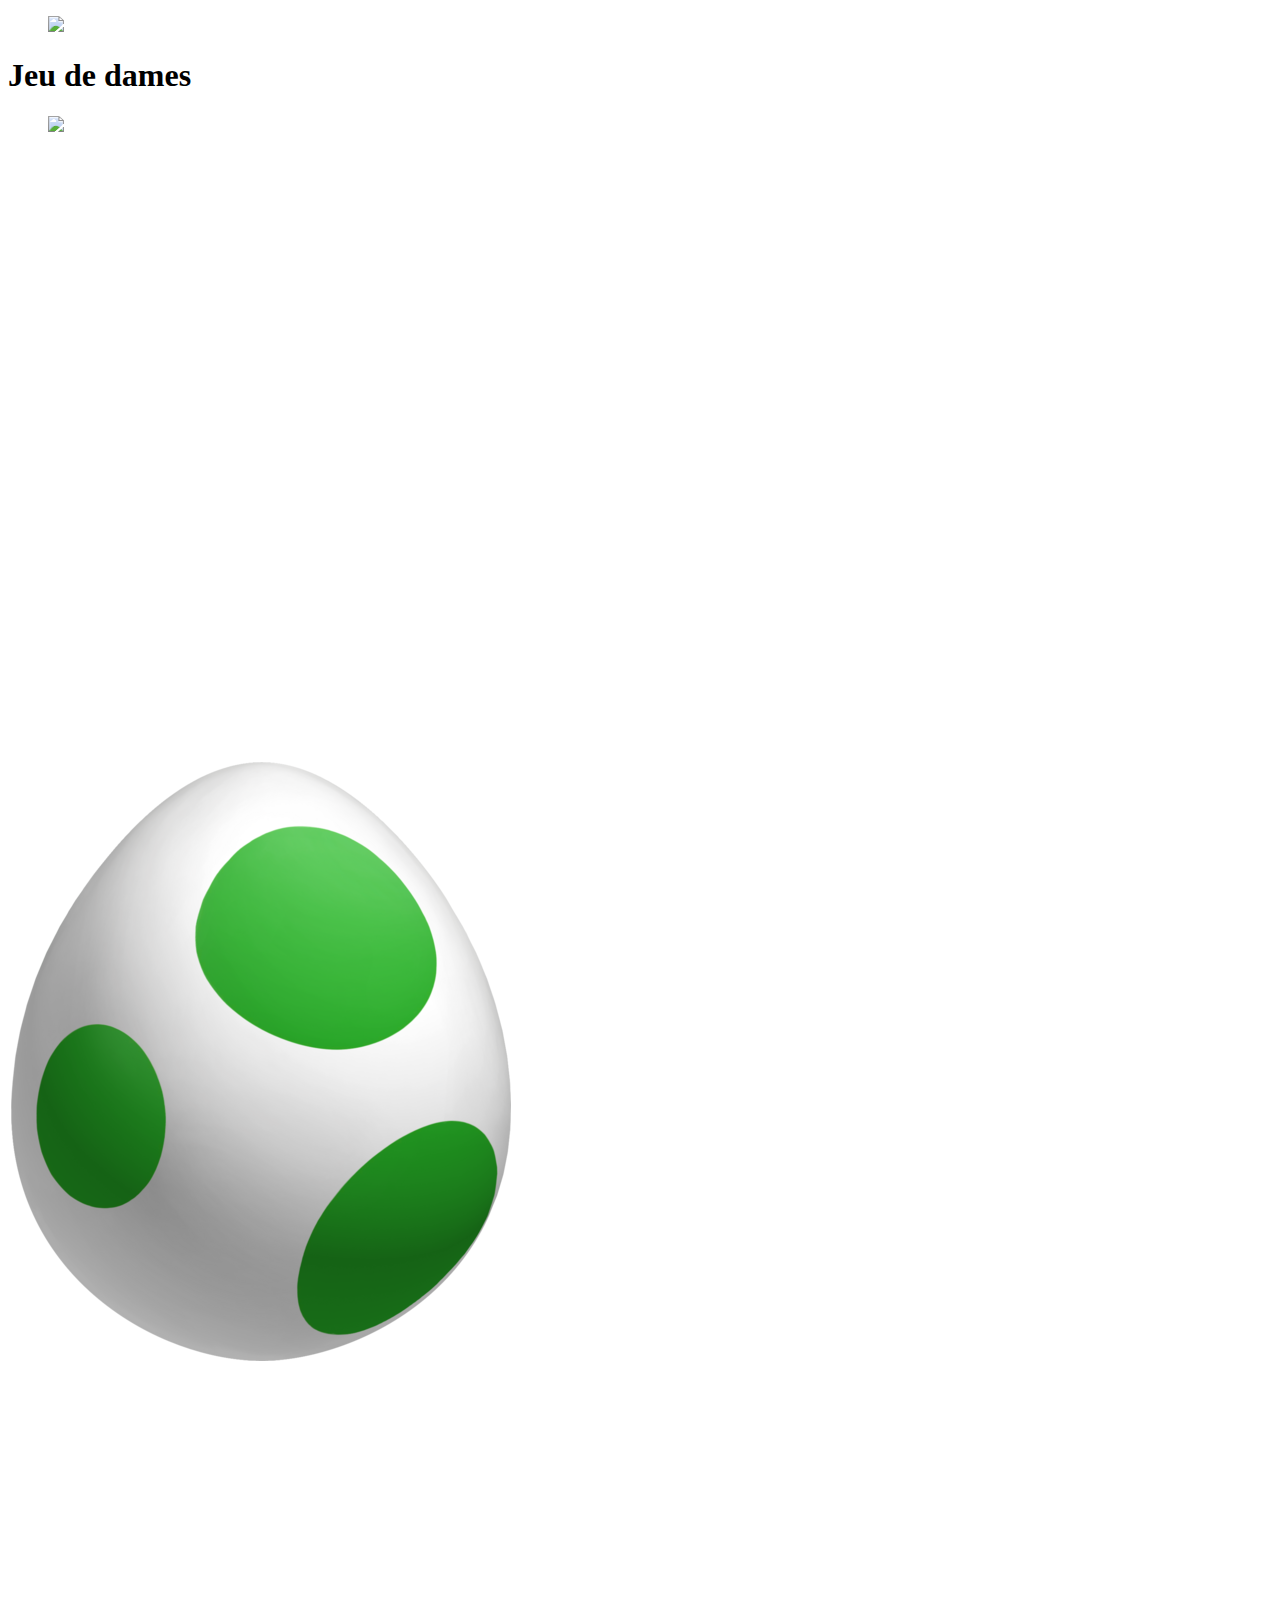
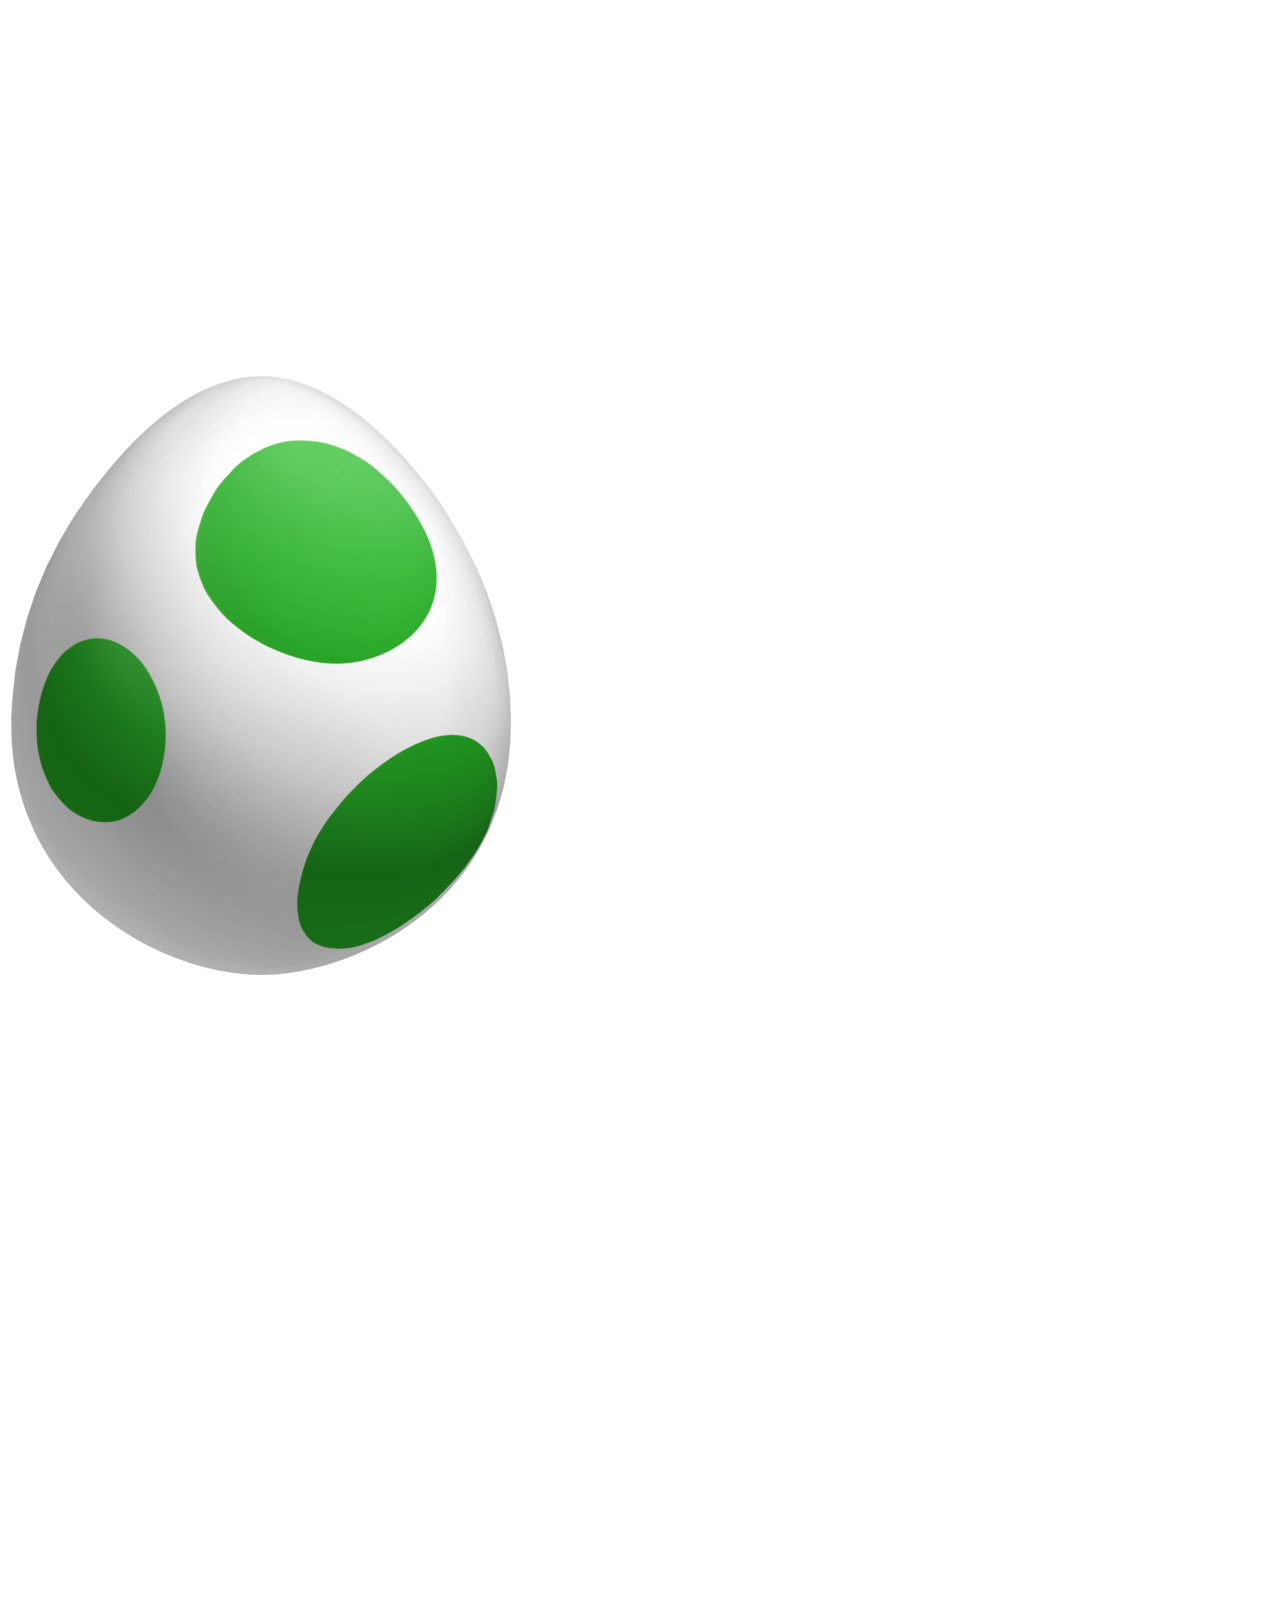
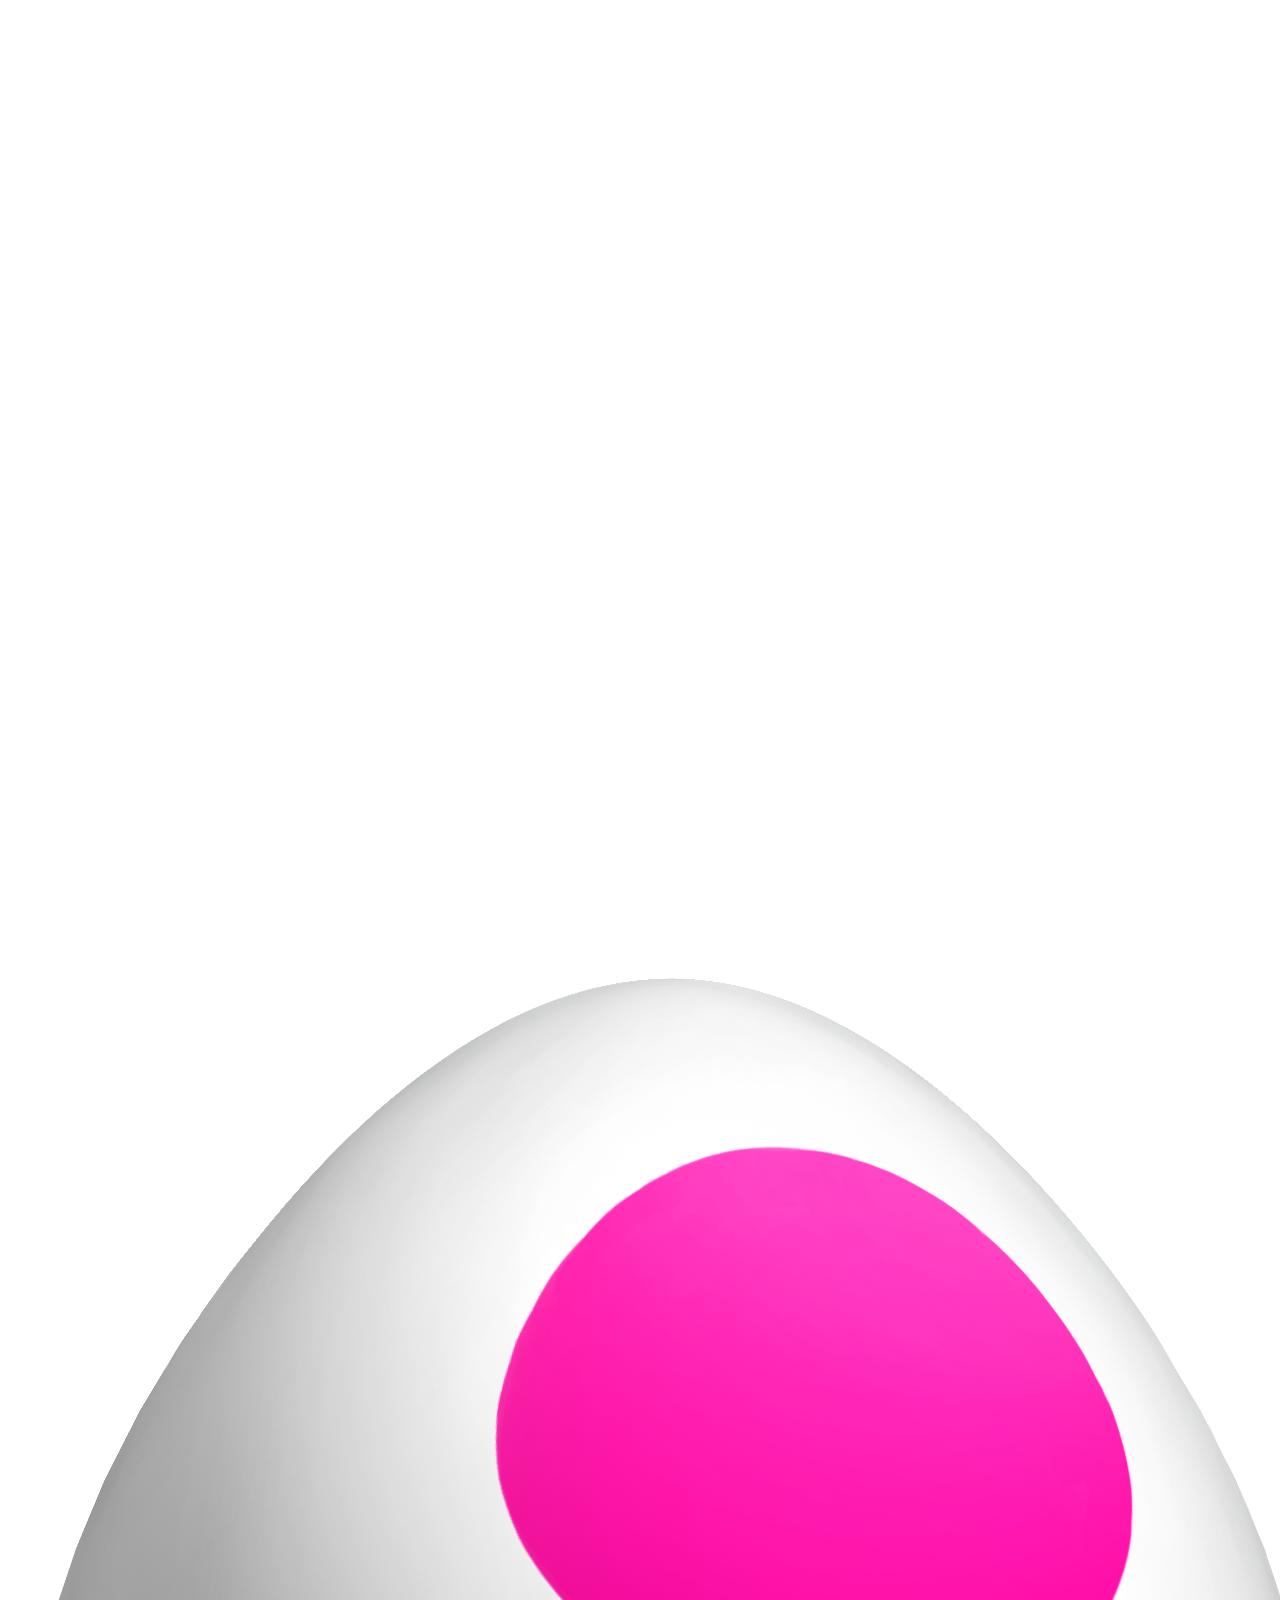
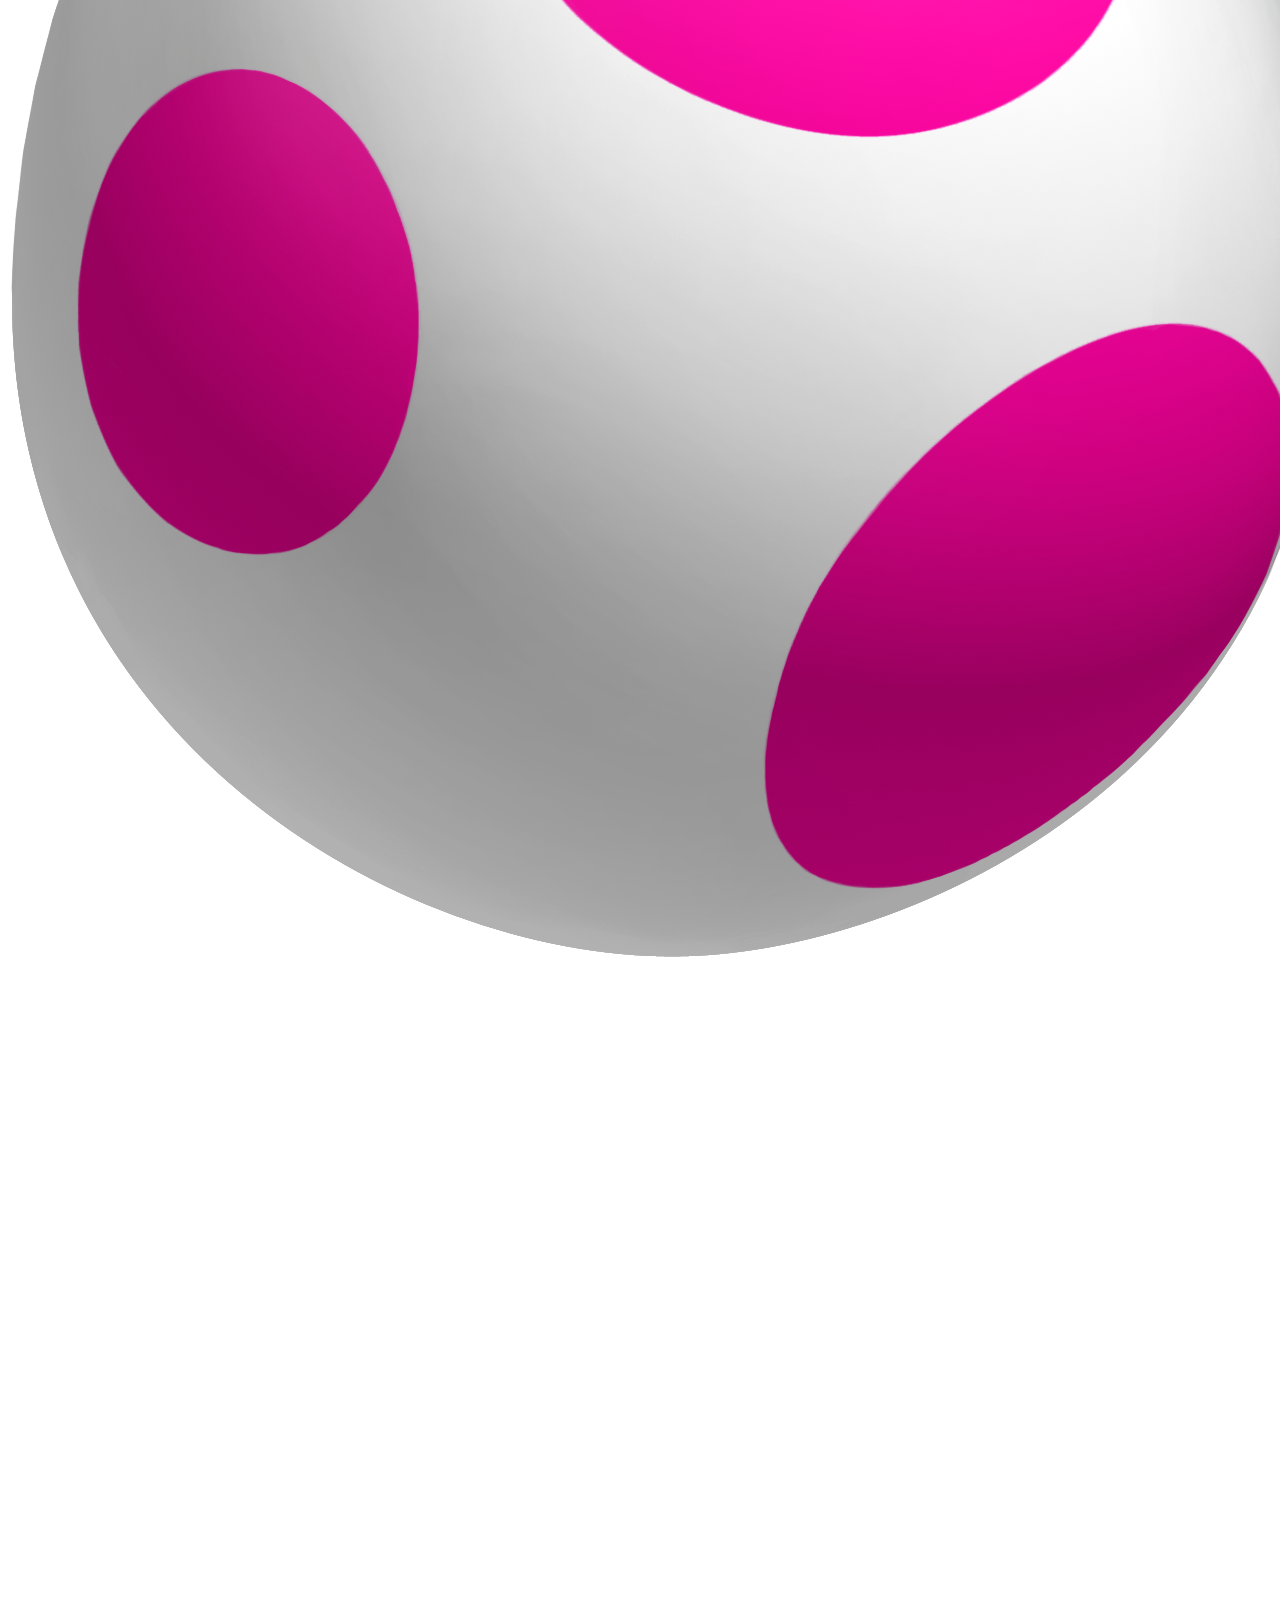
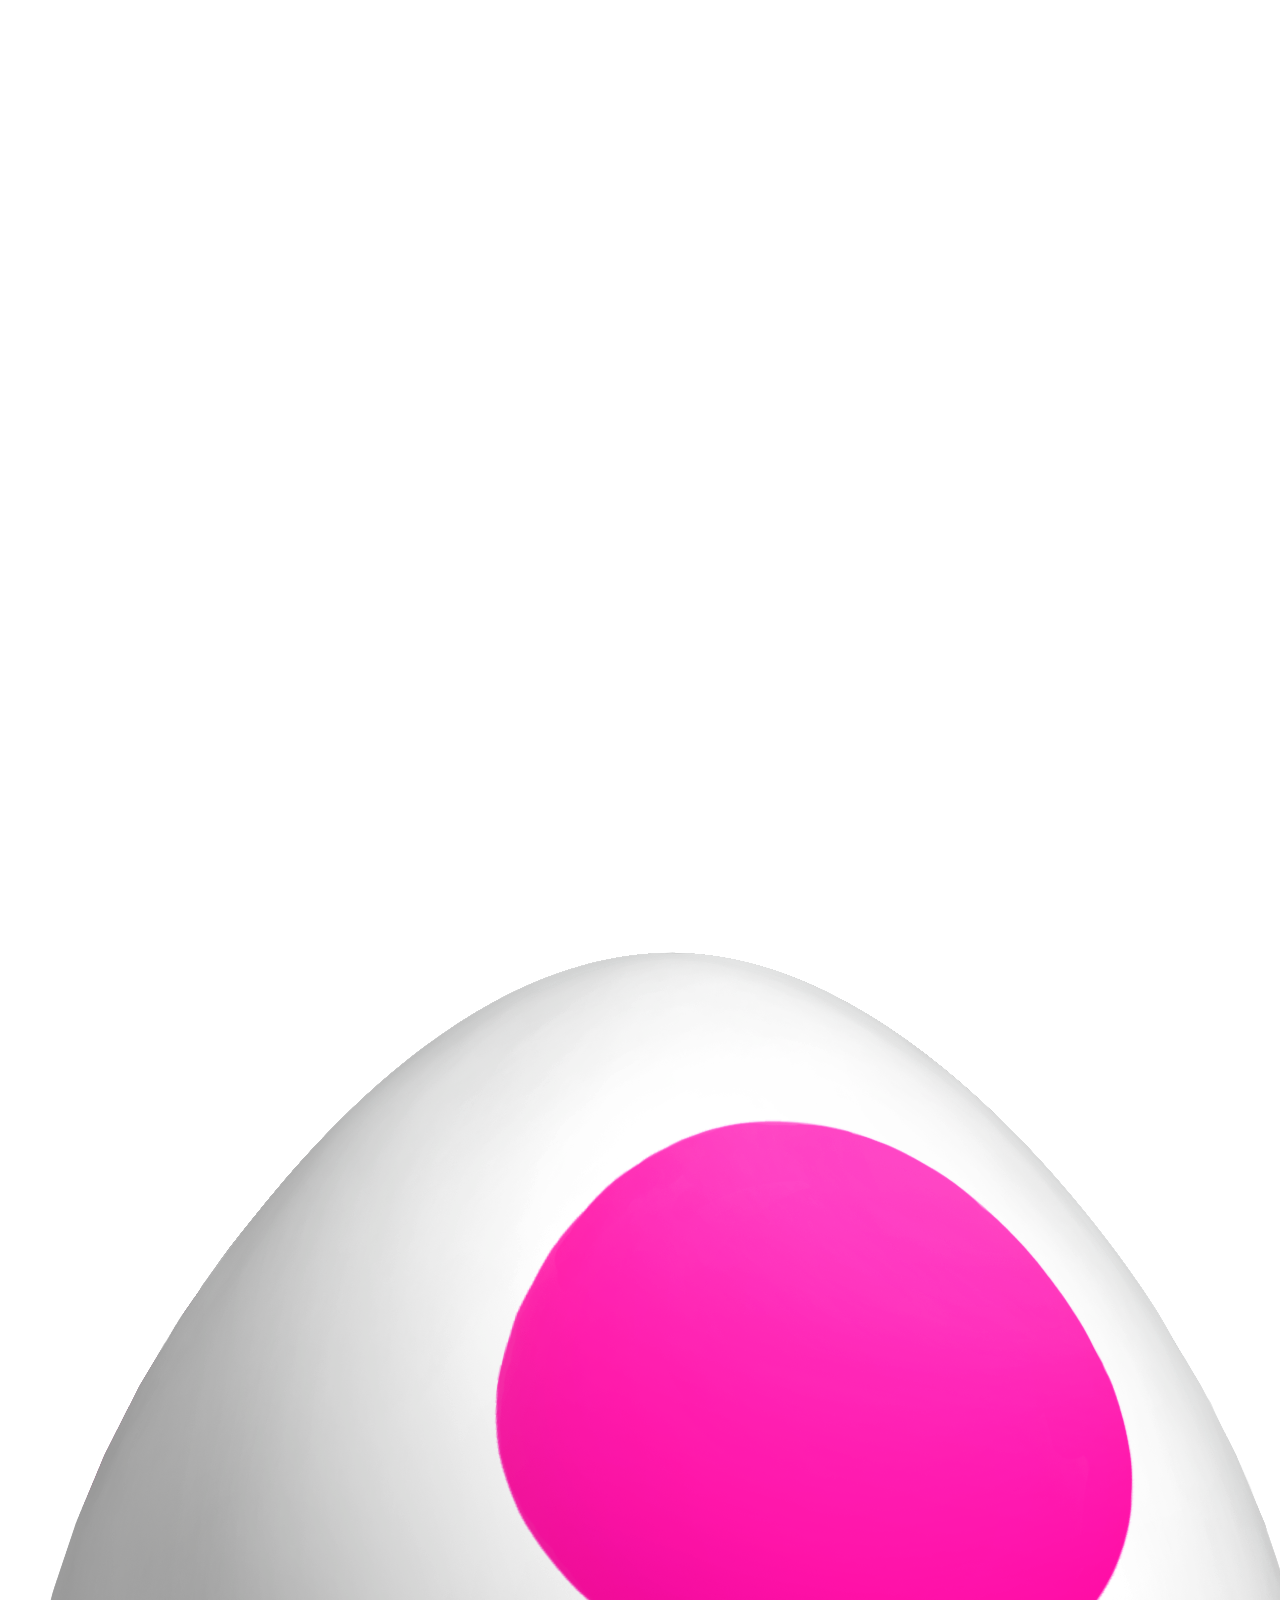
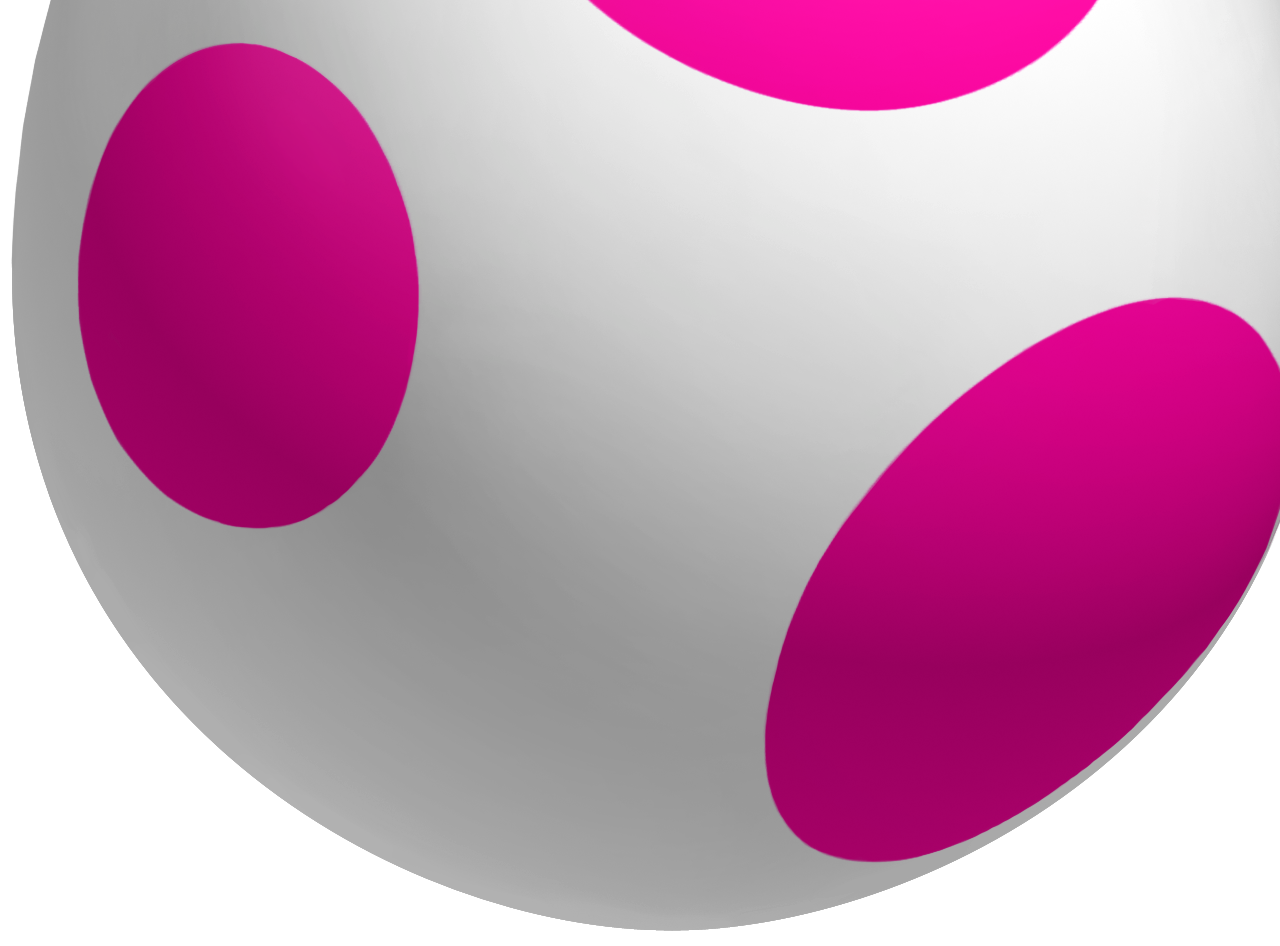
==== index.html @ 91c7160c "Survol case tableau" ====
<!DOCTYPE html>

<html>
	<head>
		<meta charset="UTF-8">
		<title>Jeu de dame</title>
		<link href="images/oeufBleu.png" rel="shortcut icon">
		<link rel="stylesheet/less" type="text/css" href="css/style.less">
	   <script src="less.min.js" type="text/javascript"></script>
	</head>

<body>
<header>
	<figure>
		<img class="logo" src="images/Yoshi1.png">
	</figure>
	<h1>Jeu de dames</h1>
</header>

<figure>
	<img class="logo" src="images/yoshi.gif">
</figure>

<script type="text/javascript" src="http://code.jquery.com/jquery-1.11.0.min.js"></script>
<script type="text/javascript" src="js/jquery.js"></script>
</body>

</html>
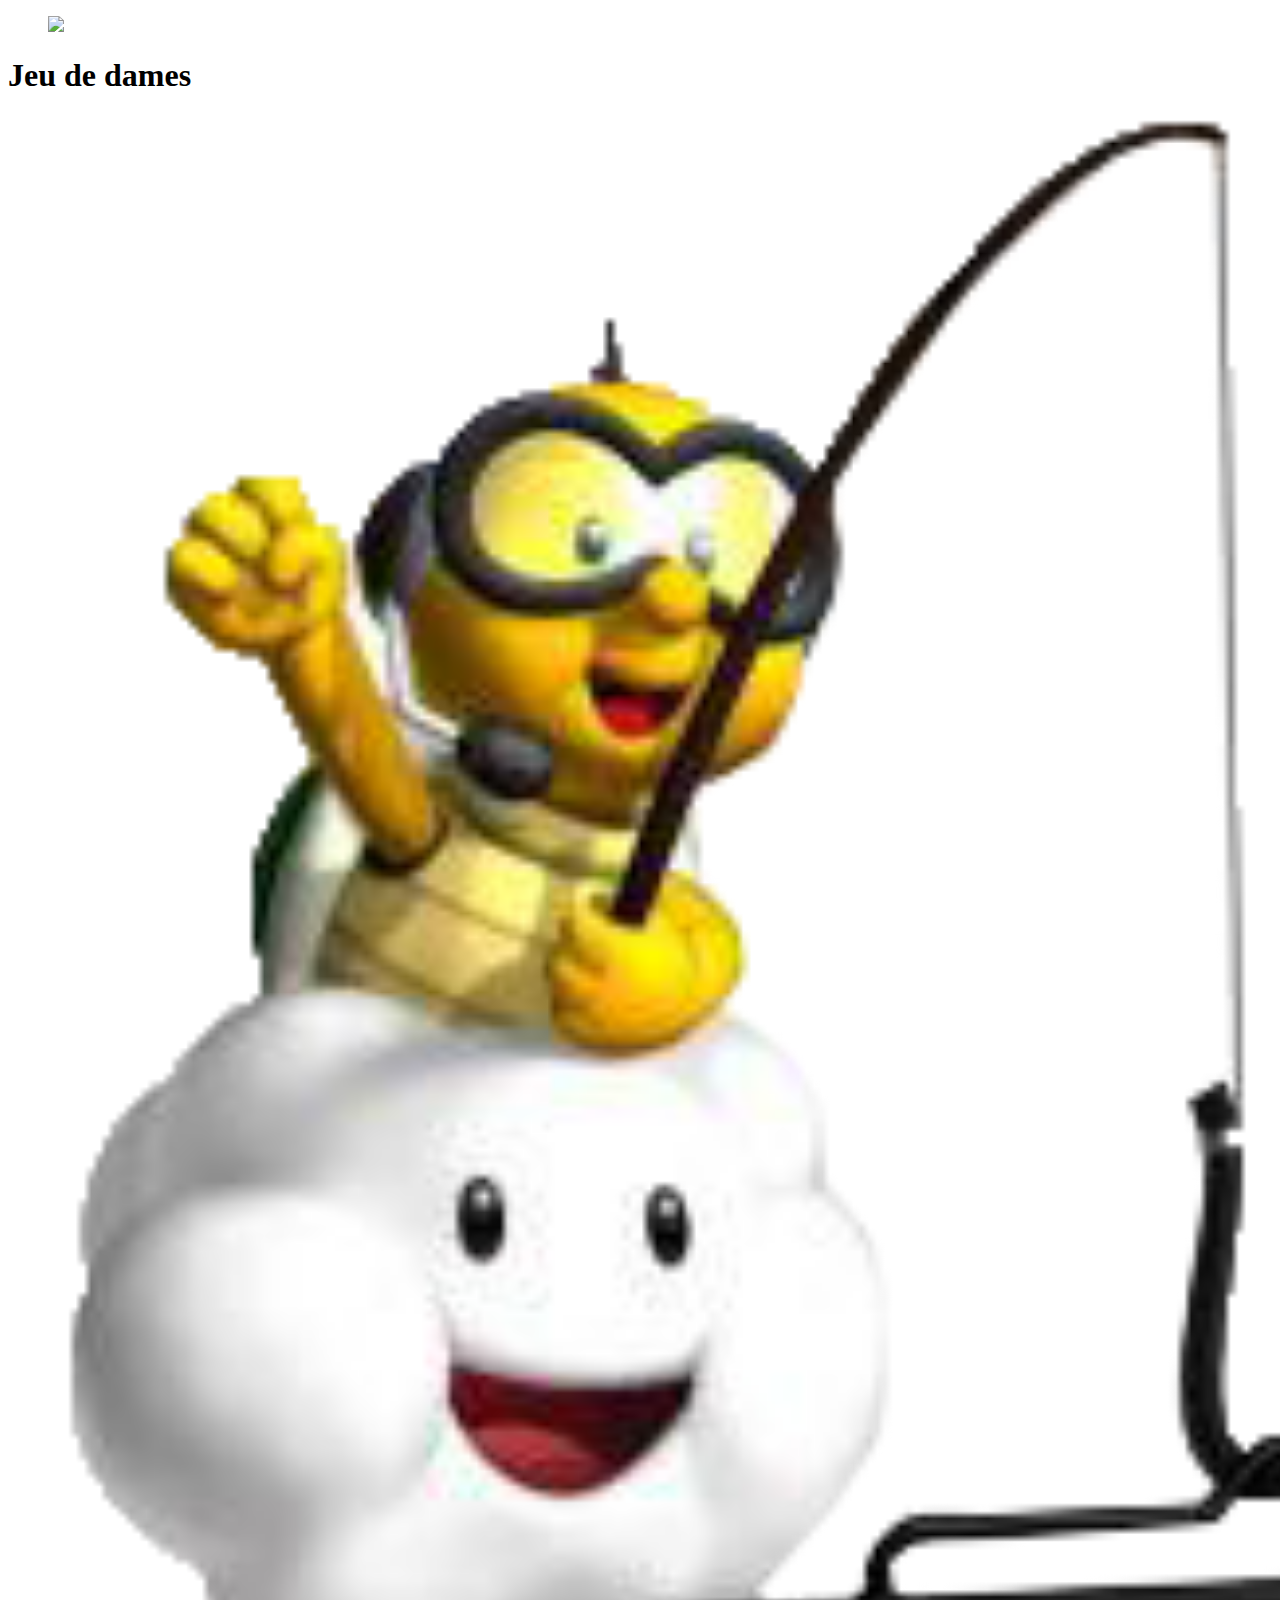
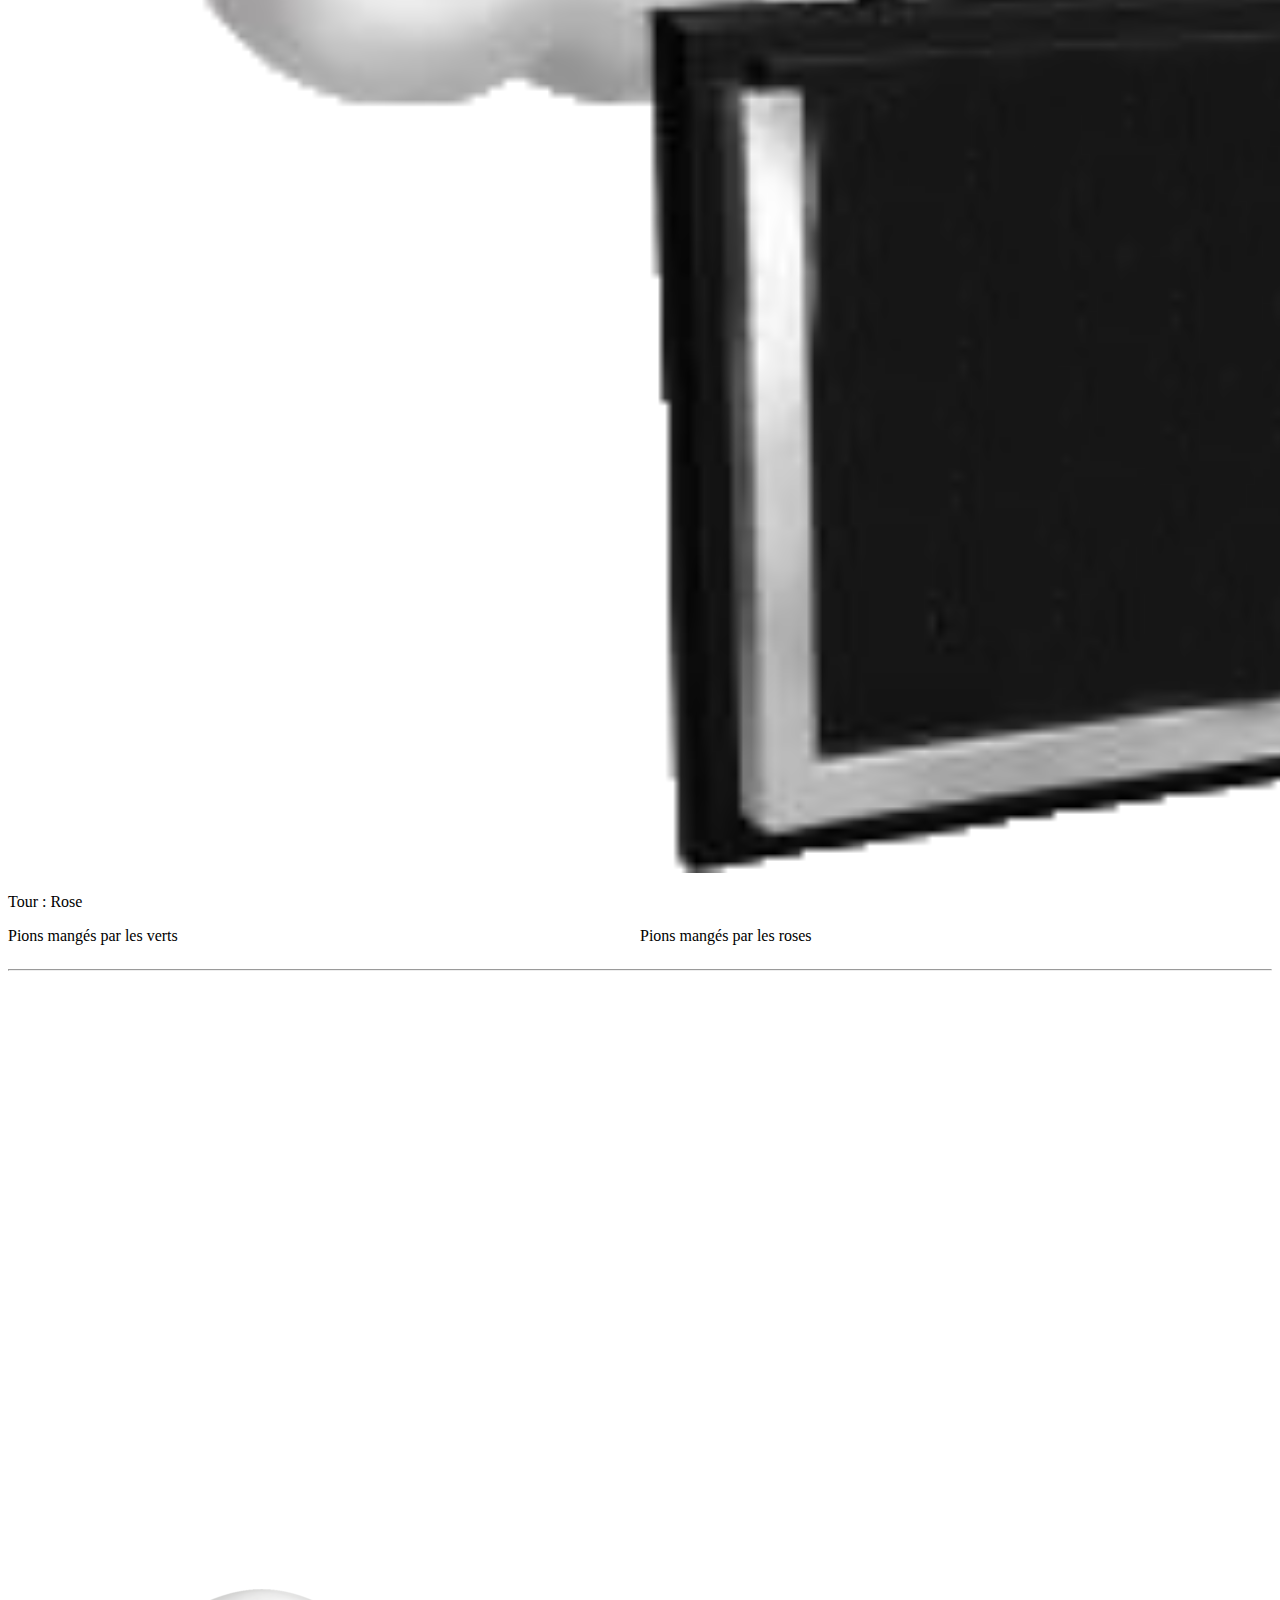
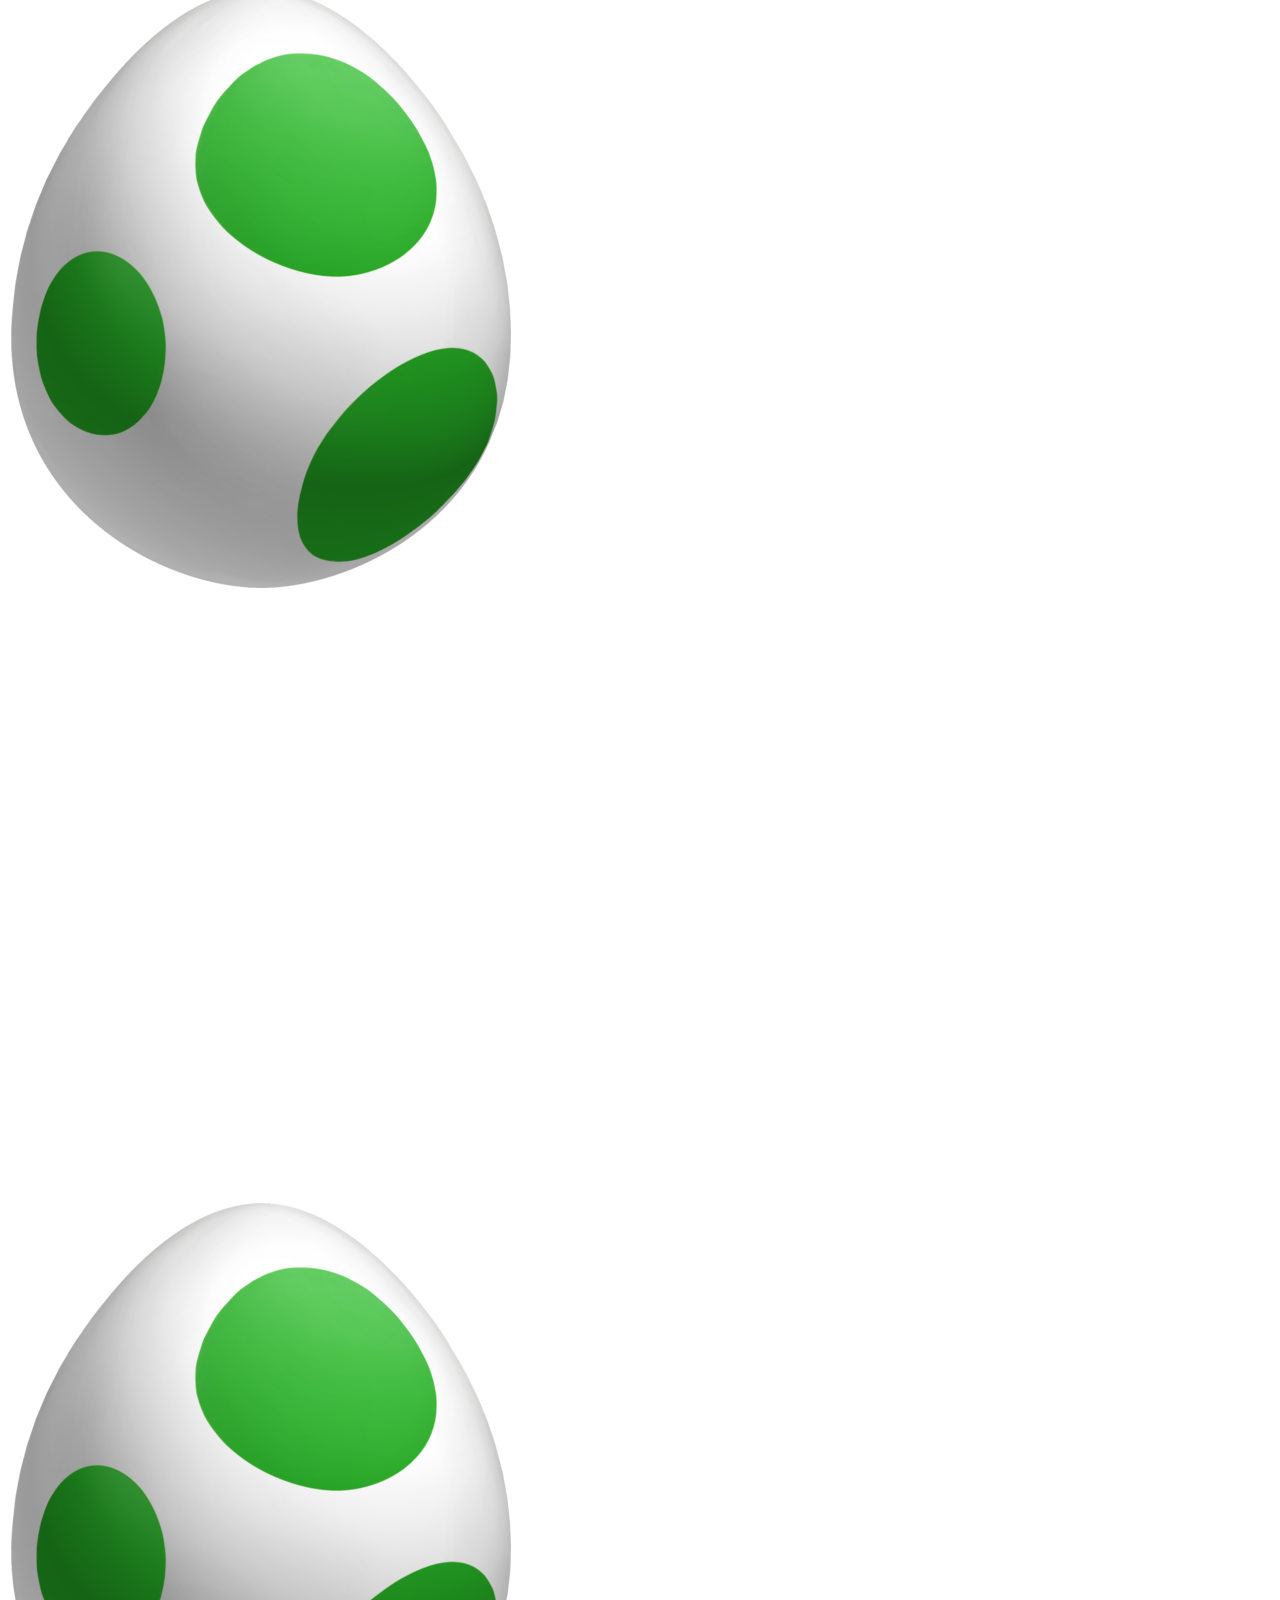
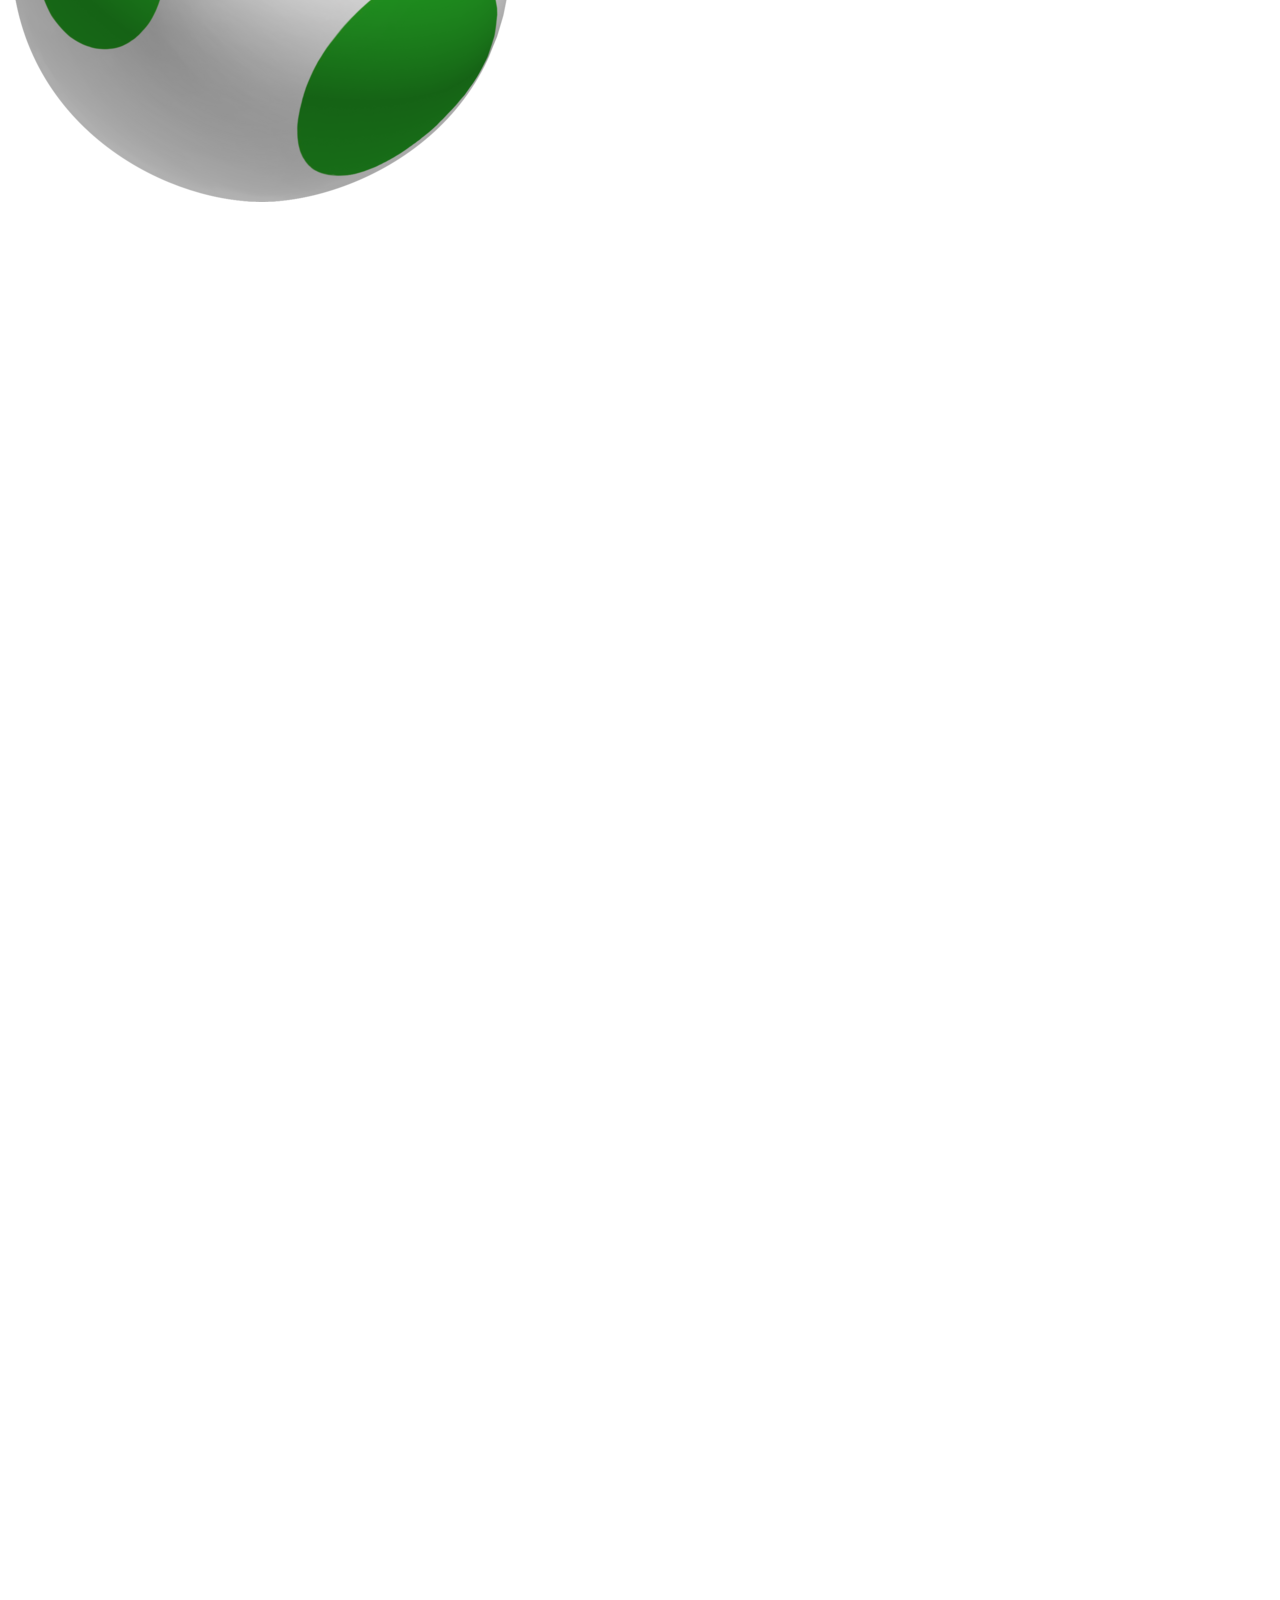
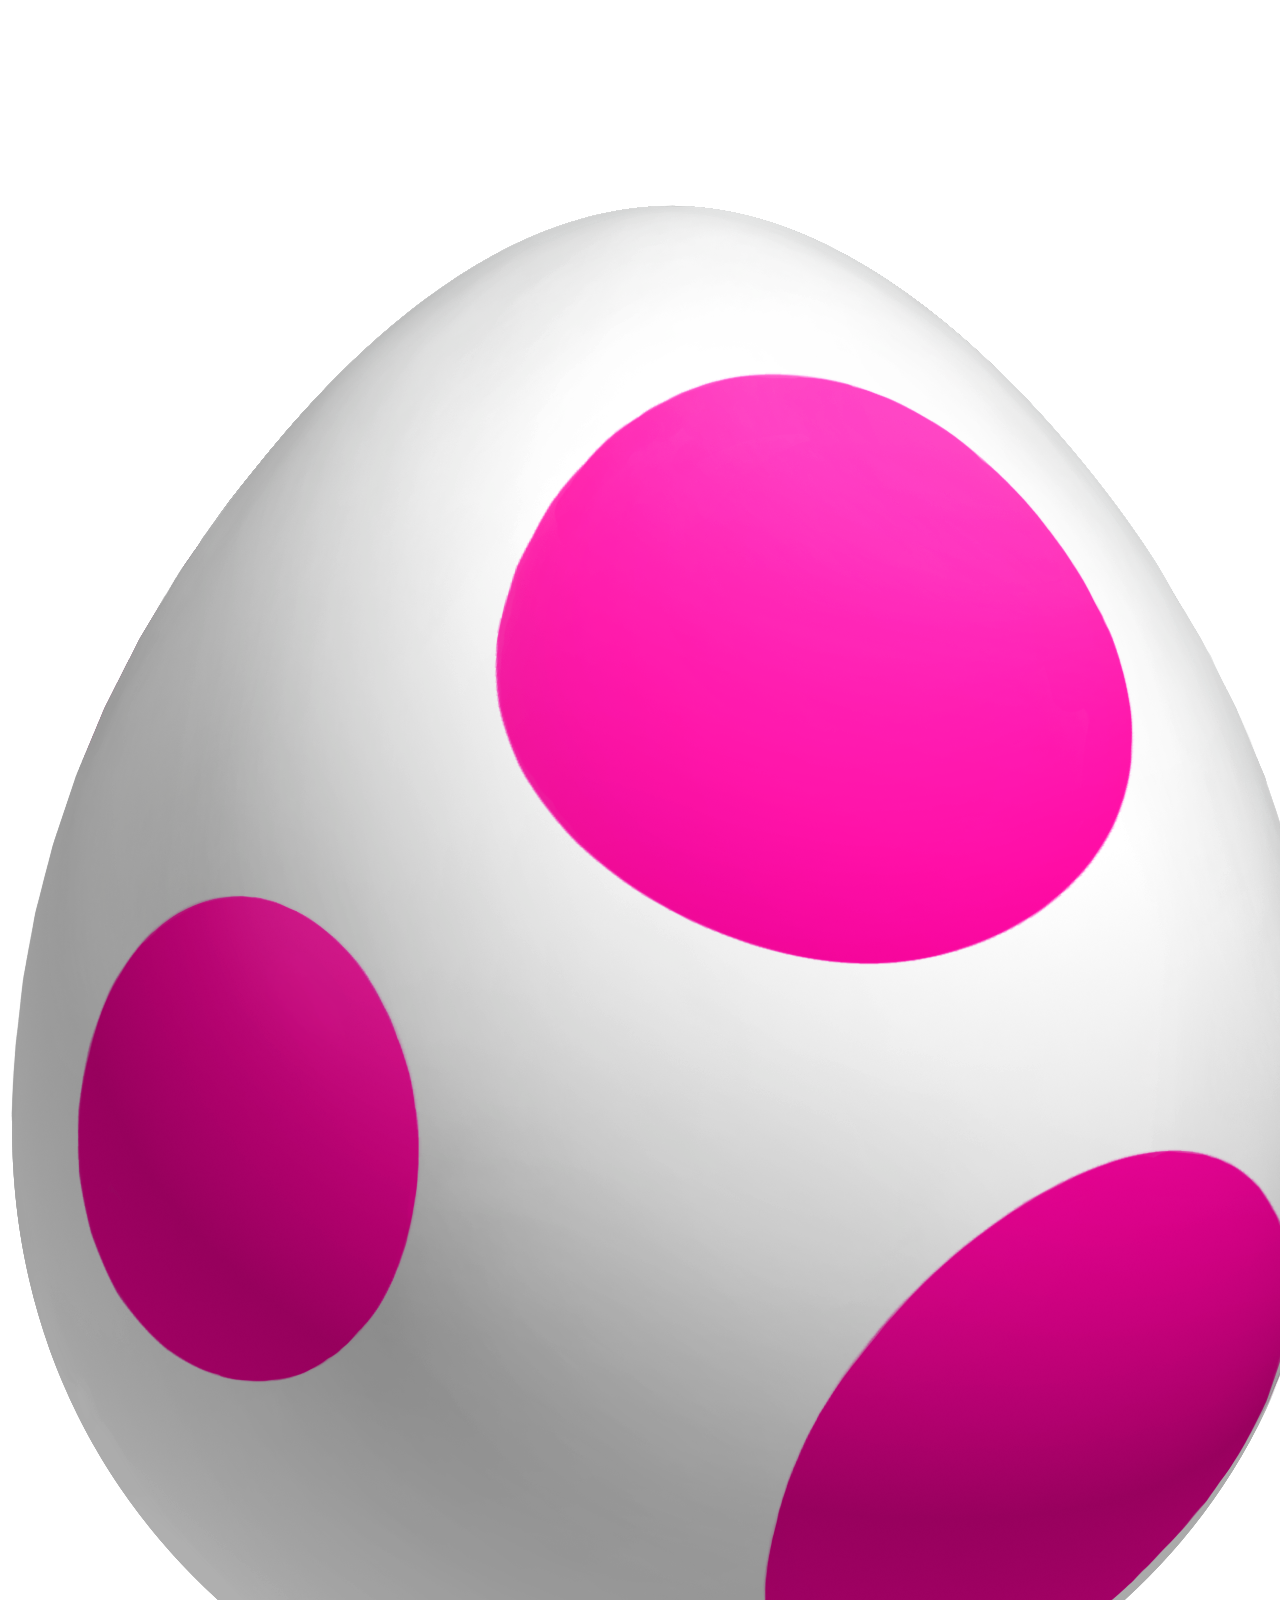
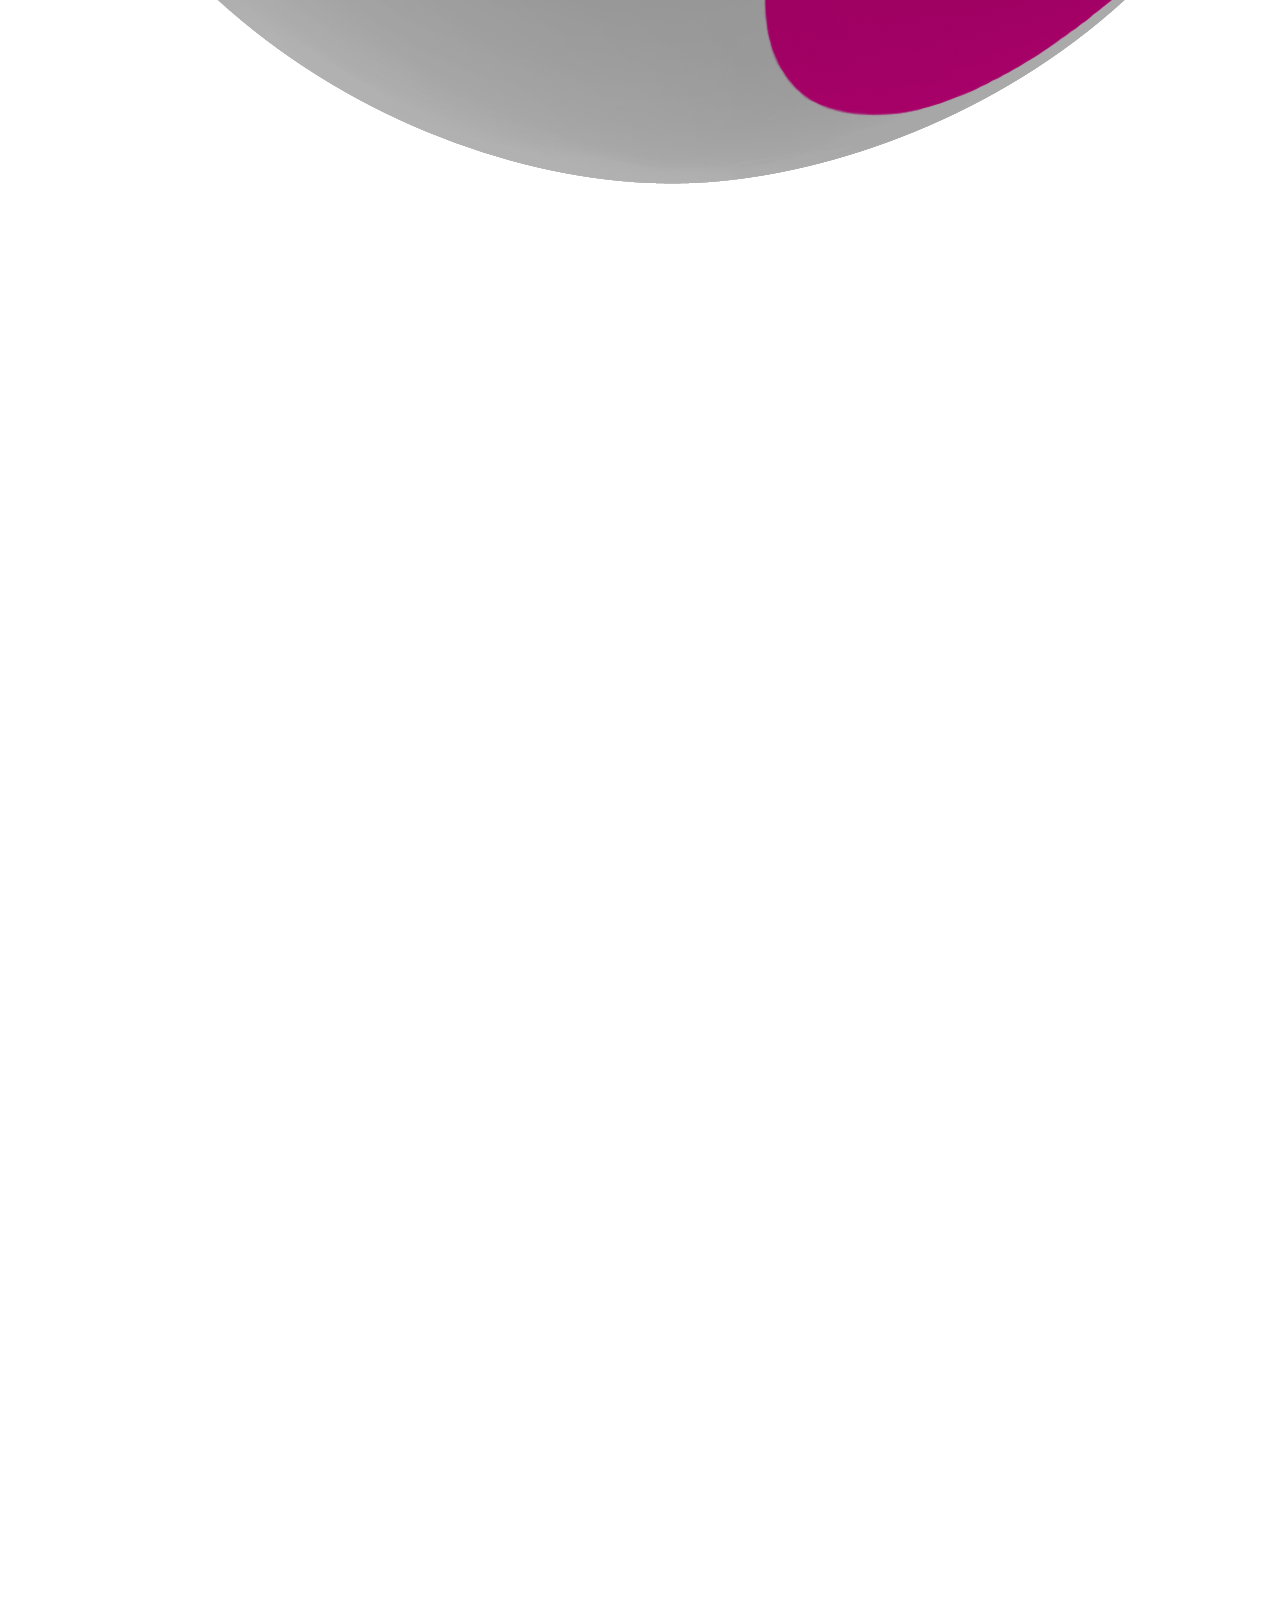
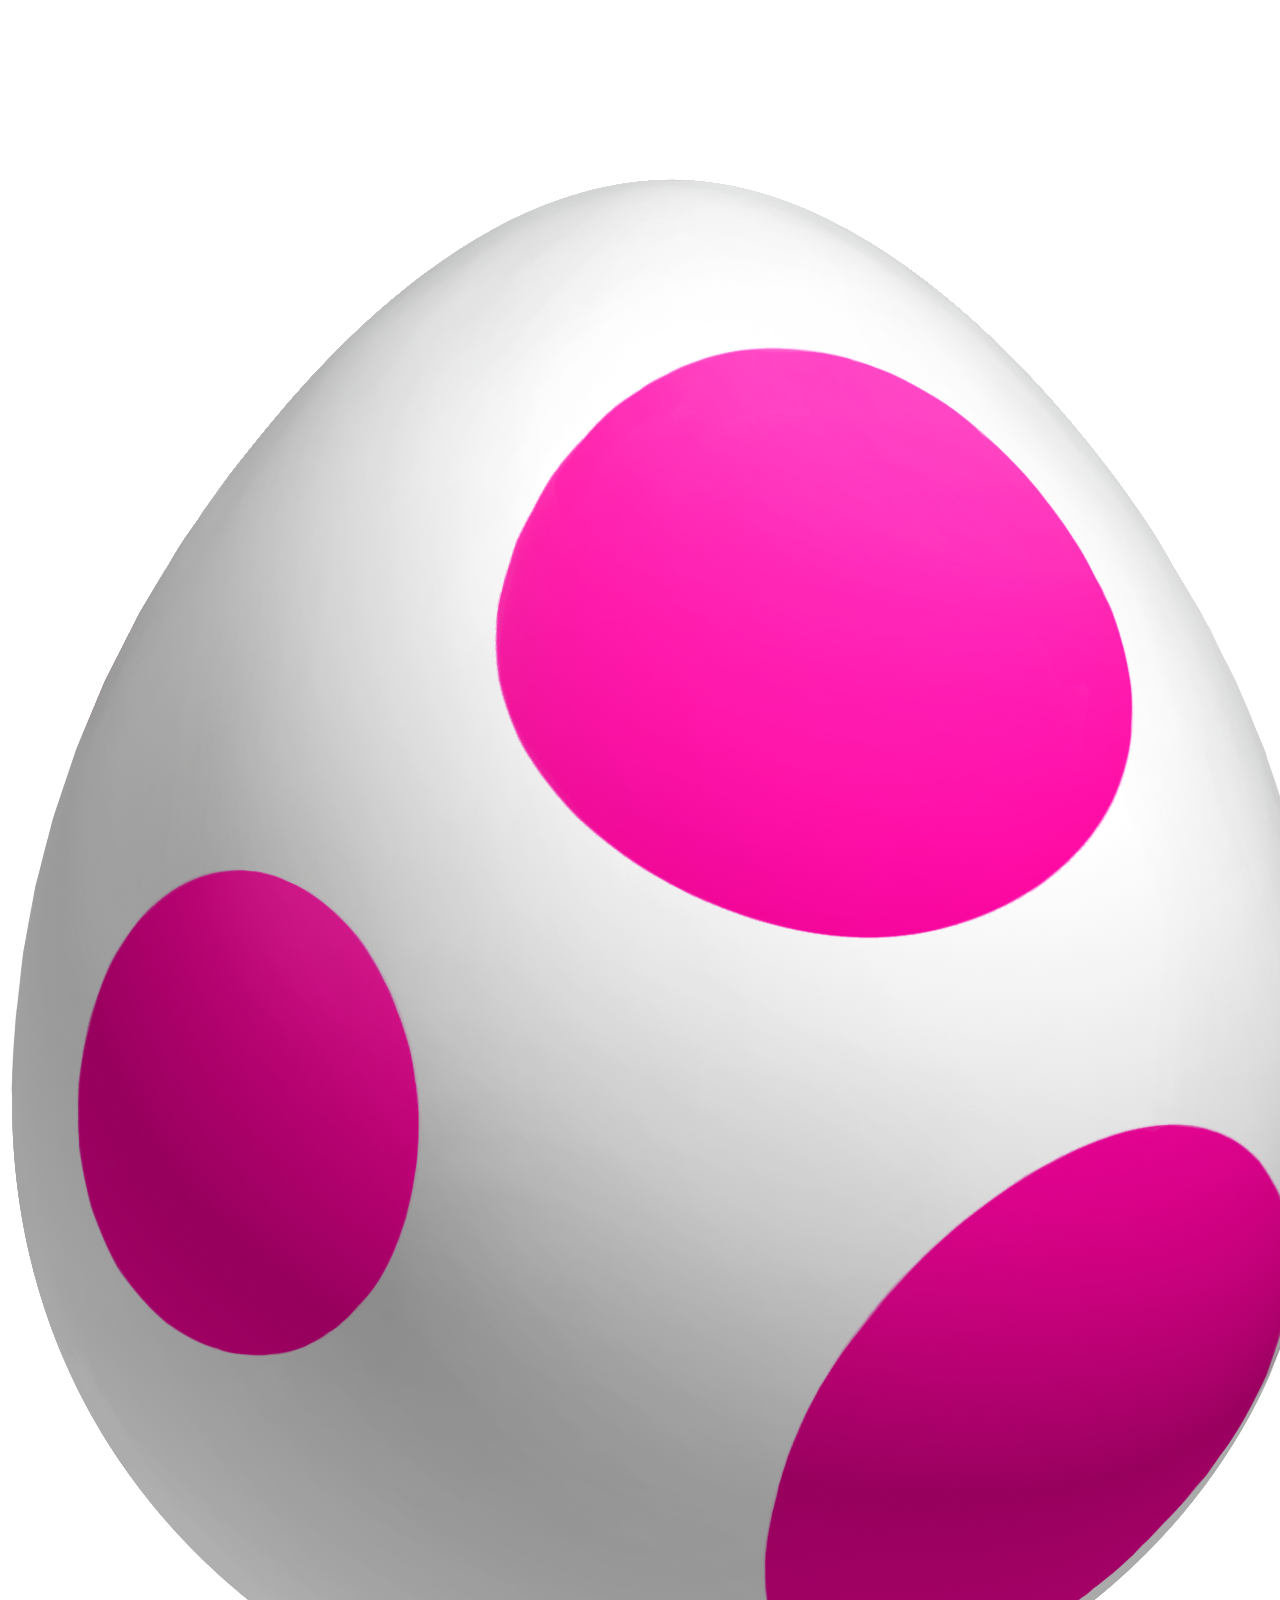
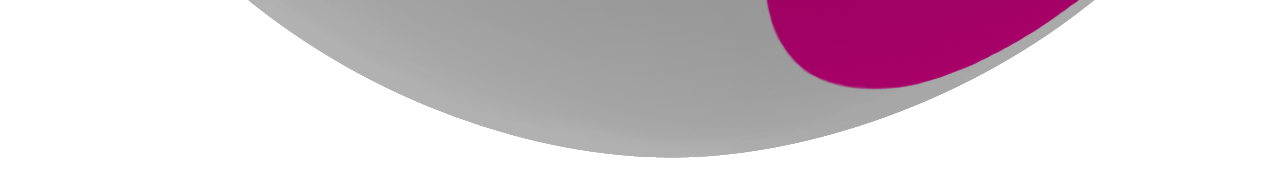
==== commit 9b2a1881: "Tour joueur" ====
--- a/index.html
+++ b/index.html
@@ -5,8 +5,12 @@
 		<meta charset="UTF-8">
 		<title>Jeu de dame</title>
 		<link href="images/oeufBleu.png" rel="shortcut icon">
+		<script type="text/javascript" src="http://code.jquery.com/jquery-1.11.0.min.js"></script>
+		<script type="text/javascript" src="js/jquery.js"></script>
 		<link rel="stylesheet/less" type="text/css" href="css/style.less">
-	   <script src="less.min.js" type="text/javascript"></script>
+	  <script src="less.min.js" type="text/javascript"></script>
+		<link rel="stylesheet" href="jquery-ui-1.12.1/jquery-ui.min.css">
+	  <script src="jquery-ui-1.12.1/jquery-ui.min.js"></script>
 	</head>
 
 <body>
@@ -18,11 +22,23 @@
 </header>
 
 <figure>
-	<img class="logo" src="images/yoshi.gif">
+	<img src="images/lakitu.png" style="width: 150%;">
 </figure>
 
-<script type="text/javascript" src="http://code.jquery.com/jquery-1.11.0.min.js"></script>
-<script type="text/javascript" src="js/jquery.js"></script>
+<div id="tour"></div>
+
+<div id="scores" style="display: flex;">
+	<div id="score-verts" style="flex: 1" >
+		<p>Pions mangés par les verts</p>
+	</div>
+
+	<div id="score-roses" style="flex: 1" >
+		<p>Pions mangés par les roses</p>
+	</div>
+</div>
+<hr>
+
+
 </body>
 
 </html>
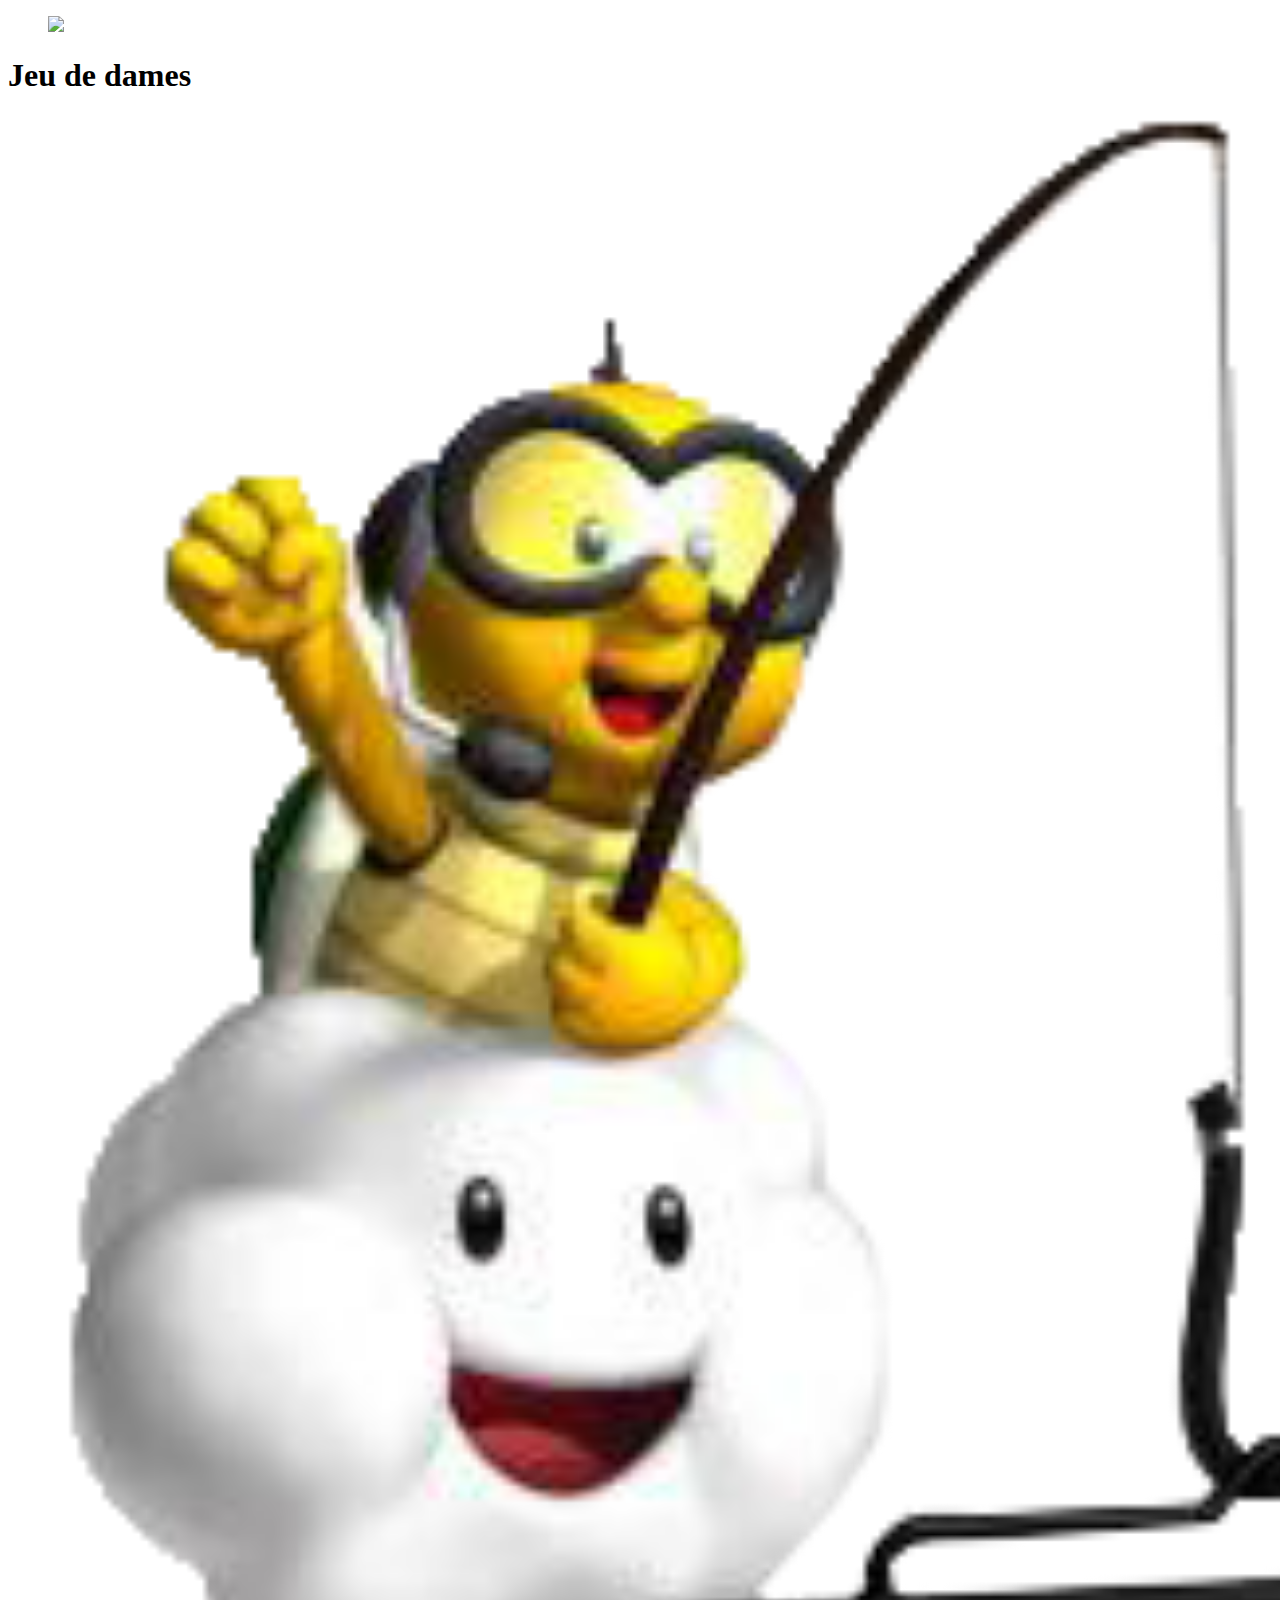
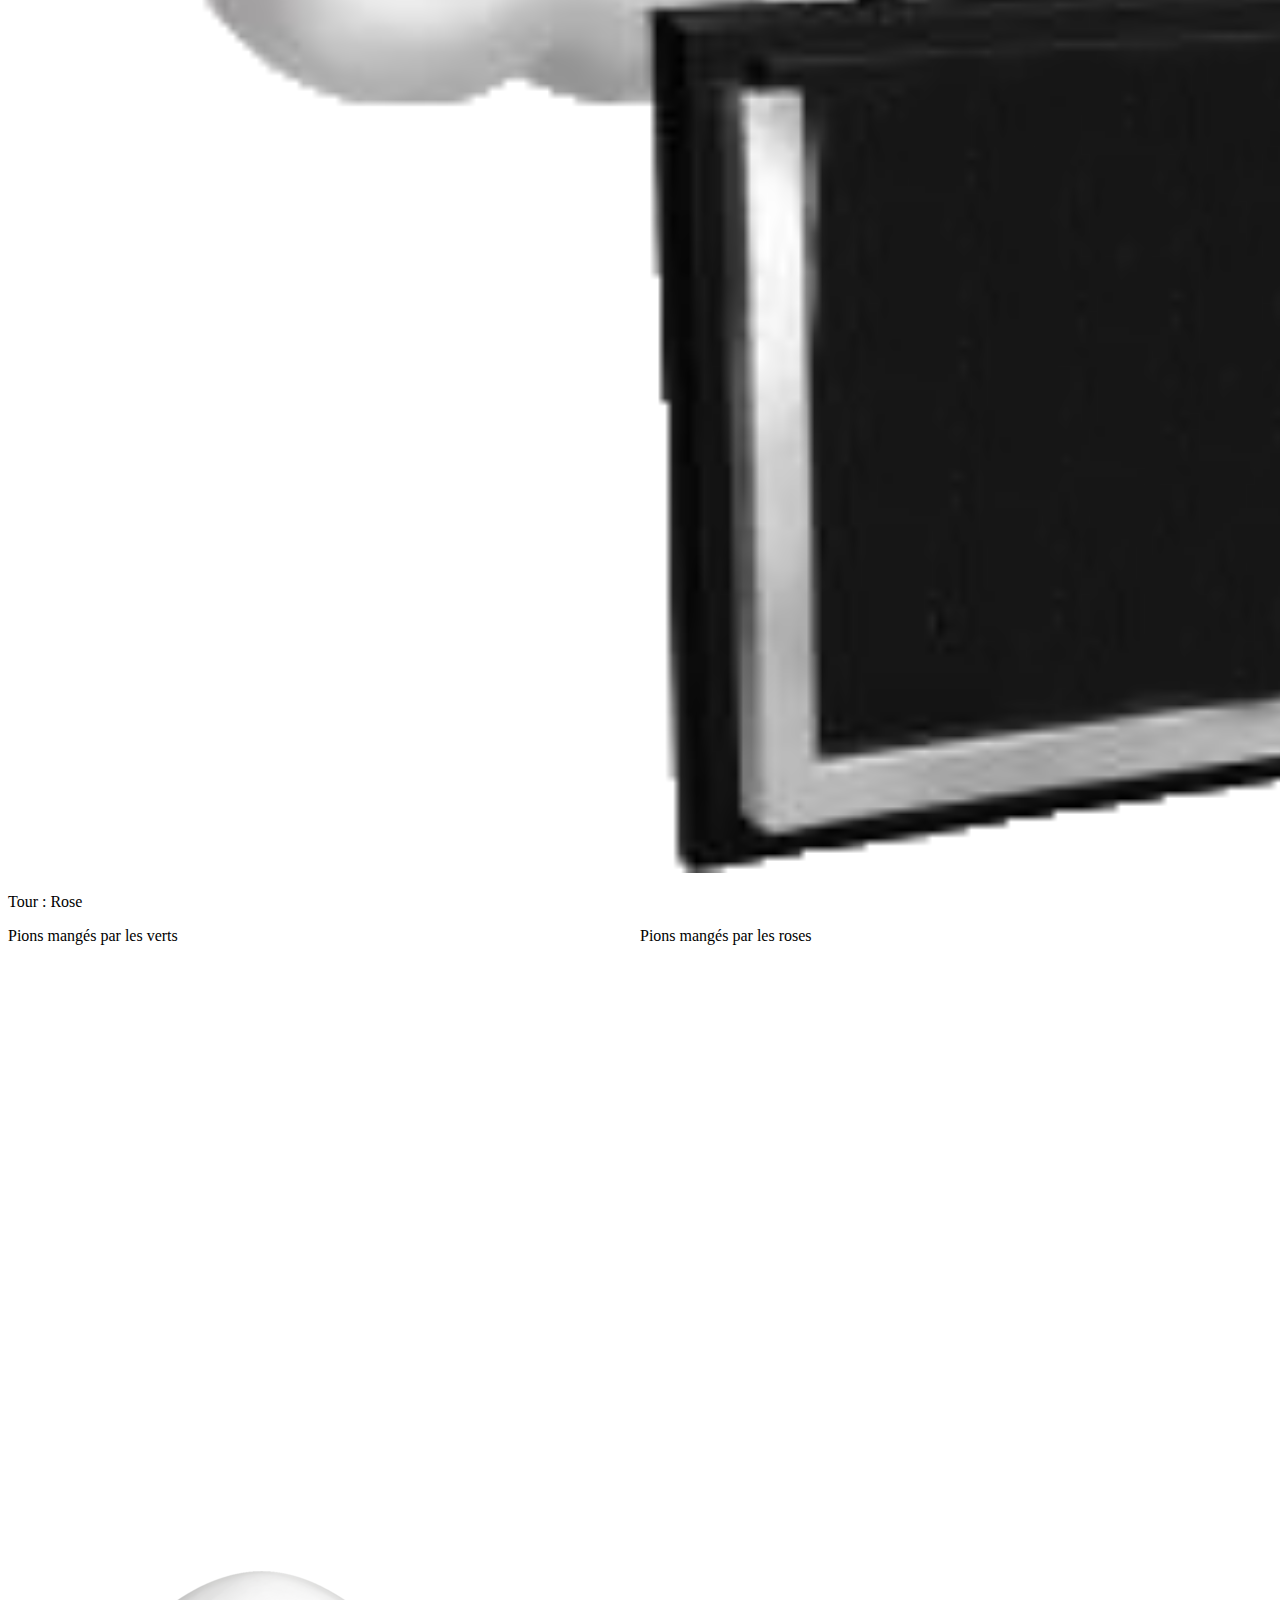
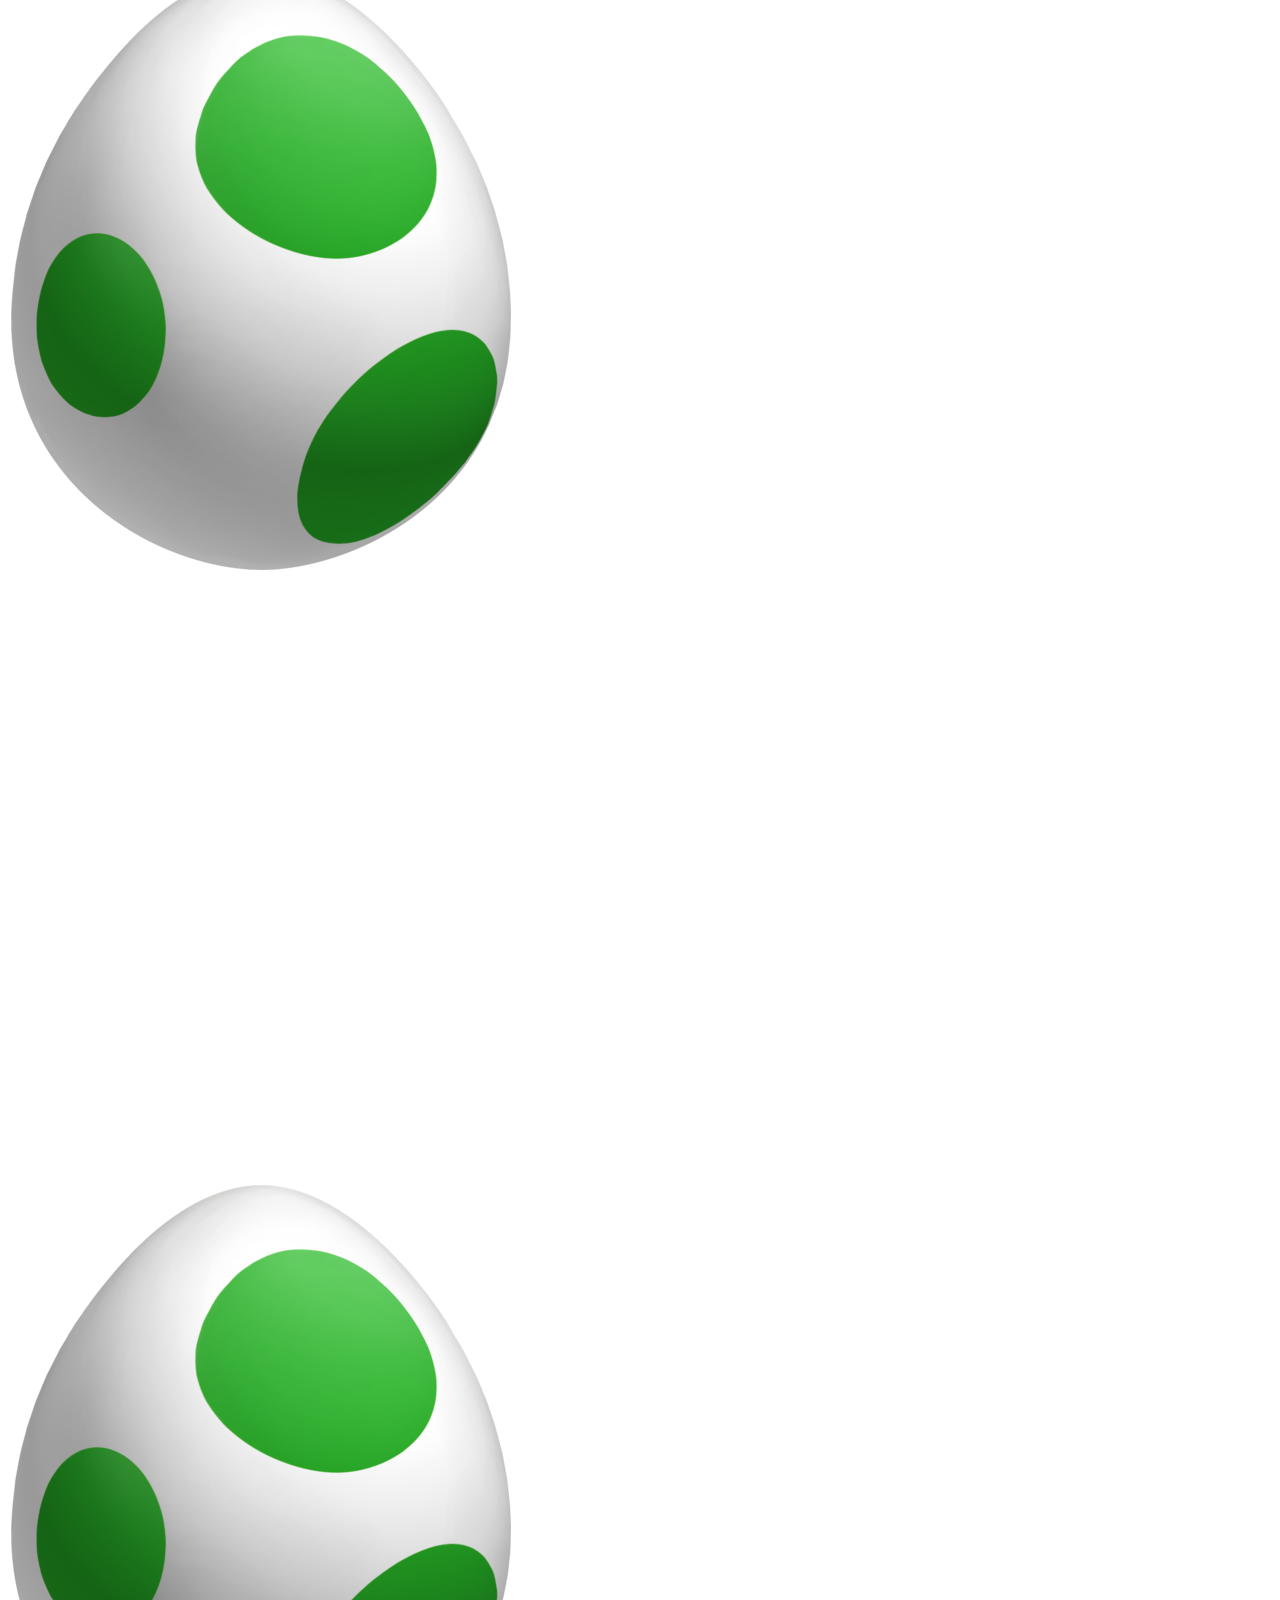
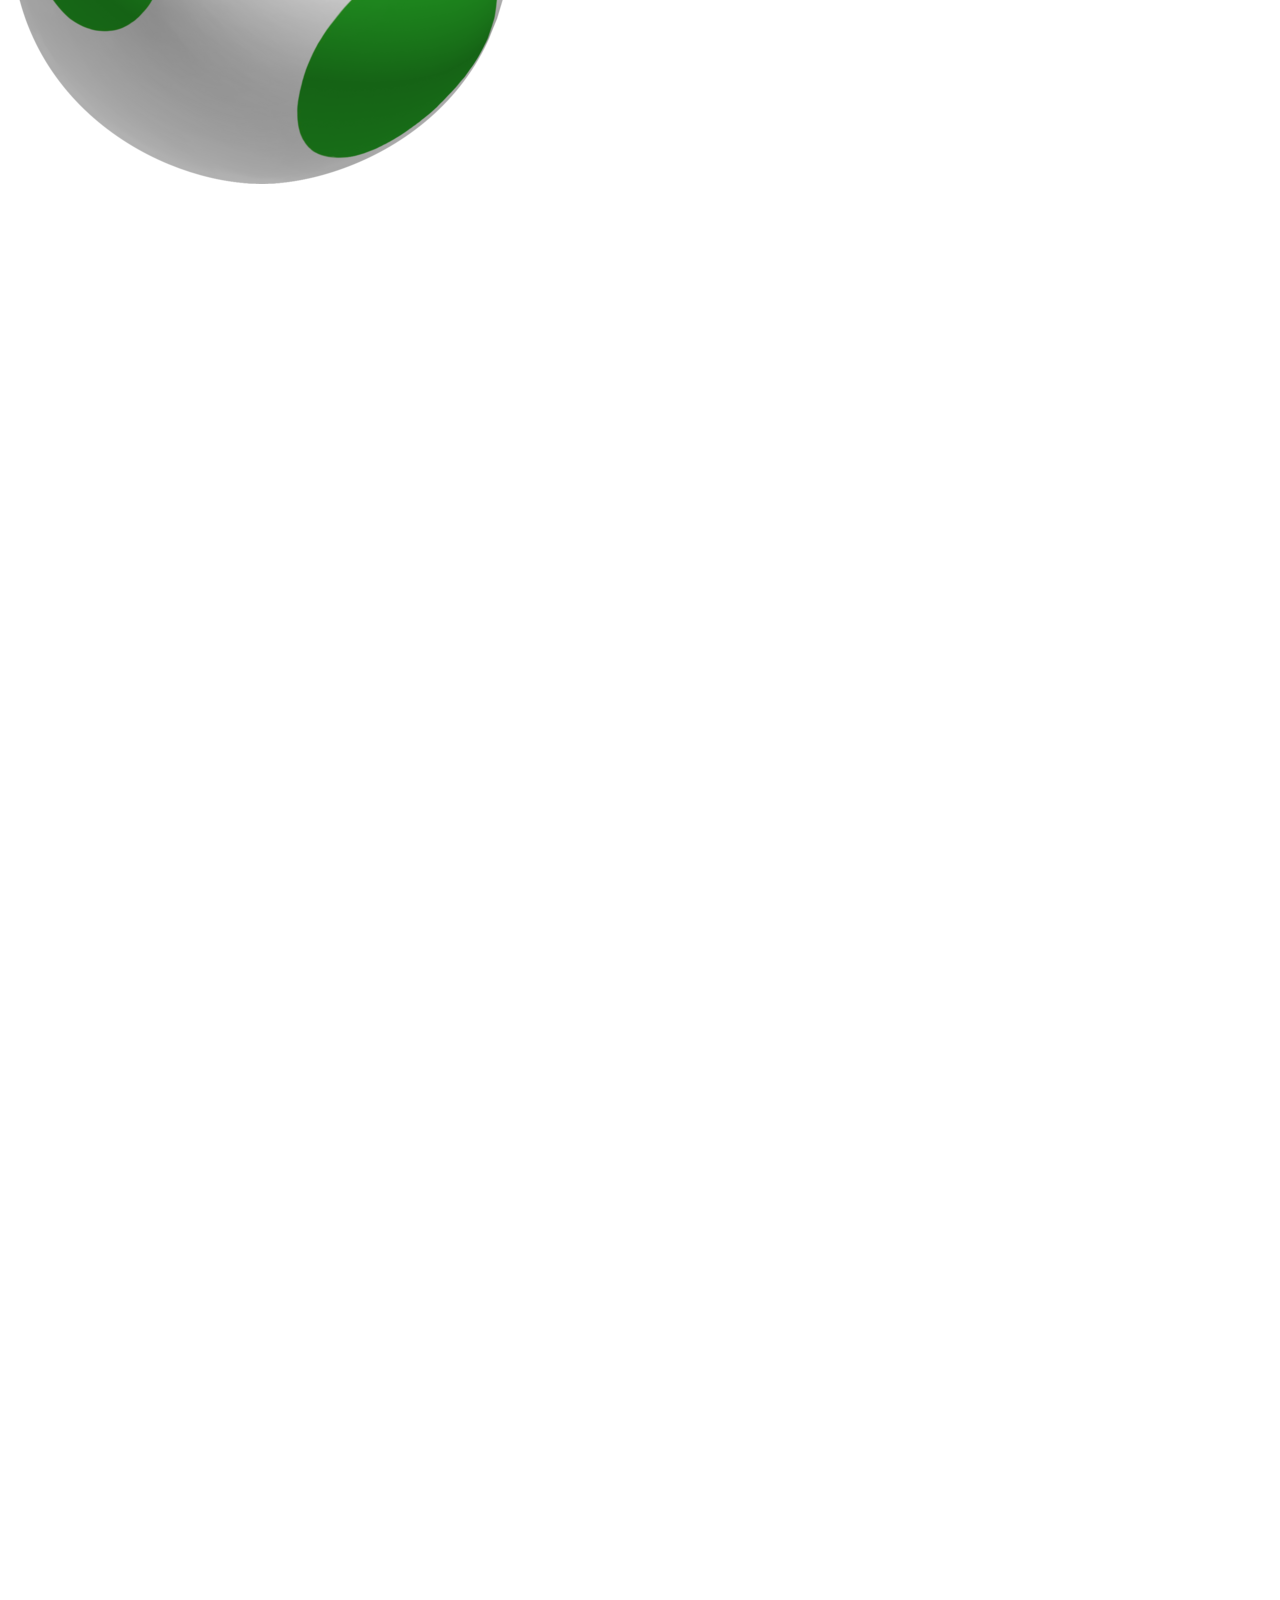
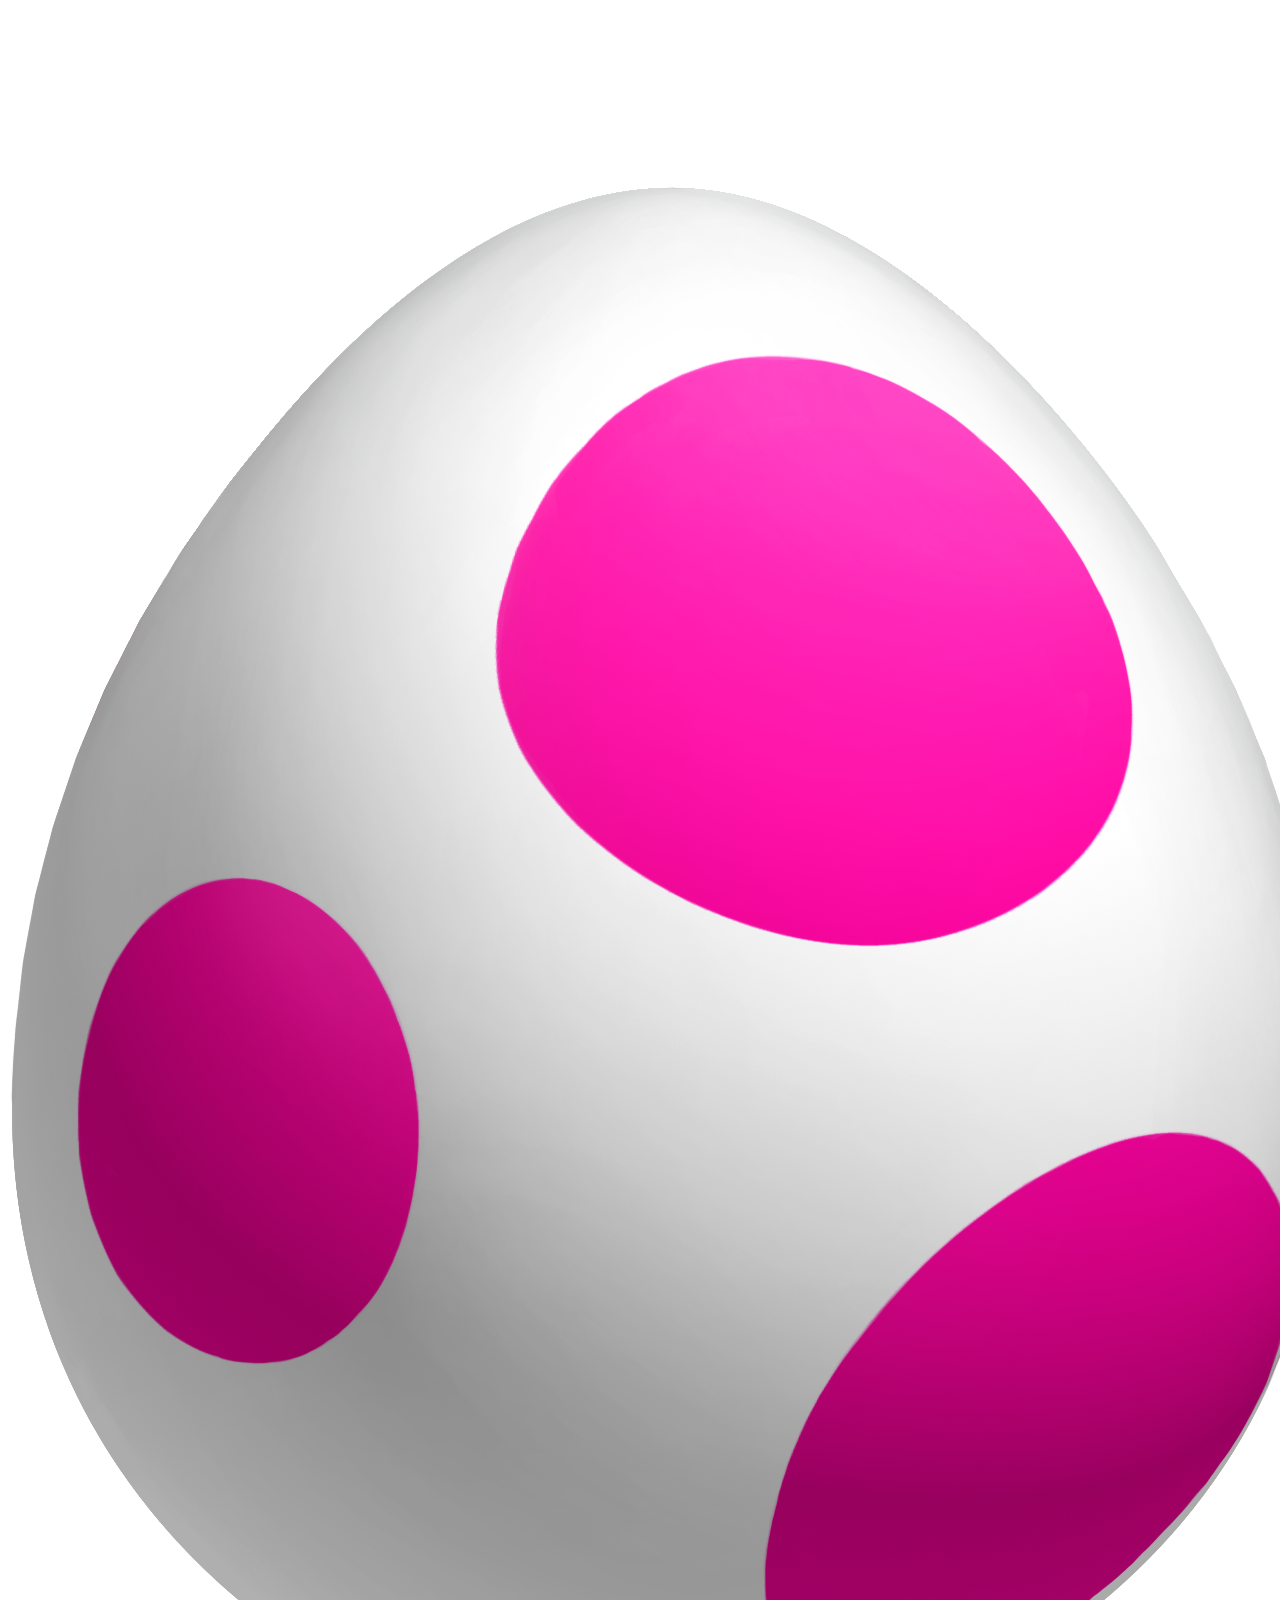
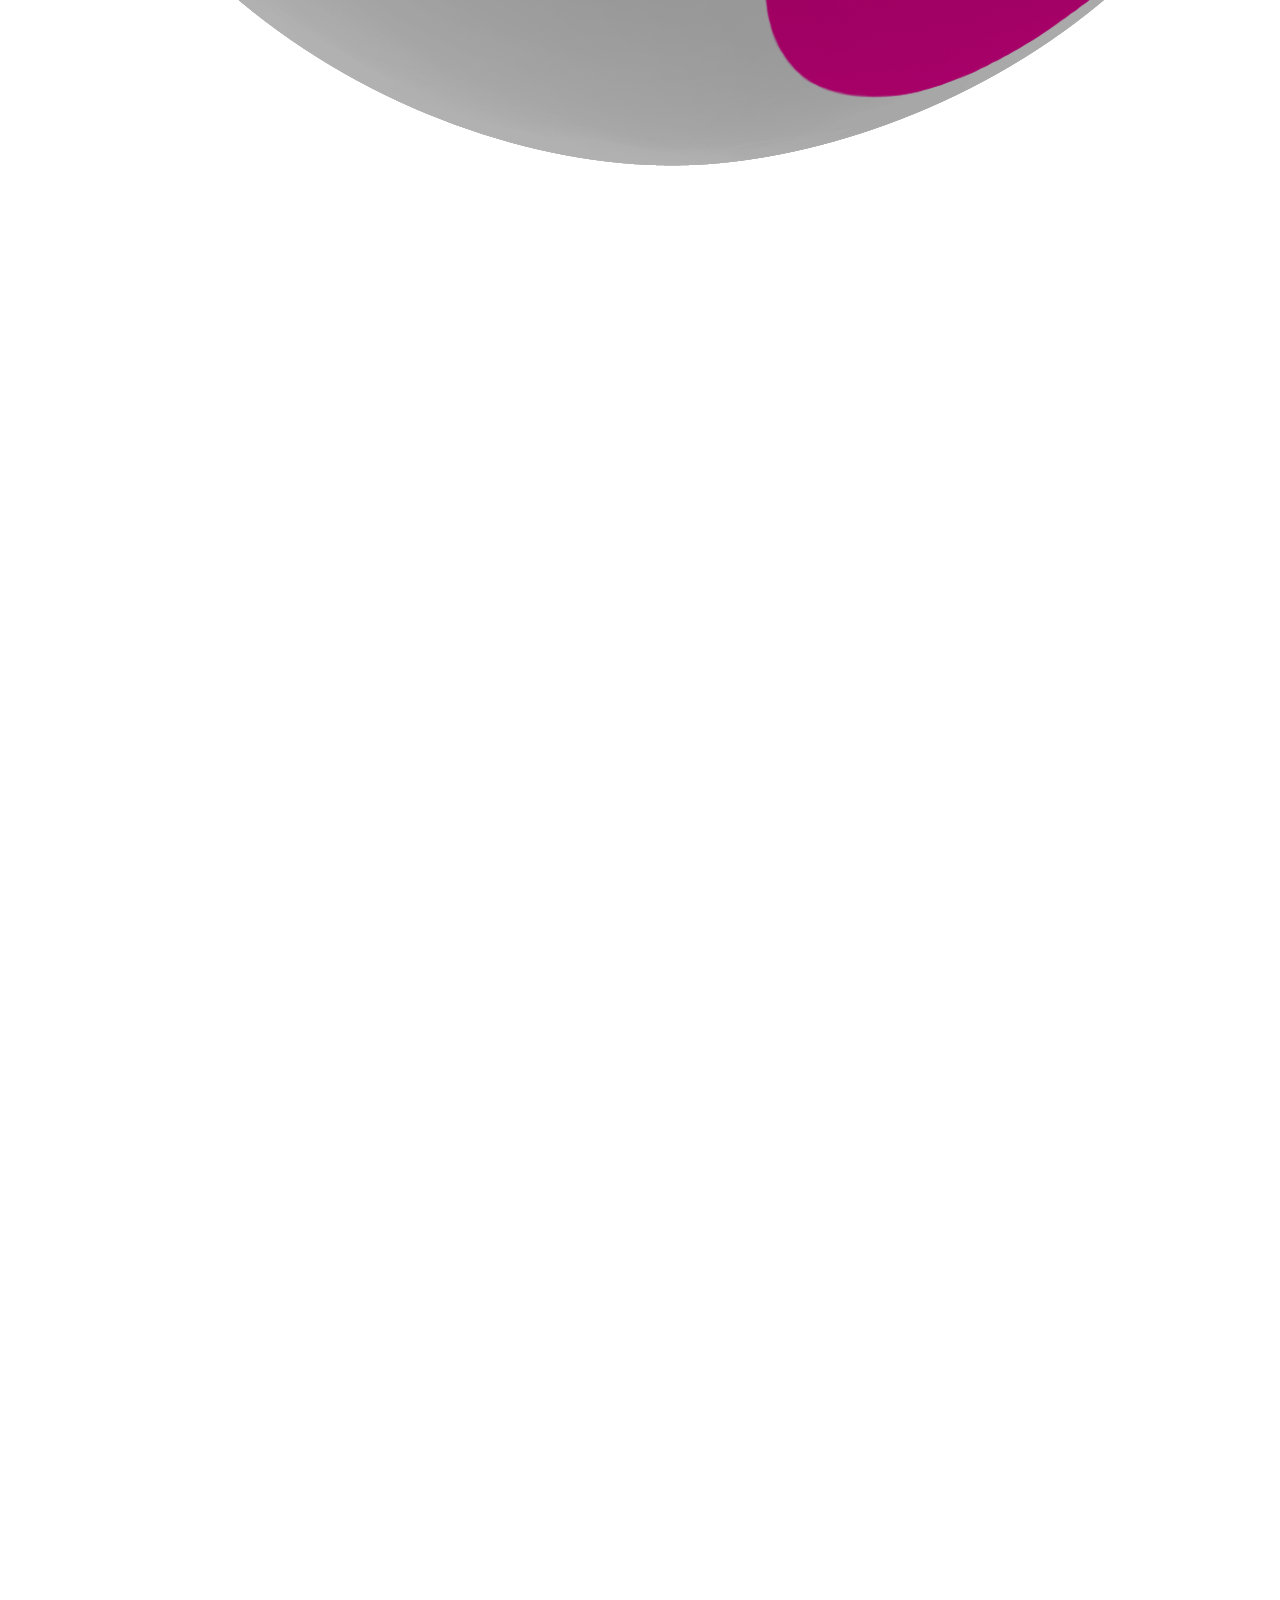
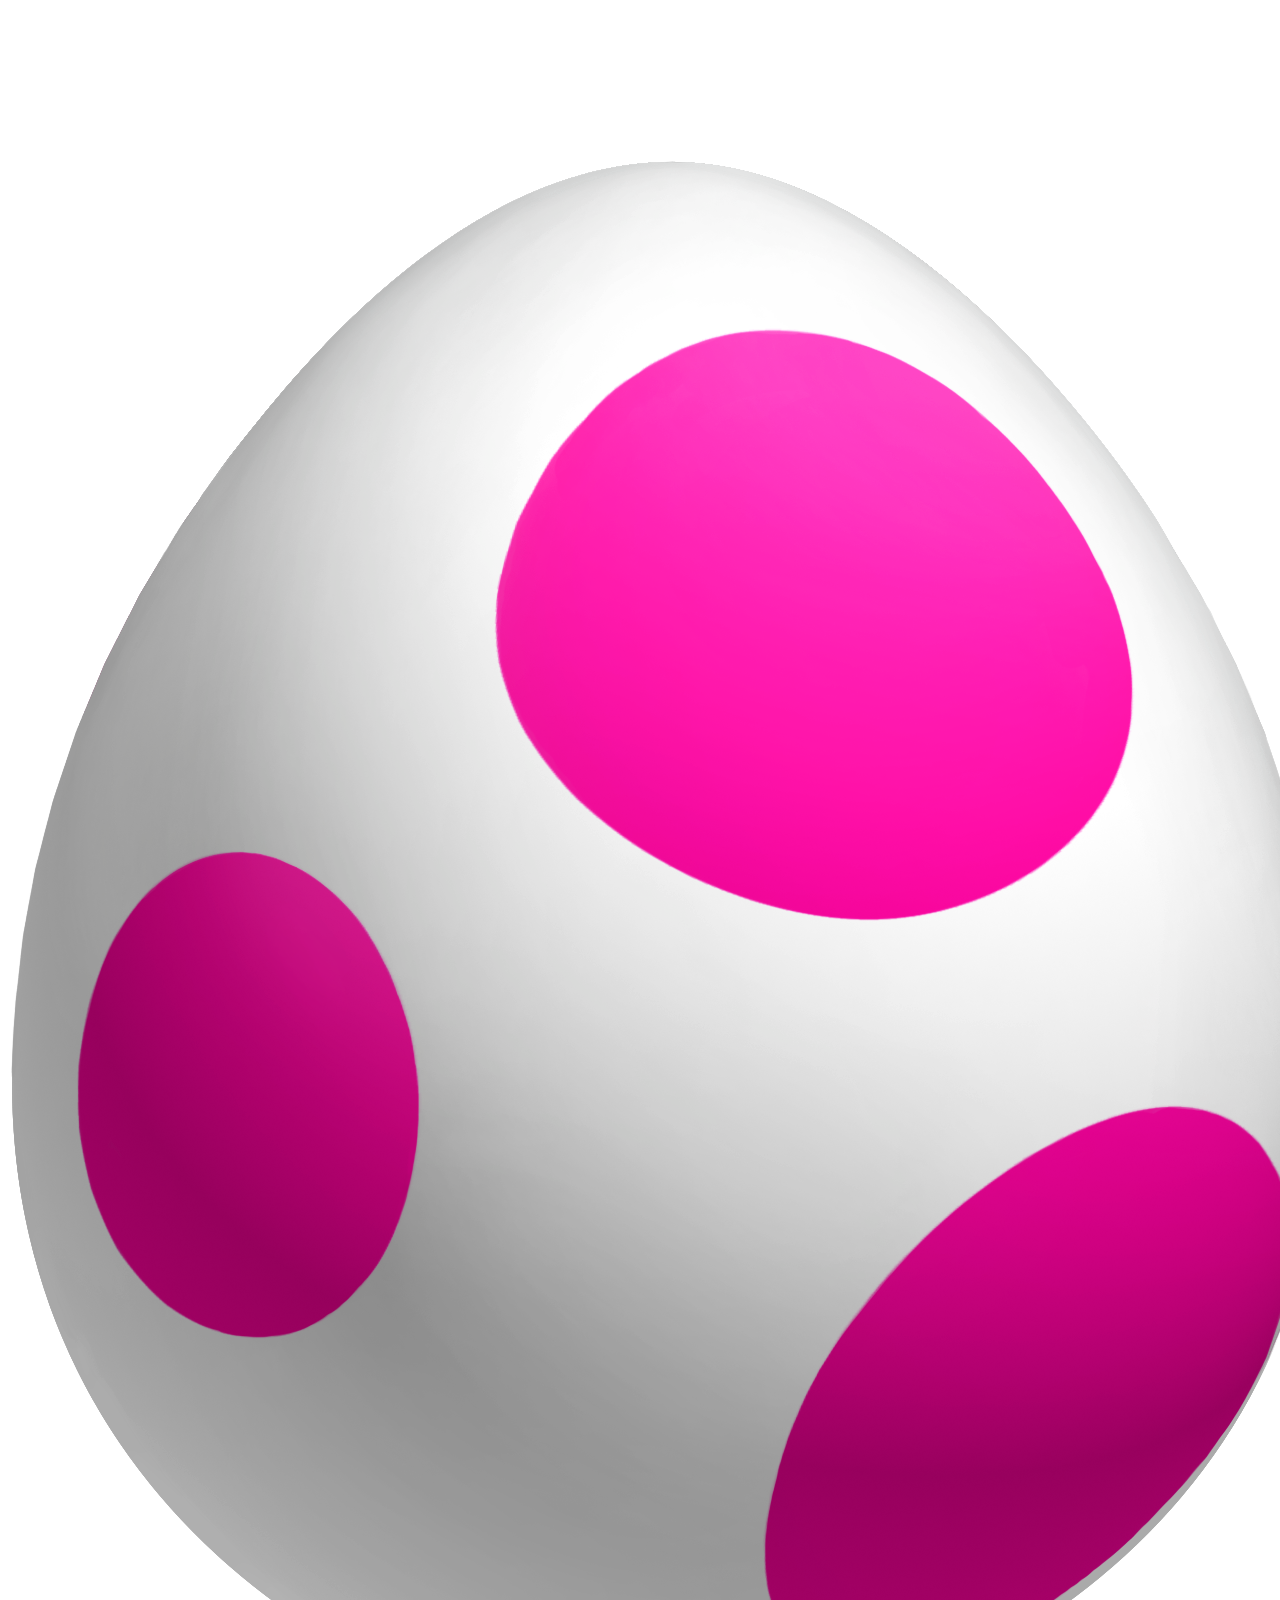
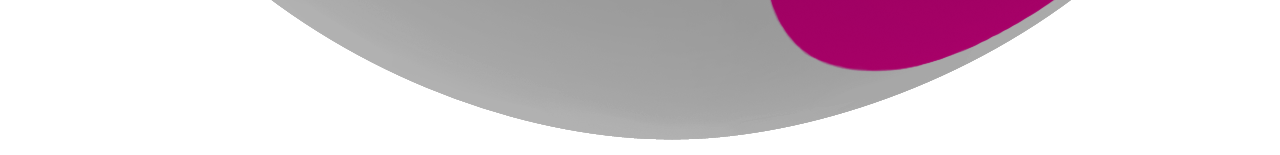
==== commit ec899ade: "Renvoi 2" ====
--- a/index.html
+++ b/index.html
@@ -36,7 +36,6 @@
 		<p>Pions mangés par les roses</p>
 	</div>
 </div>
-<hr>
 
 
 </body>
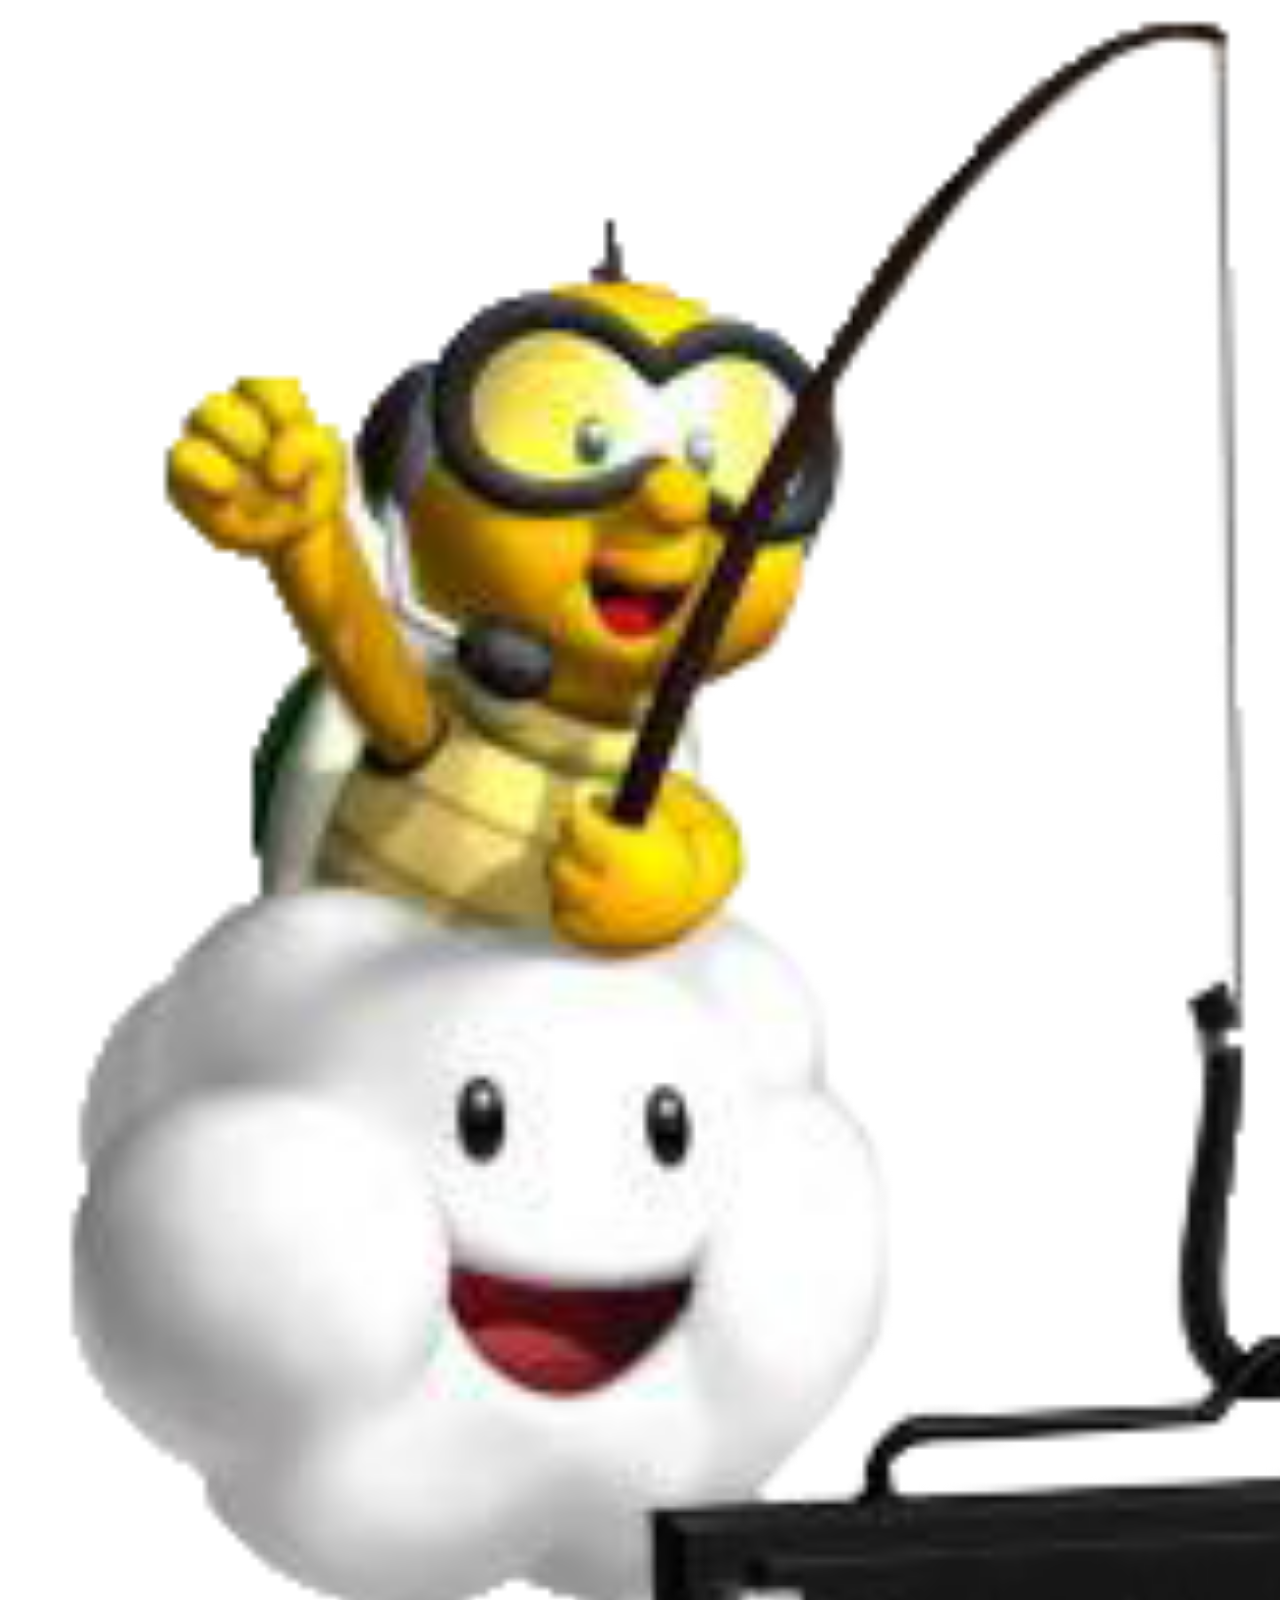
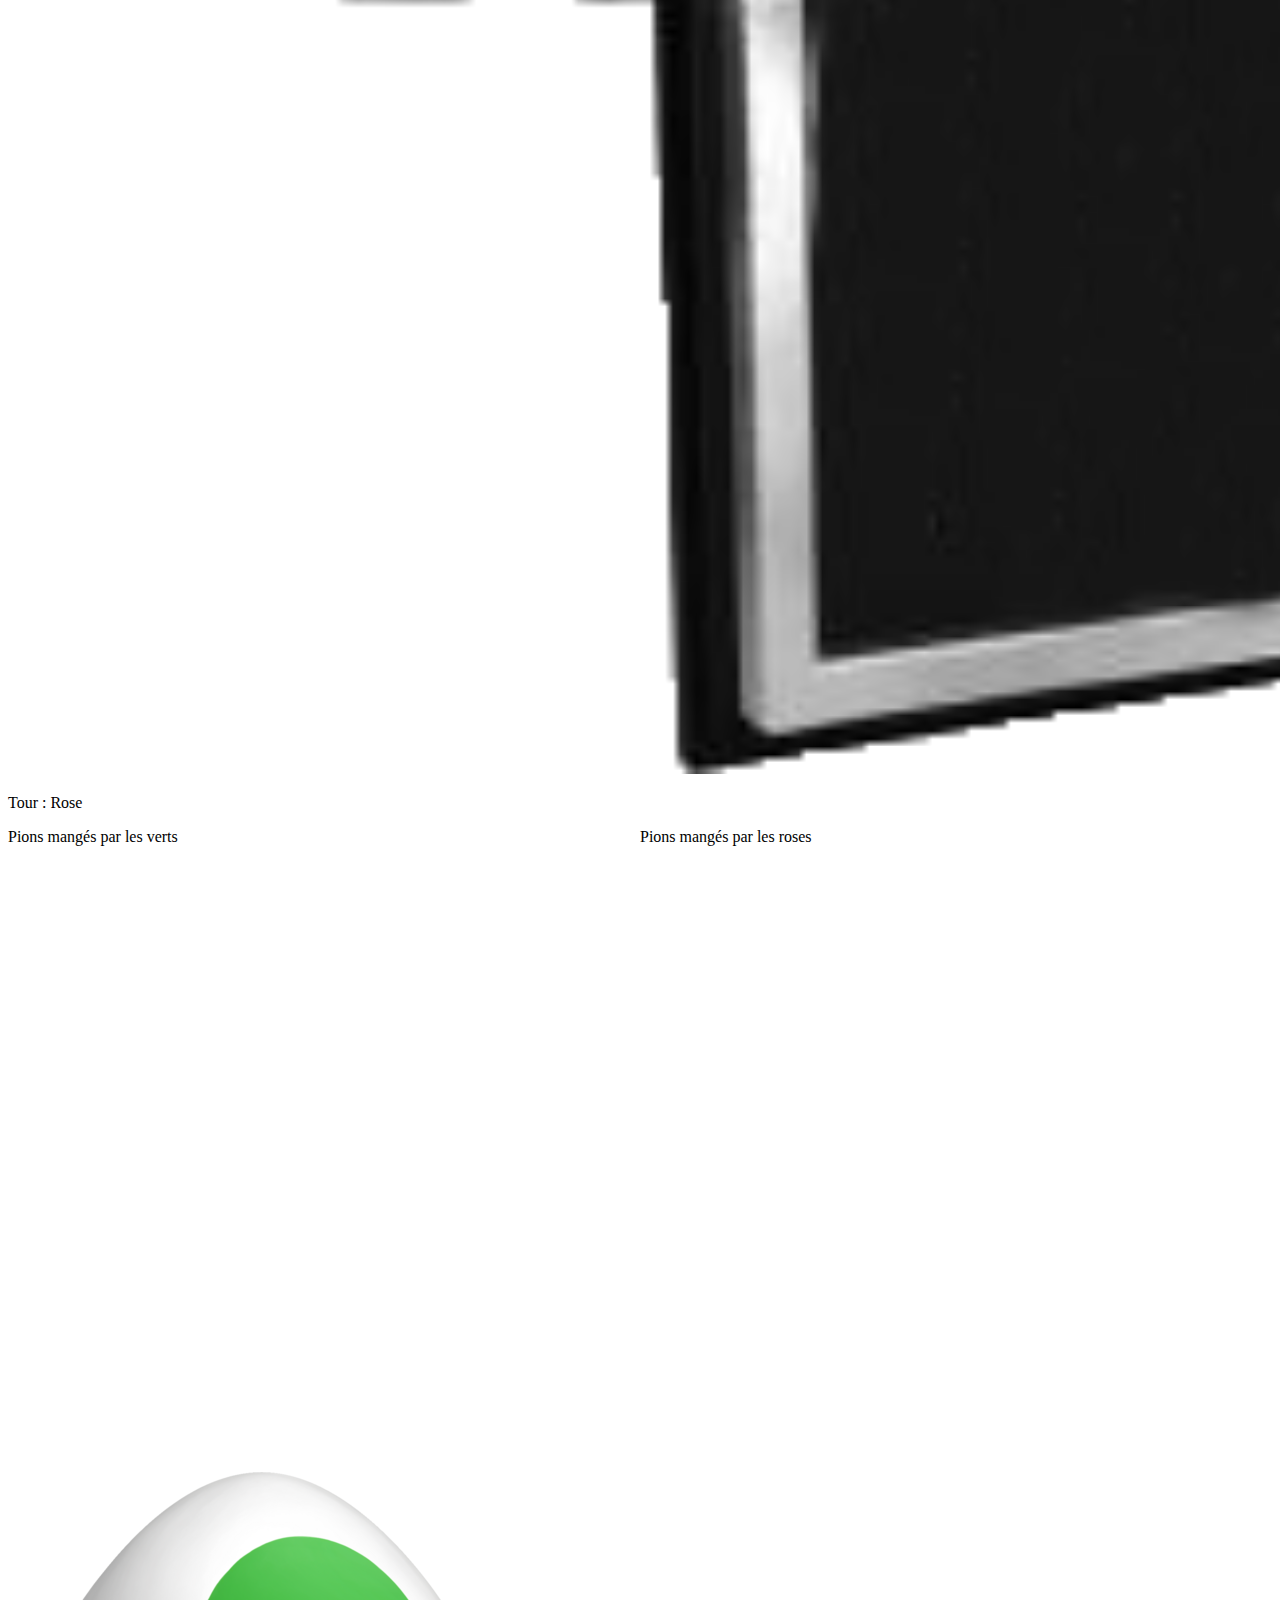
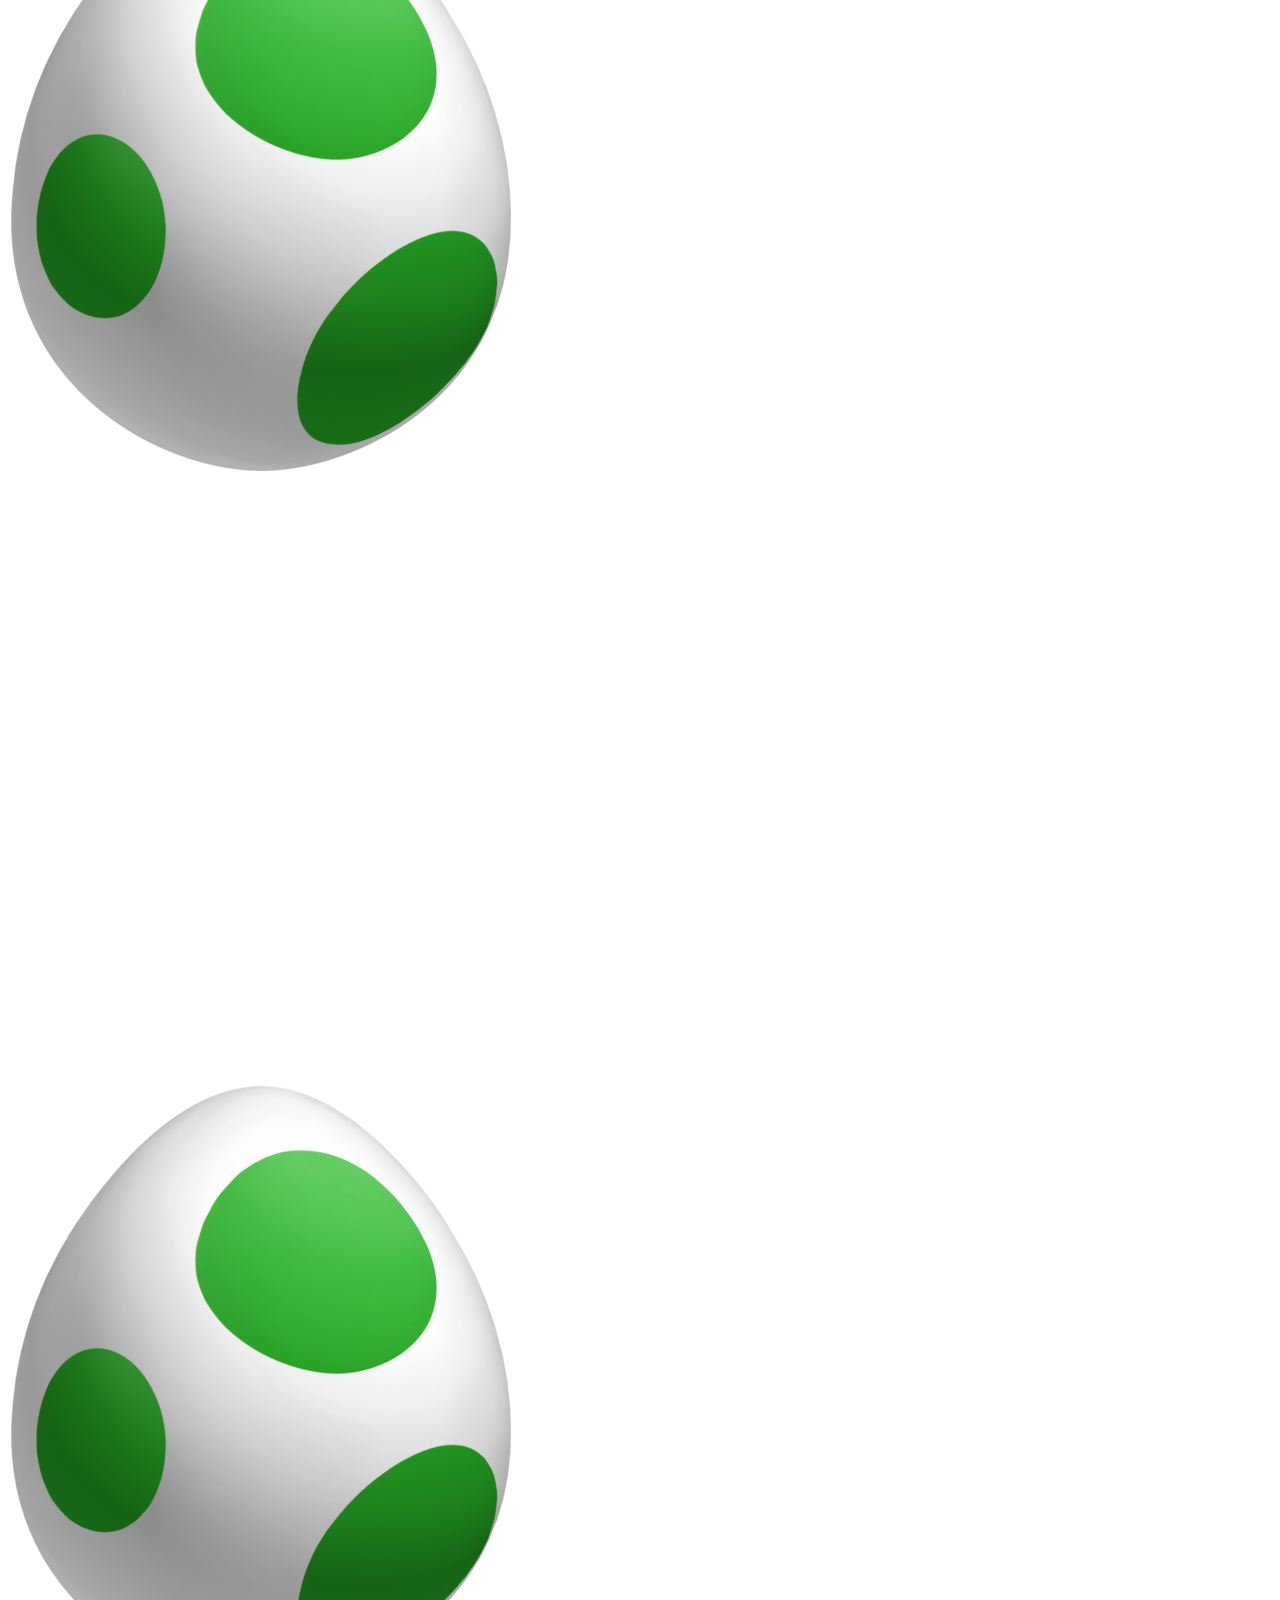
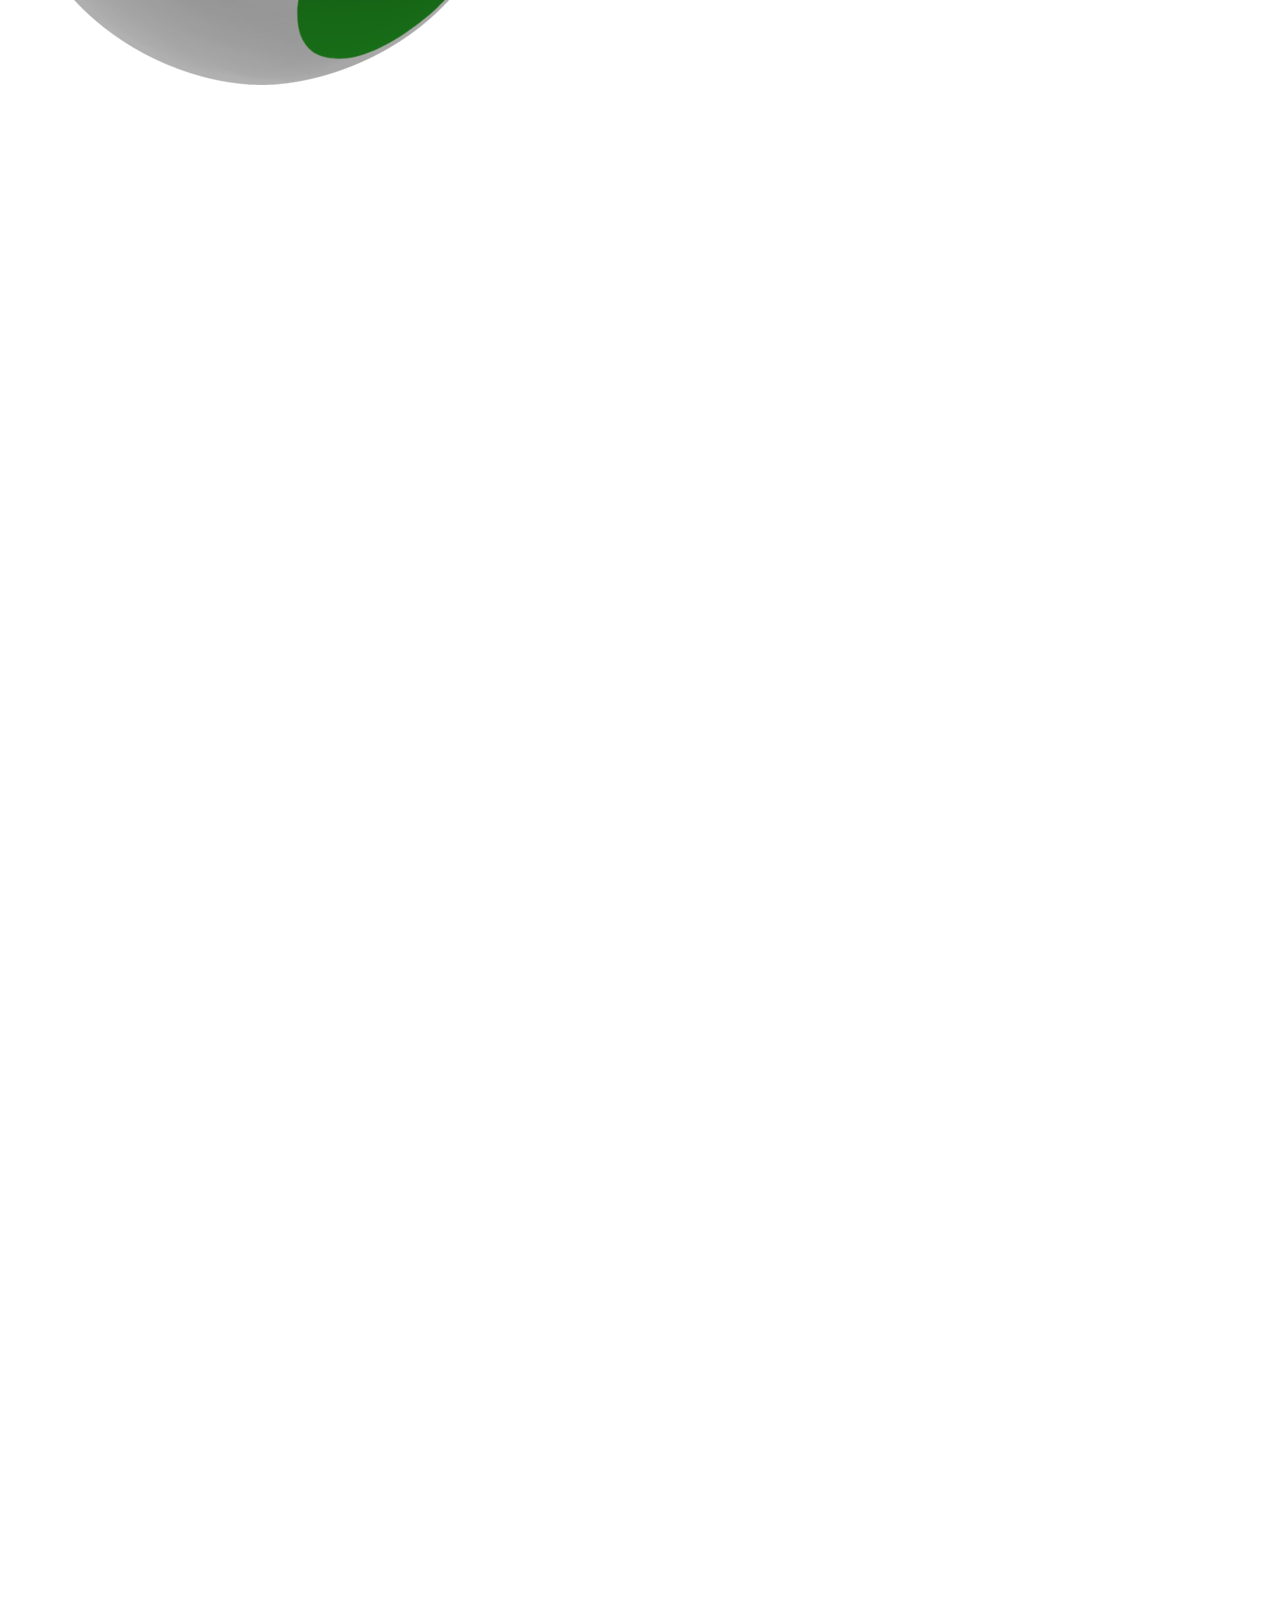
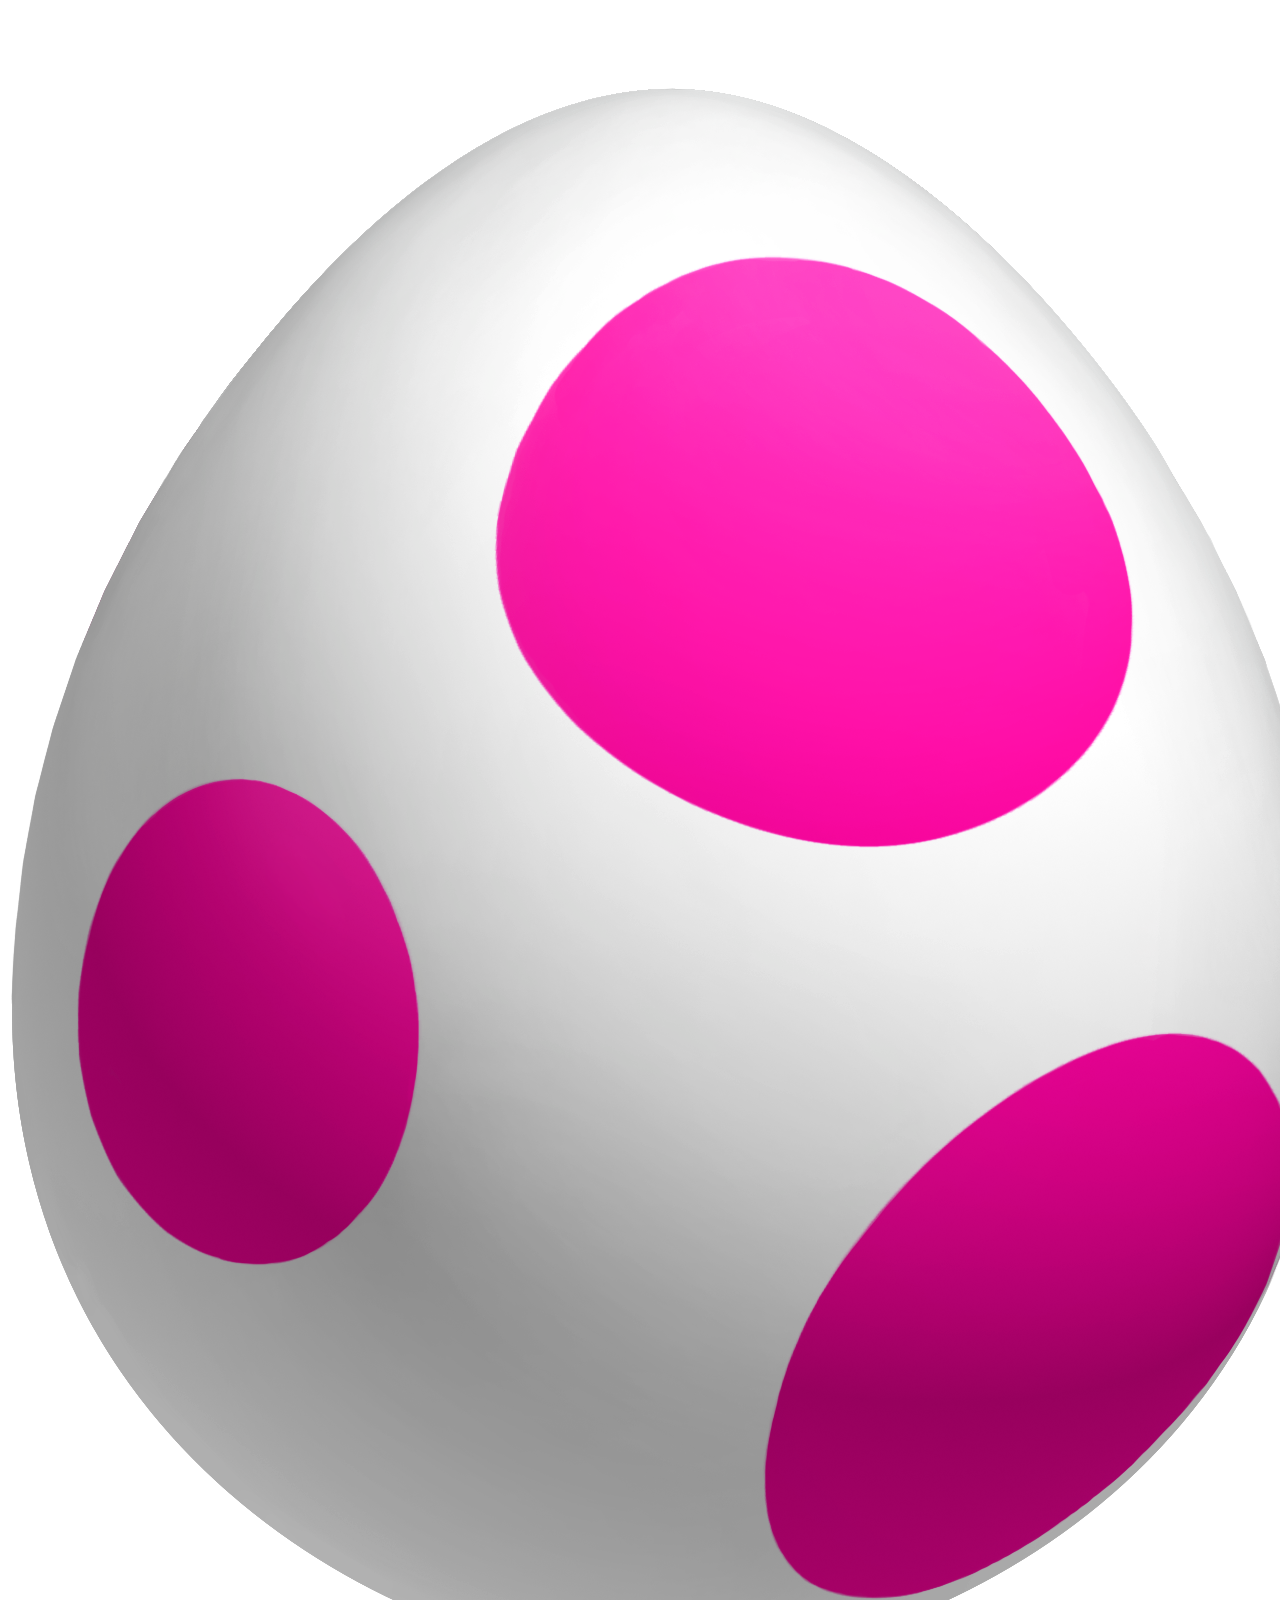
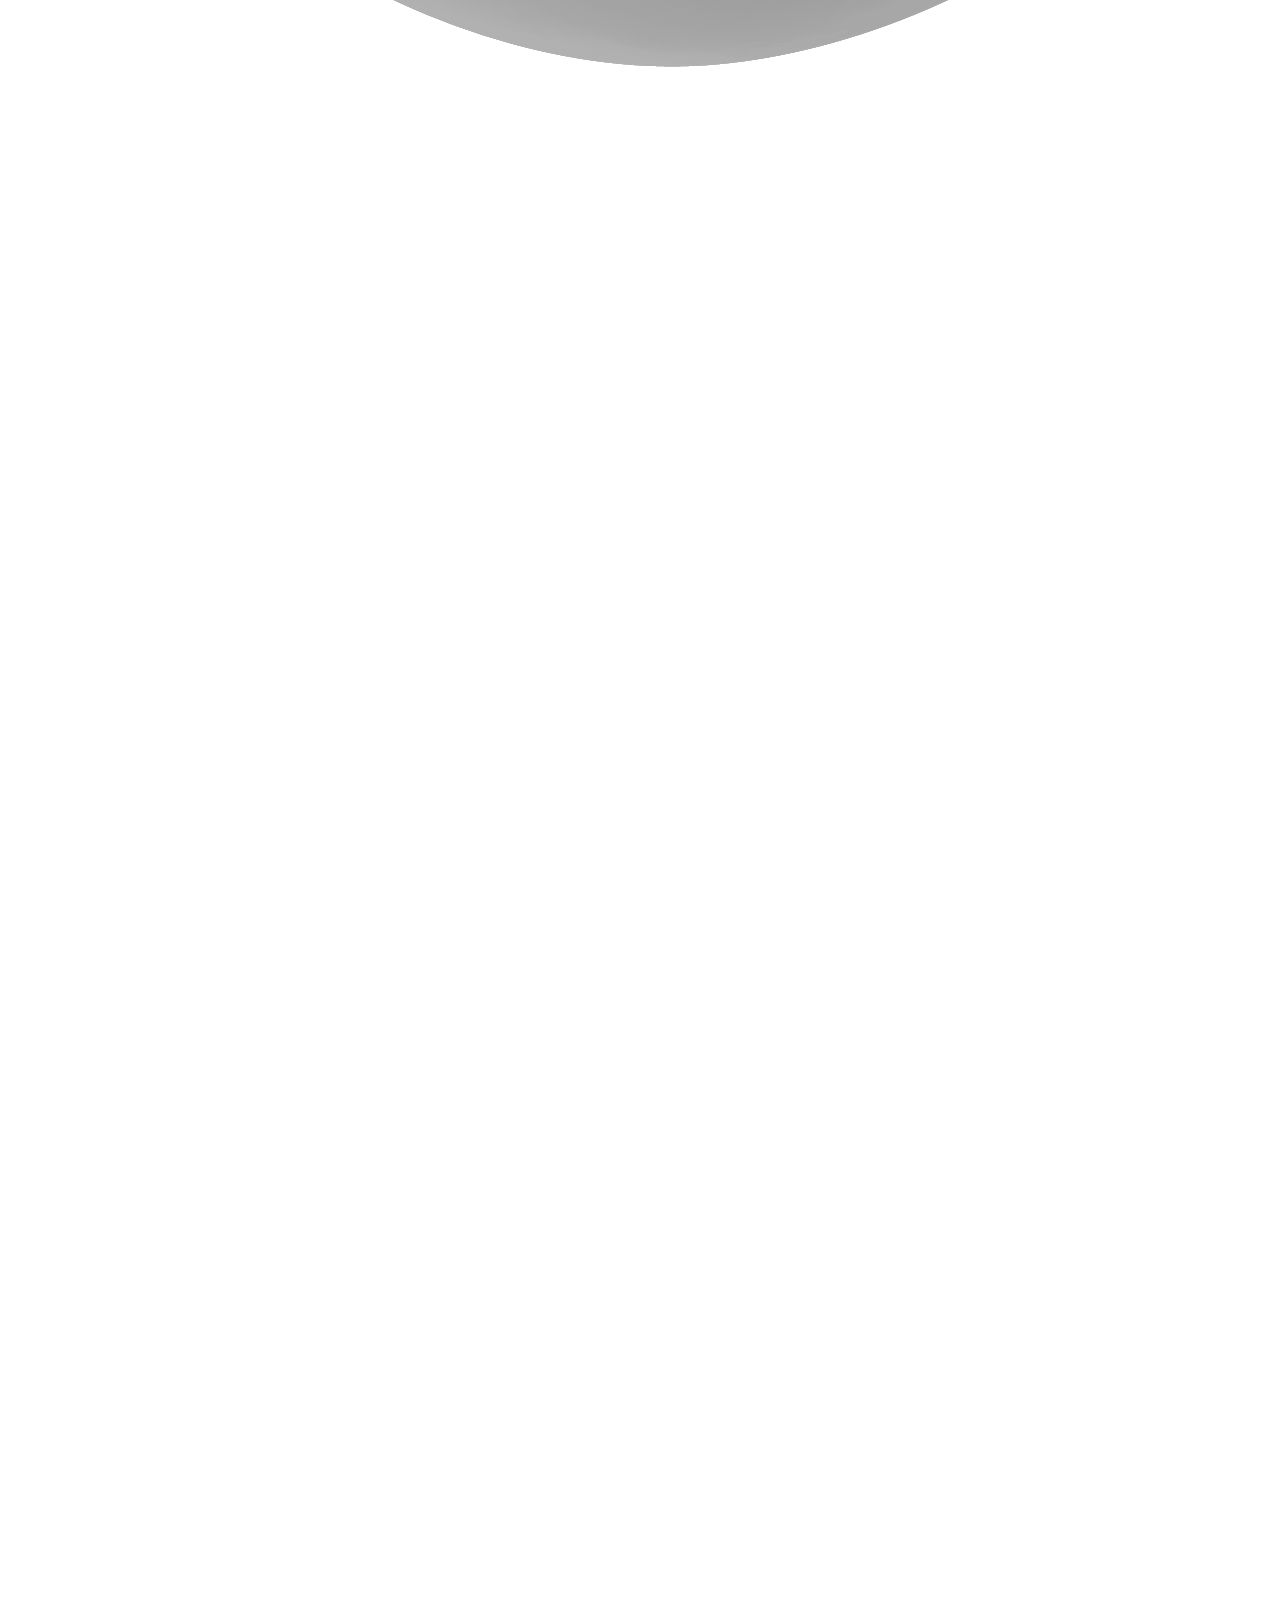
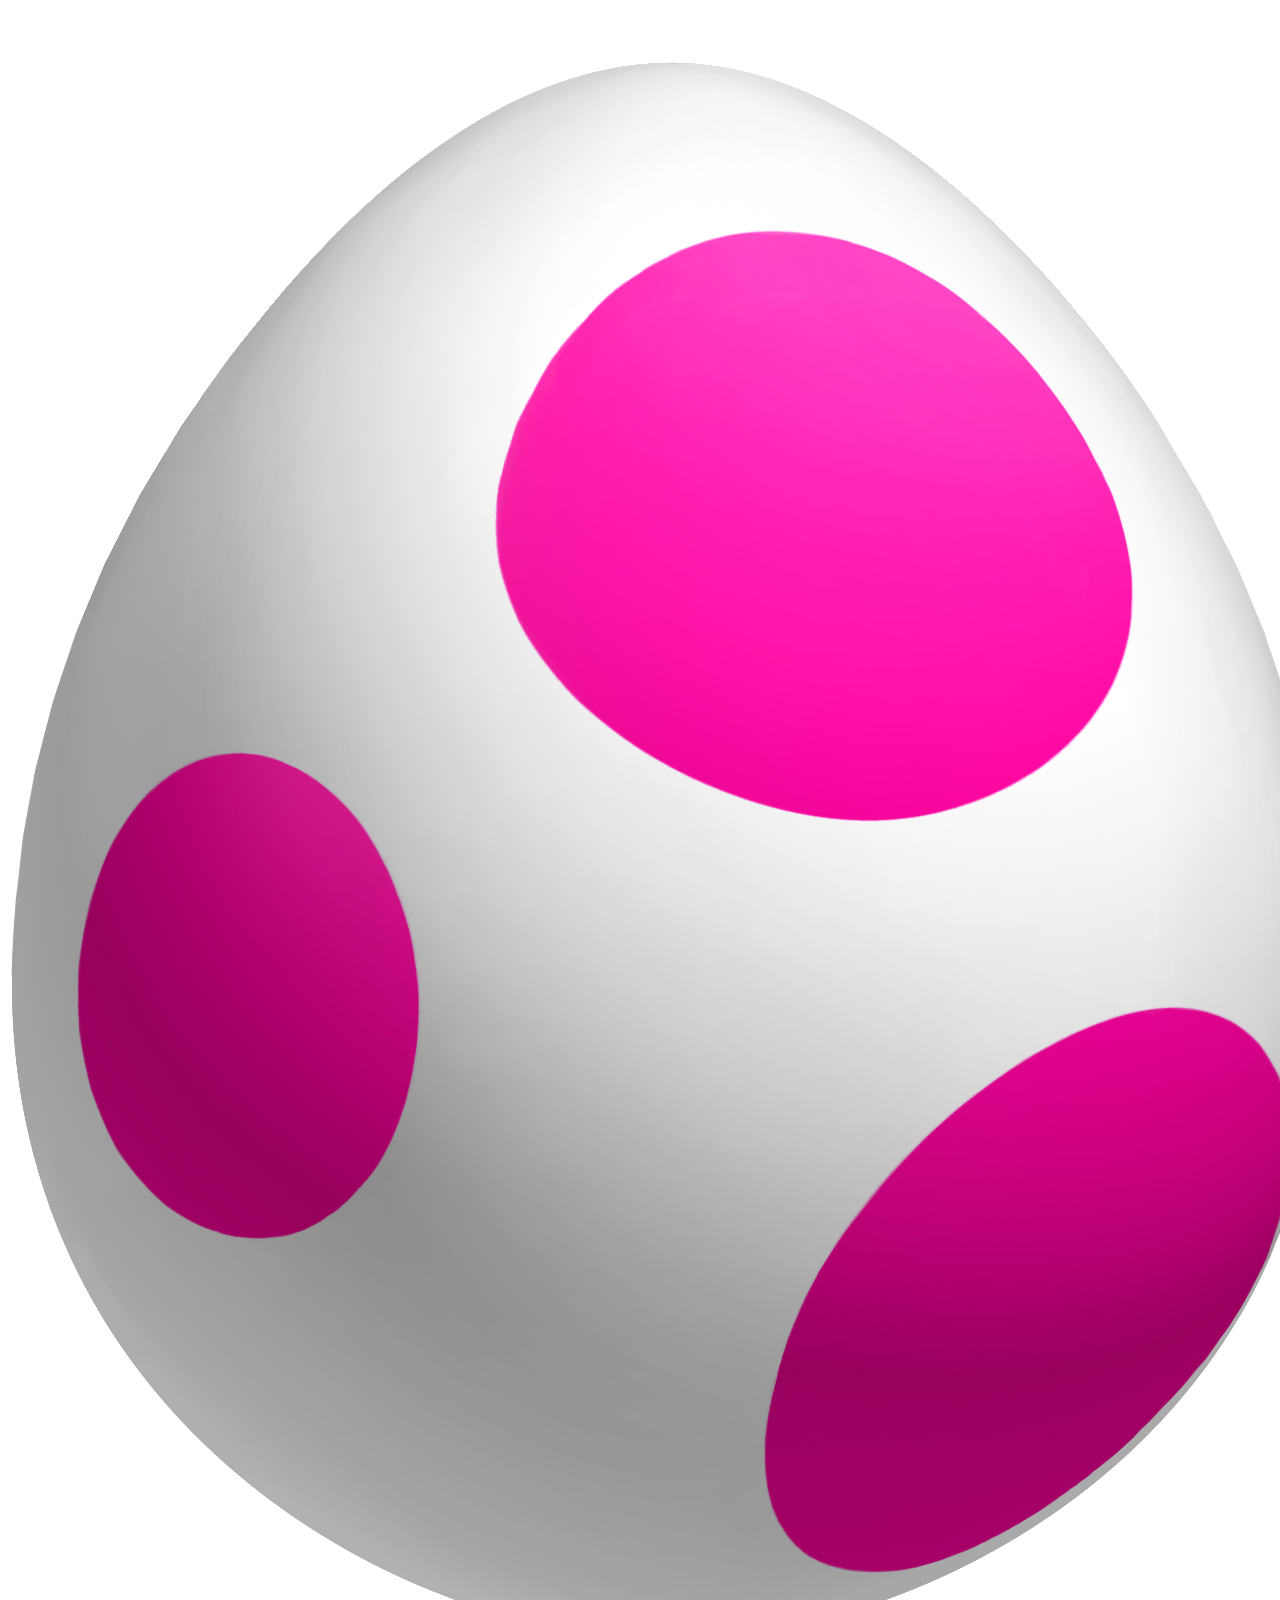
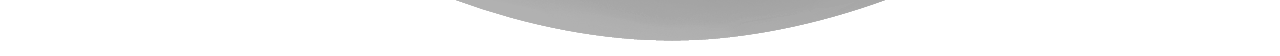
==== commit 2b02398e: "CSS + html" ====
--- a/index.html
+++ b/index.html
@@ -13,31 +13,24 @@
 	  <script src="jquery-ui-1.12.1/jquery-ui.min.js"></script>
 	</head>
 
-<body>
-<header>
-	<figure>
-		<img class="logo" src="images/Yoshi1.png">
-	</figure>
-	<h1>Jeu de dames</h1>
-</header>
-
-<figure>
-	<img src="images/lakitu.png" style="width: 150%;">
-</figure>
-
-<div id="tour"></div>
-
-<div id="scores" style="display: flex;">
-	<div id="score-verts" style="flex: 1" >
-		<p>Pions mangés par les verts</p>
-	</div>
-
-	<div id="score-roses" style="flex: 1" >
-		<p>Pions mangés par les roses</p>
-	</div>
-</div>
-
-
-</body>
-
+	<body>
+		<div class="master">
+			<header>
+				<figure>
+					<img src="images/lakitu.png" style="width: 150%;">
+				</figure>
+				<div id="tour"></div>
+				<div id="scores" style="display: flex;">
+					<div id="score-verts" style="flex: 1" >
+						<p>Pions mangés par les verts</p>
+					</div>
+					<div id="score-roses" style="flex: 1" >
+						<p>Pions mangés par les roses</p>
+					</div>
+				</div>
+			</header>
+			<div id="plateau"></div>
+			<footer></footer>
+		</div>
+	</body>
 </html>
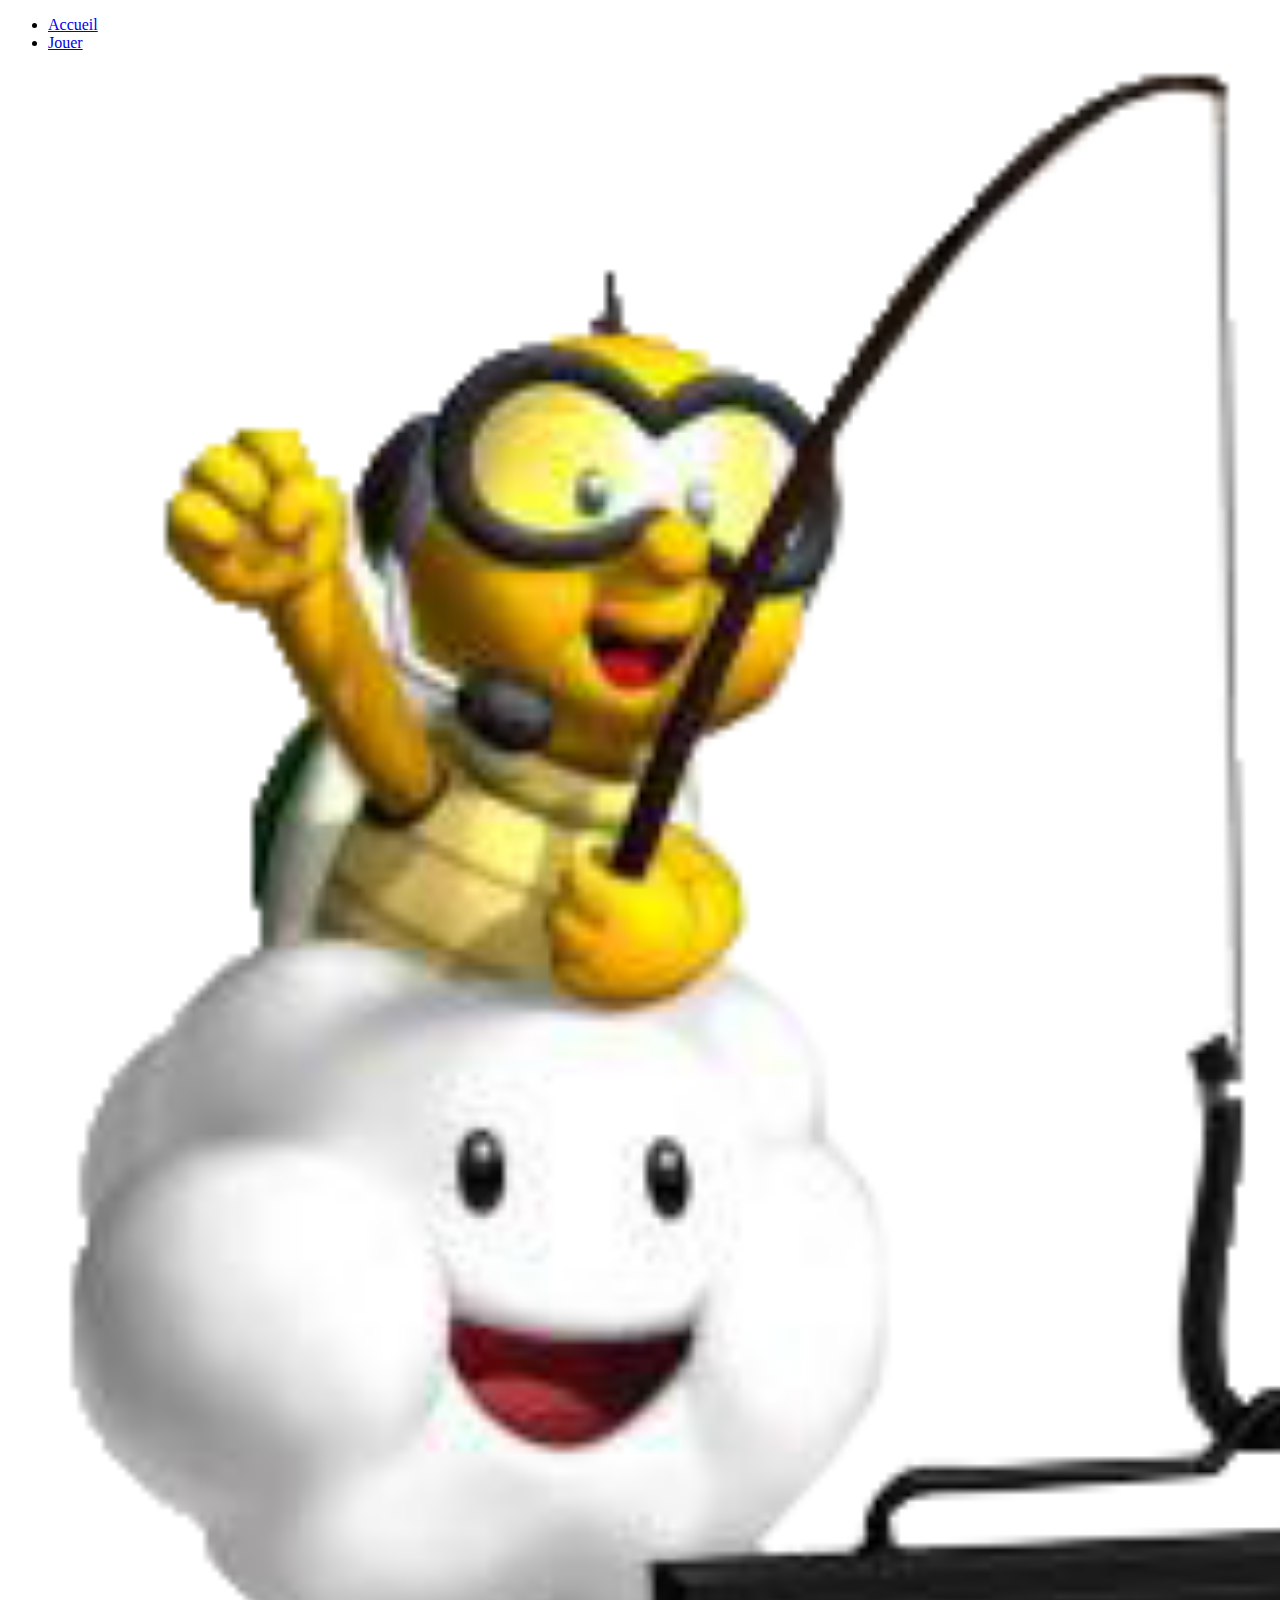
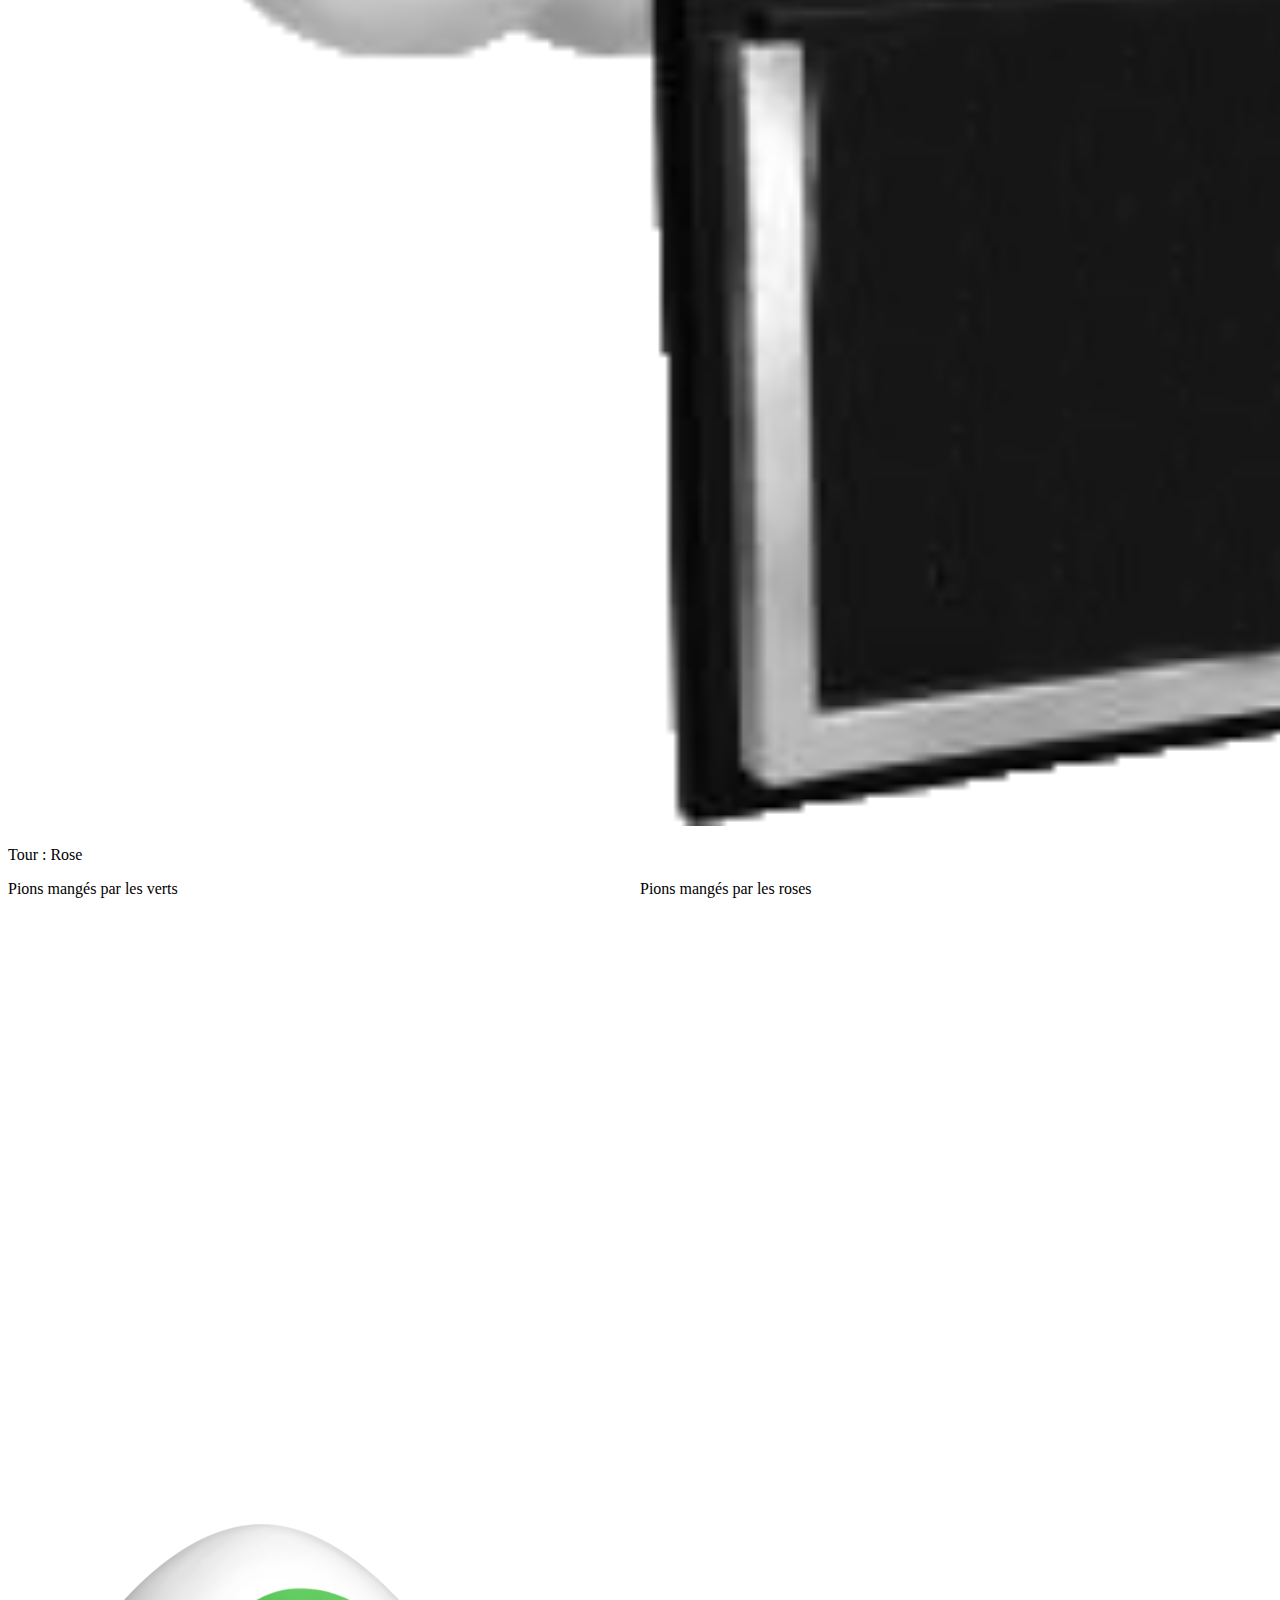
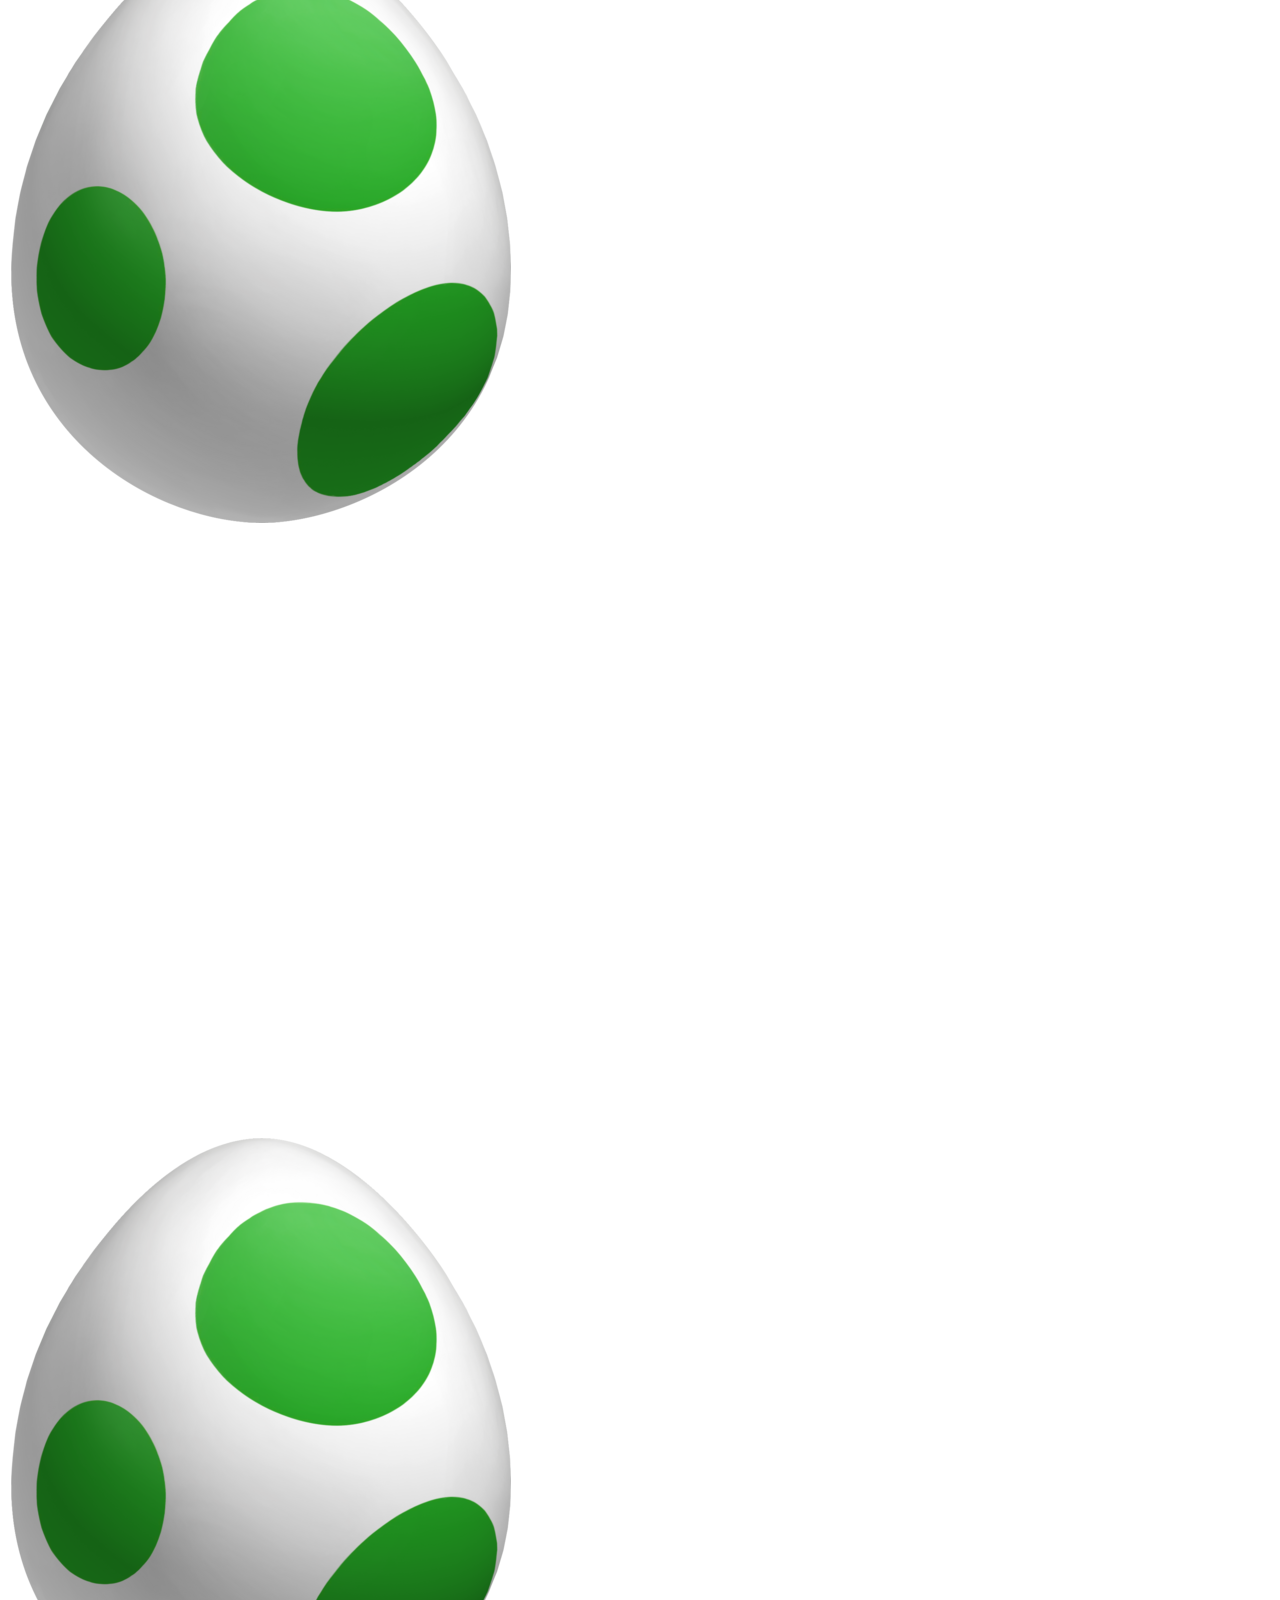
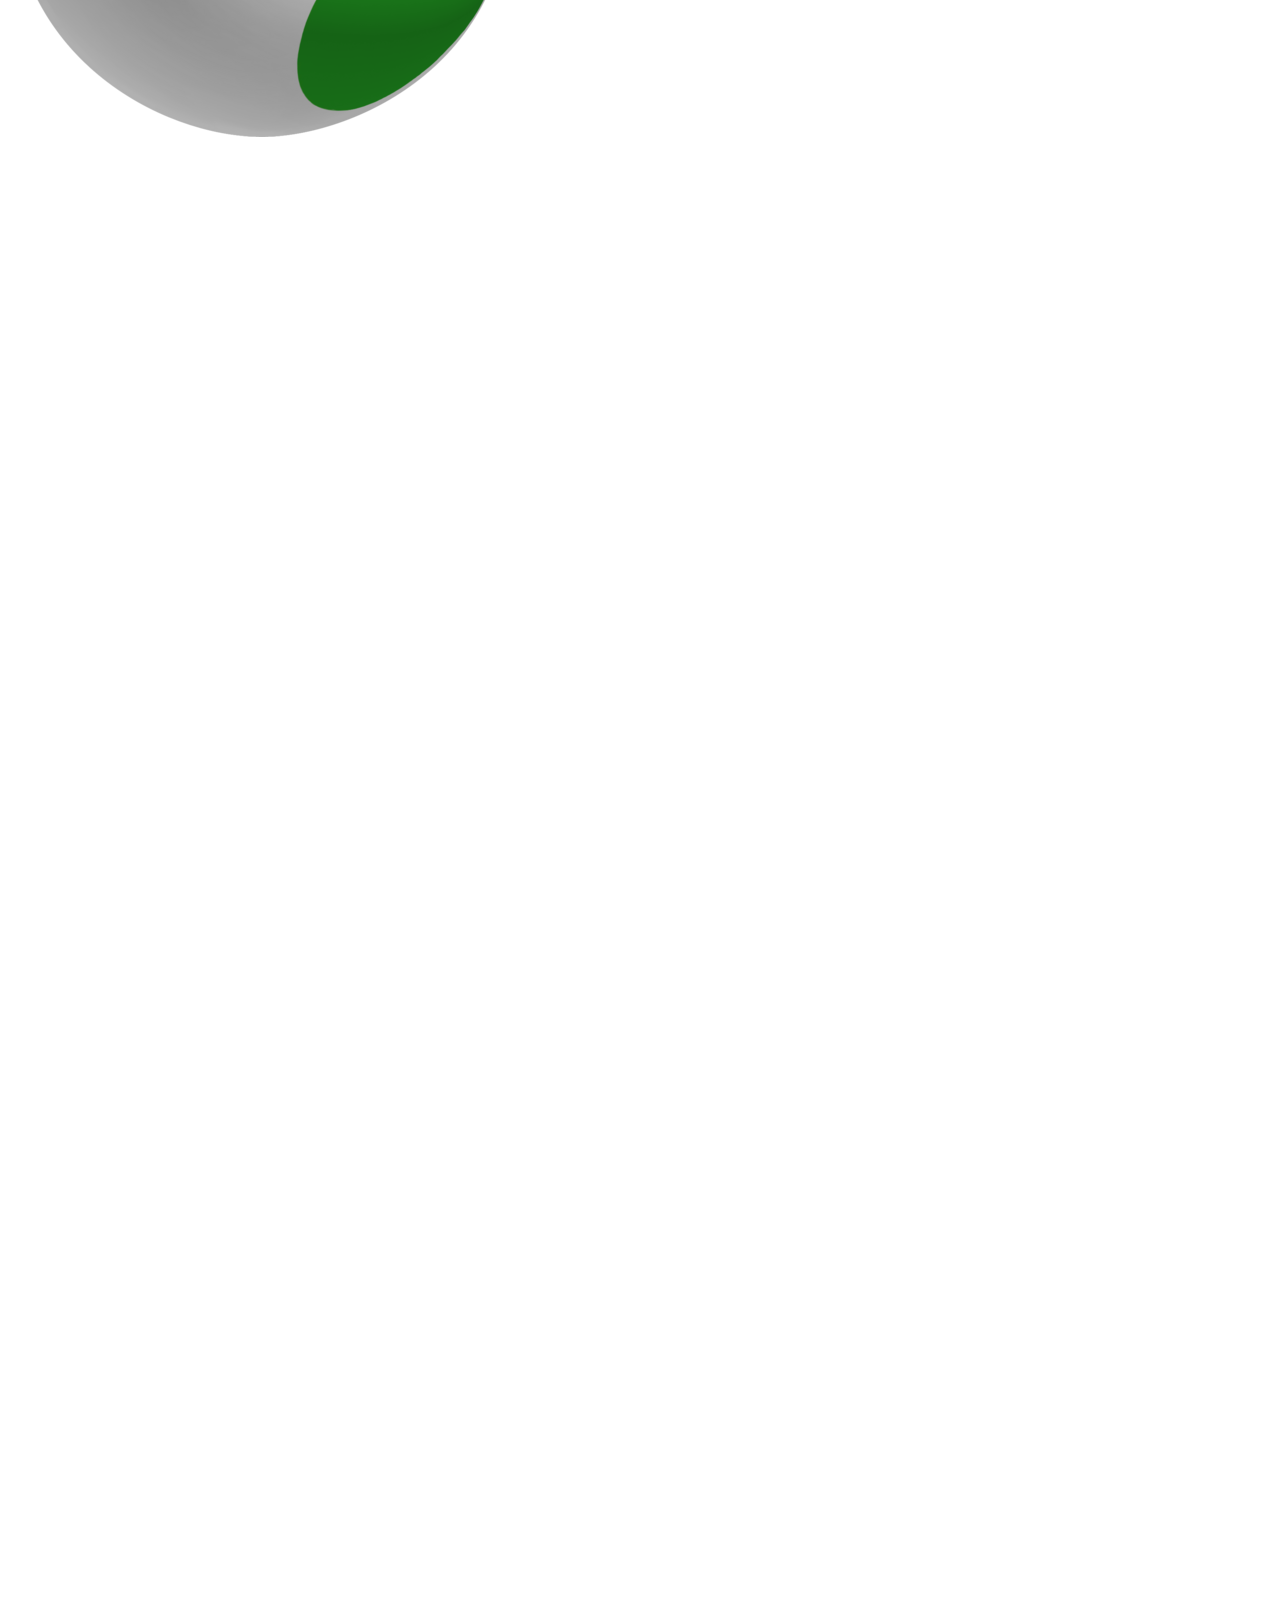
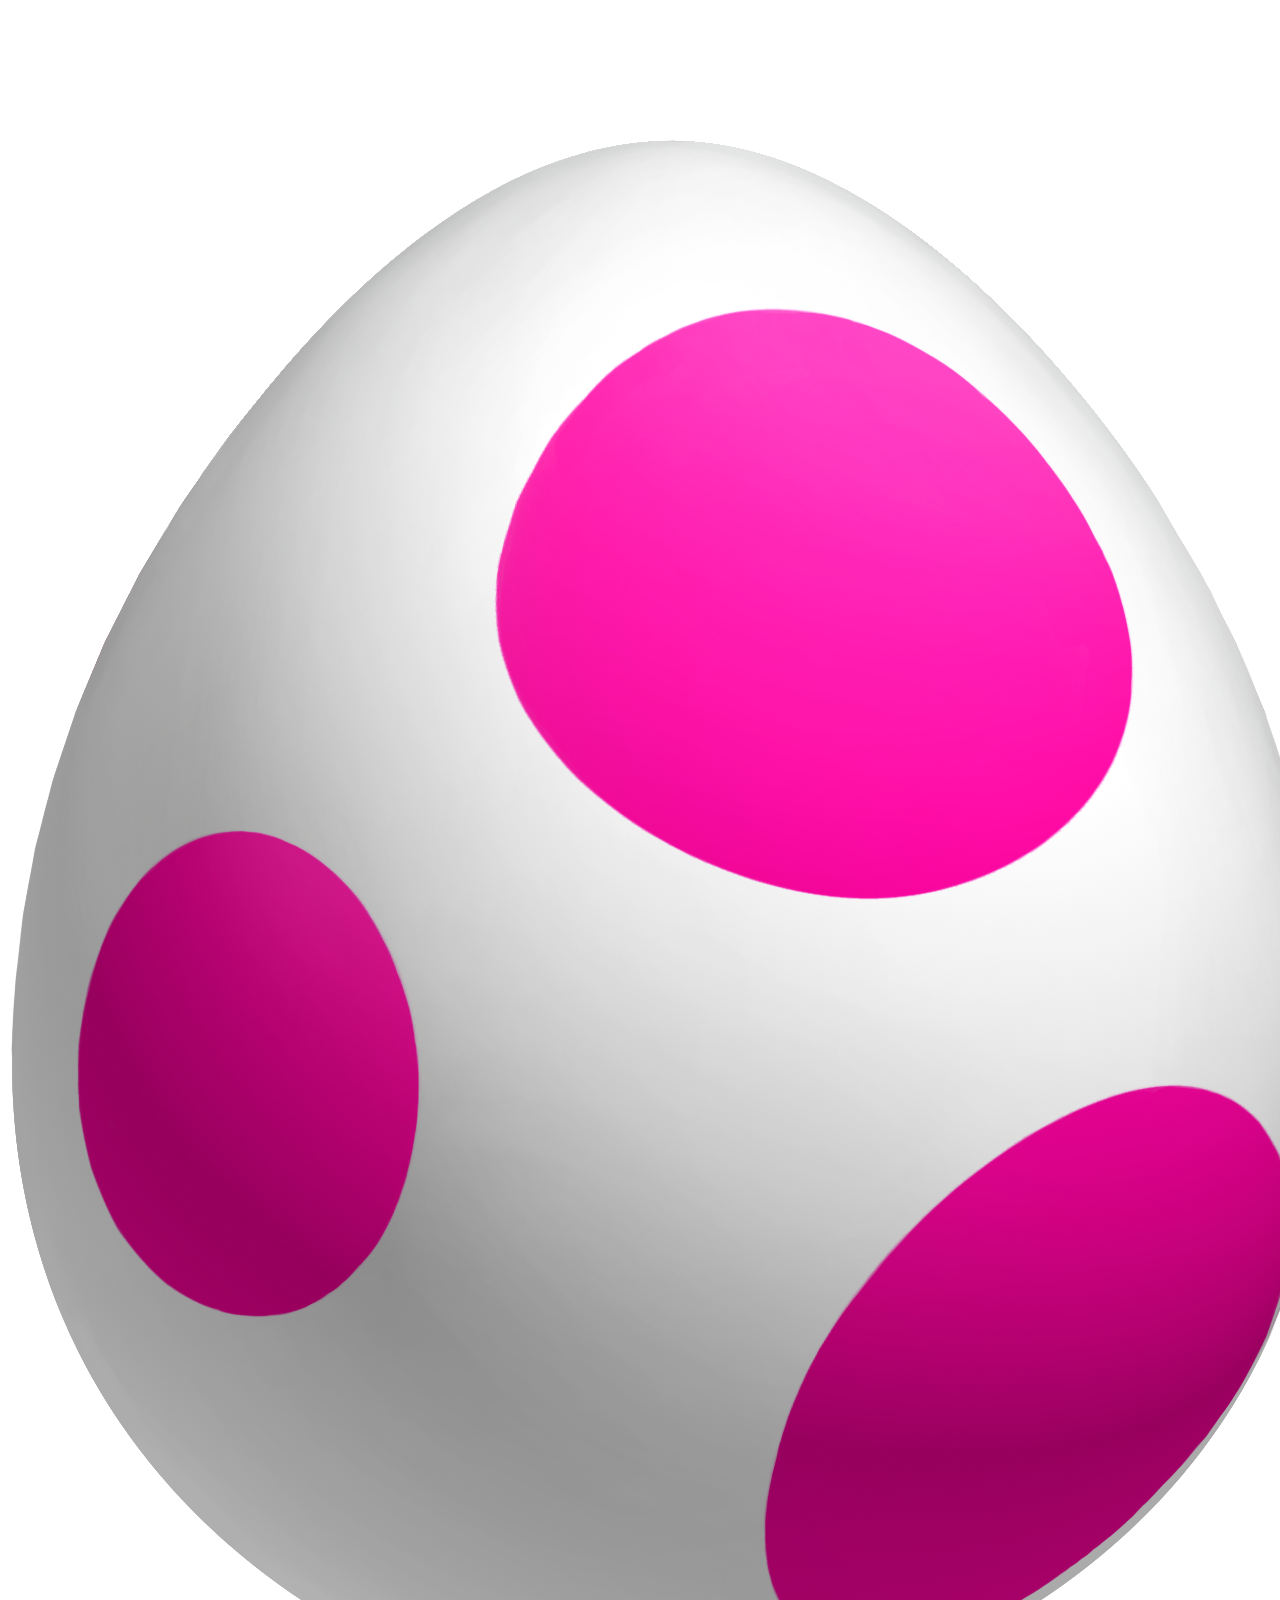
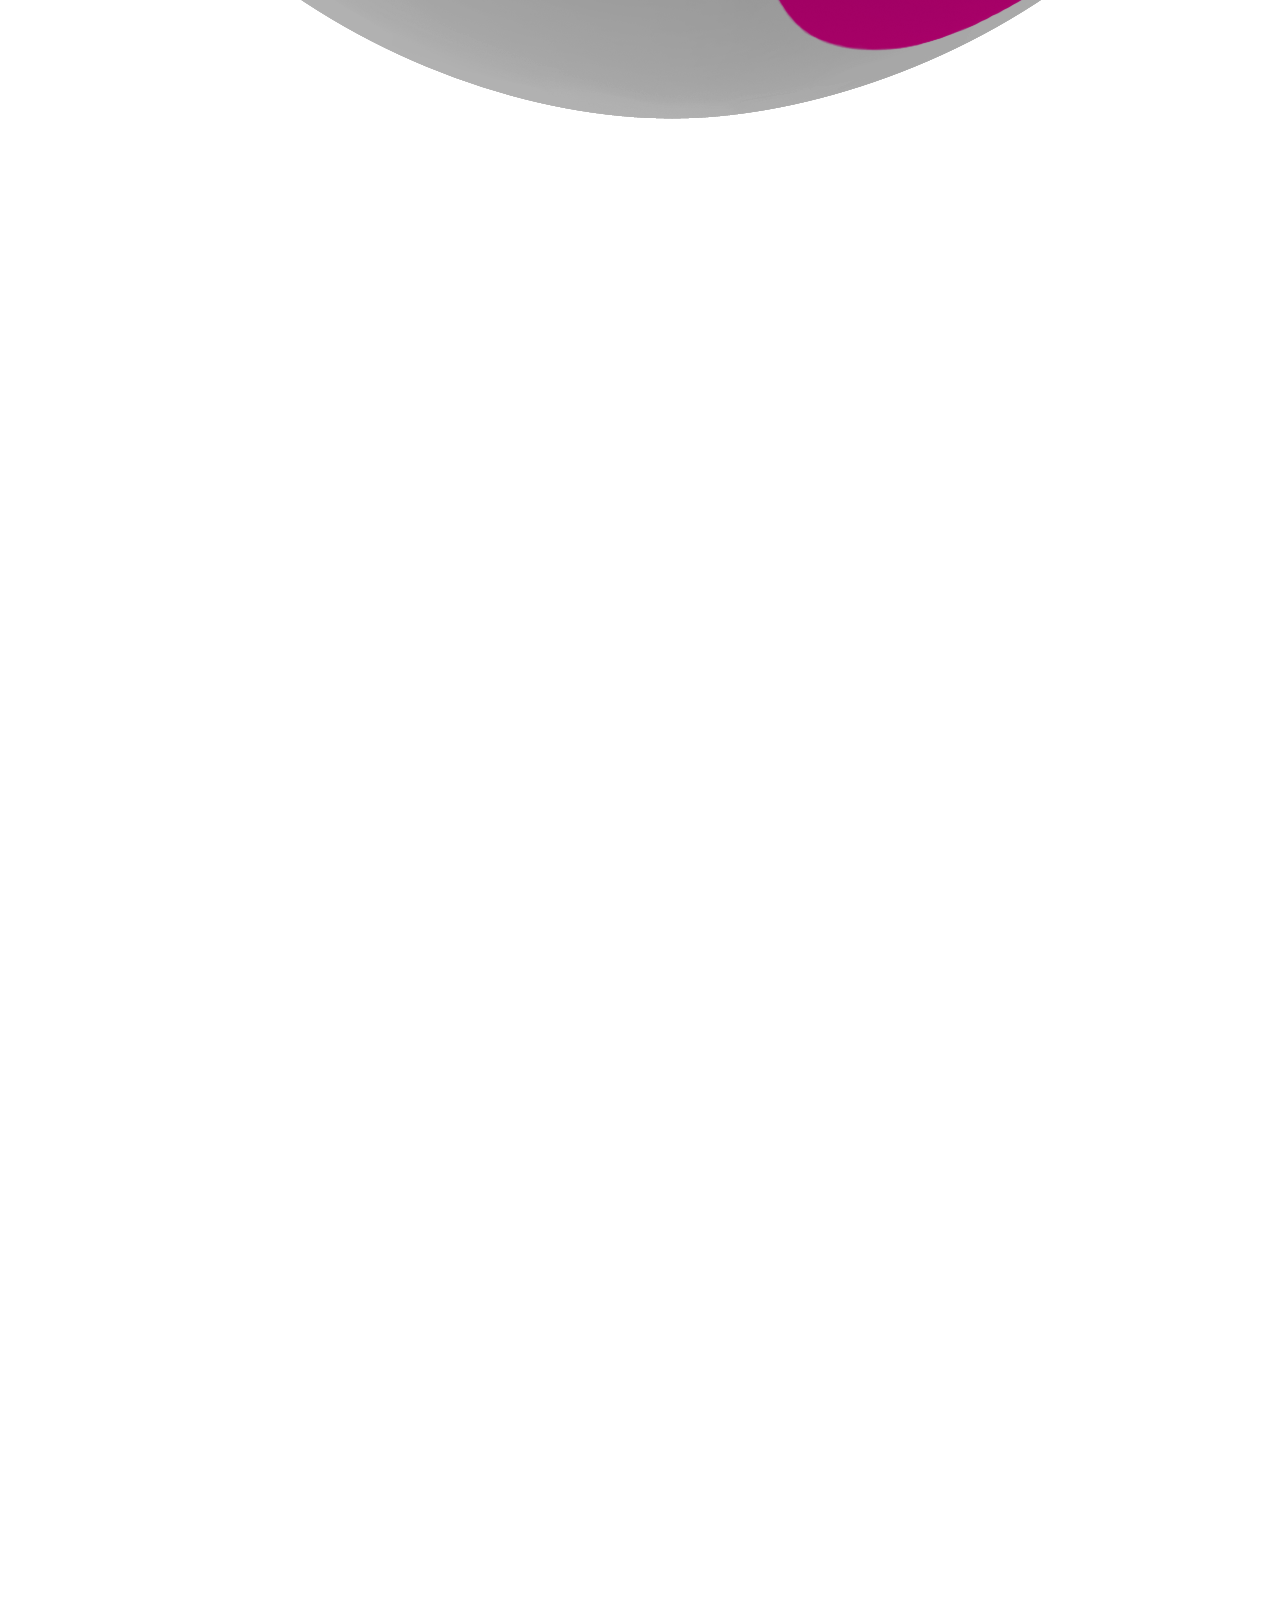
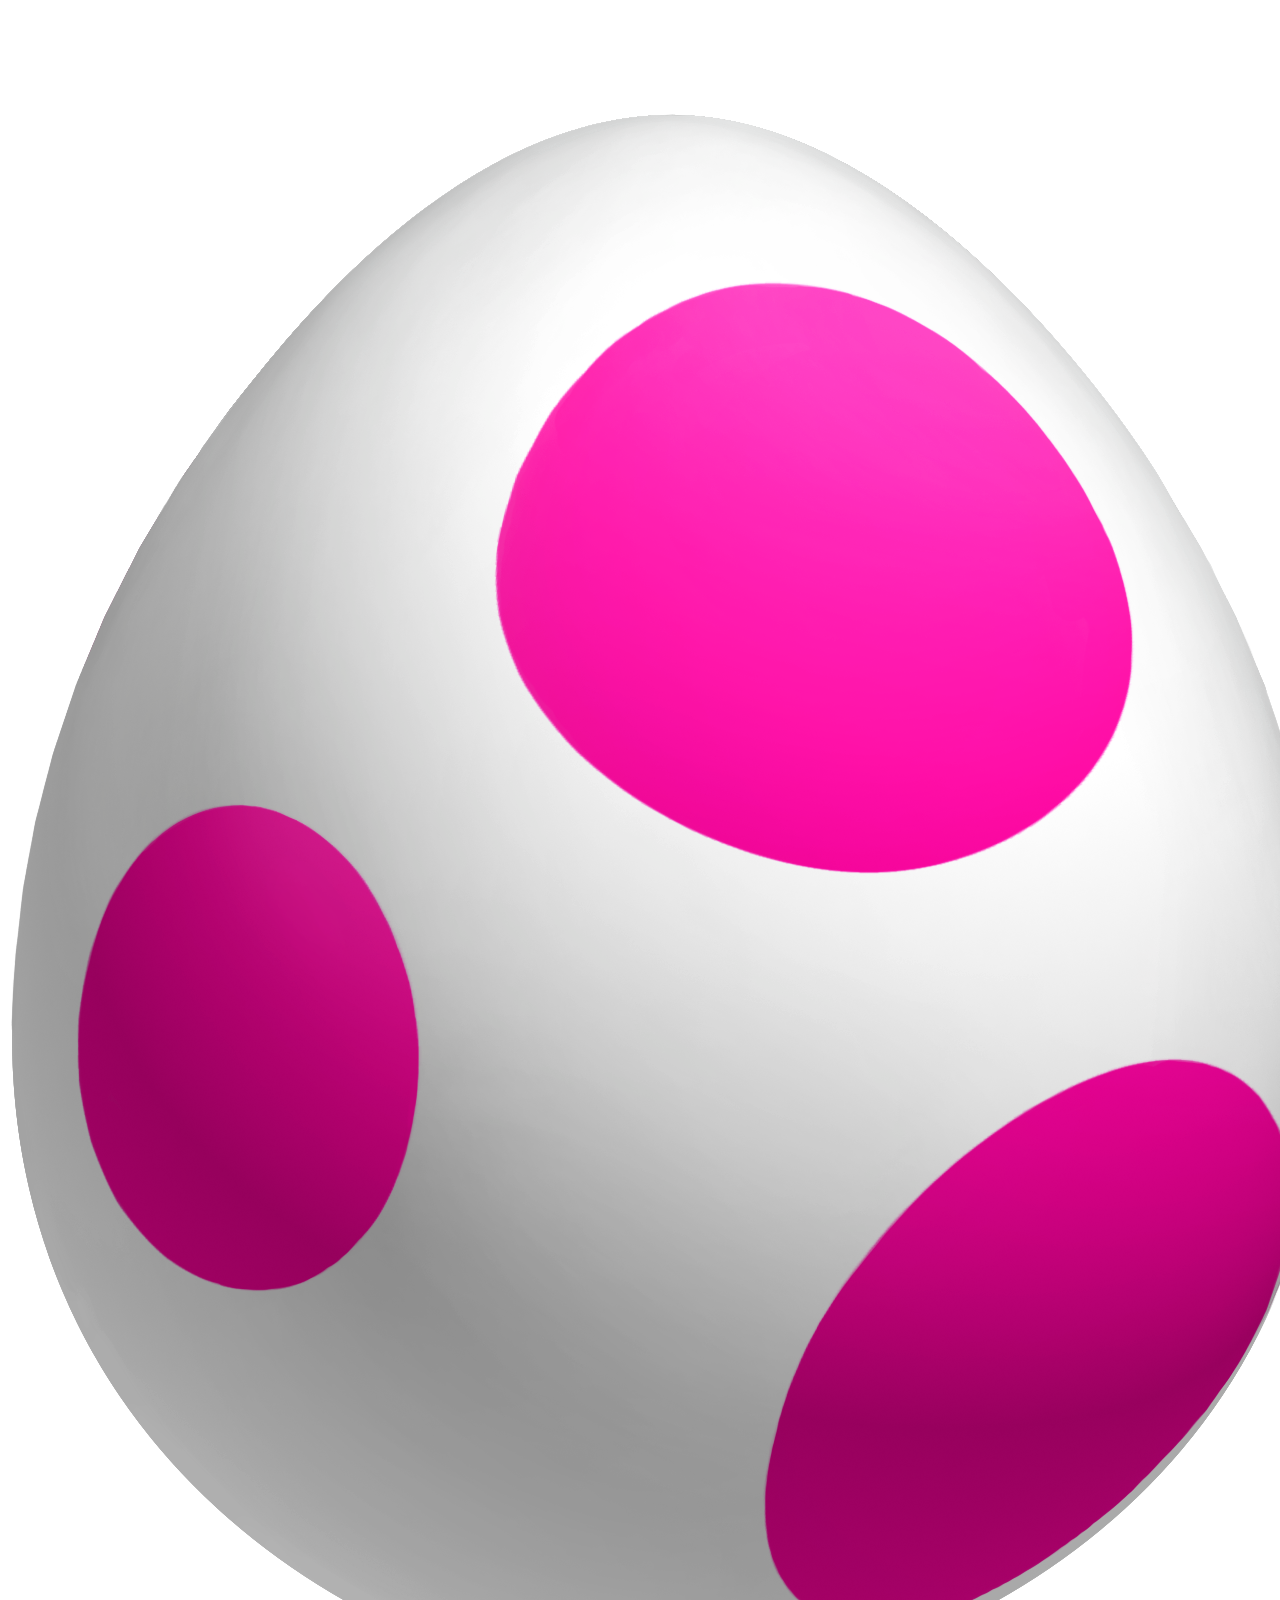
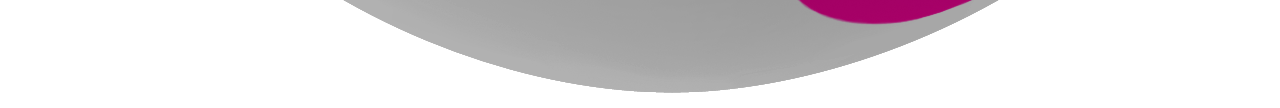
==== commit 2279f8aa: "Amélioration" ====
--- a/index.html
+++ b/index.html
@@ -16,6 +16,13 @@
 	<body>
 		<div class="master">
 			<header>
+				<nav>
+					<ul>
+						<!--<li><img id="logoYoshi" src="images/Yoshi_logo.png"></li>-->
+						<li><a id="accueil" href="accueil.html">Accueil</a></li>
+						<li><a id="jouer" href="#">Jouer</a></li>
+					</ul>
+				</nav>
 				<figure>
 					<img src="images/lakitu.png" style="width: 150%;">
 				</figure>
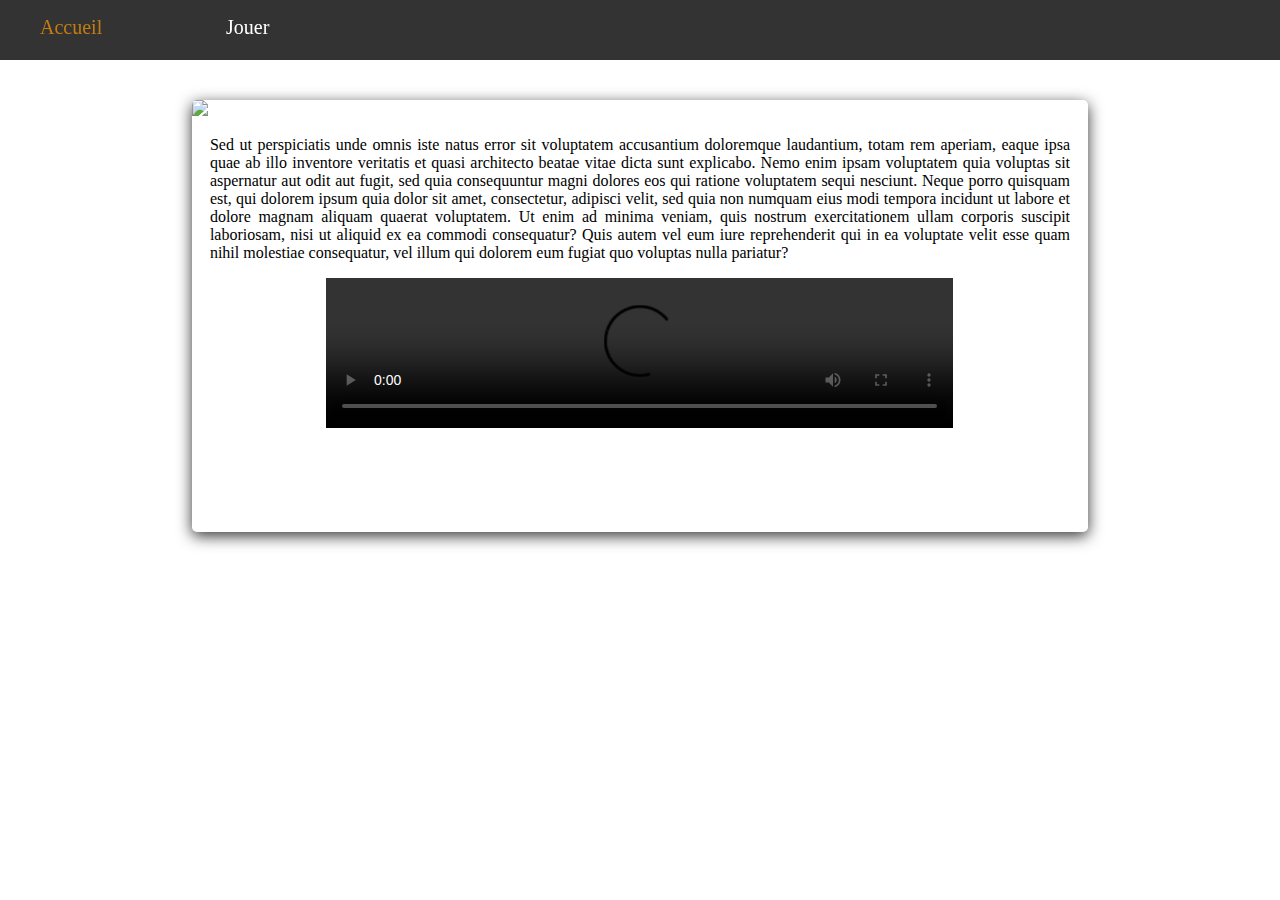
==== commit f1715061: "Merge pull request #2 from cbonnenberger/develop" ====
--- a/index.html
+++ b/index.html
@@ -1,43 +1,34 @@
-<!DOCTYPE html>
-
-<html>
-	<head>
-		<meta charset="UTF-8">
-		<title>Jeu de dame</title>
-		<link href="images/oeufBleu.png" rel="shortcut icon">
-		<script type="text/javascript" src="http://code.jquery.com/jquery-1.11.0.min.js"></script>
-		<script type="text/javascript" src="js/jquery.js"></script>
-		<link rel="stylesheet/less" type="text/css" href="css/style.less">
-	  <script src="less.min.js" type="text/javascript"></script>
-		<link rel="stylesheet" href="jquery-ui-1.12.1/jquery-ui.min.css">
-	  <script src="jquery-ui-1.12.1/jquery-ui.min.js"></script>
-	</head>
-
-	<body>
-		<div class="master">
-			<header>
-				<nav>
-					<ul>
-						<!--<li><img id="logoYoshi" src="images/Yoshi_logo.png"></li>-->
-						<li><a id="accueil" href="accueil.html">Accueil</a></li>
-						<li><a id="jouer" href="#">Jouer</a></li>
-					</ul>
-				</nav>
-				<figure>
-					<img src="images/lakitu.png" style="width: 150%;">
-				</figure>
-				<div id="tour"></div>
-				<div id="scores" style="display: flex;">
-					<div id="score-verts" style="flex: 1" >
-						<p>Pions mangés par les verts</p>
-					</div>
-					<div id="score-roses" style="flex: 1" >
-						<p>Pions mangés par les roses</p>
-					</div>
-				</div>
-			</header>
-			<div id="plateau"></div>
-			<footer></footer>
-		</div>
-	</body>
-</html>
+<!DOCTYPE html>
+
+<html>
+    <head>
+        <meta charset="UTF-8">
+        <title>Jeu de dame</title>
+        <link href="images/oeufBleu.png" rel="shortcut icon">
+        <script type="text/javascript" src="http://code.jquery.com/jquery-1.11.0.min.js"></script>
+        <script type="text/javascript" src="js/jquery.js"></script>
+        <link rel="stylesheet/less" type="text/css" href="css/accueil.less">
+        <script src="less.min.js" type="text/javascript"></script>
+        <link rel="stylesheet" href="jquery-ui-1.12.1/jquery-ui.min.css">
+        <script src="jquery-ui-1.12.1/jquery-ui.min.js"></script>
+    </head>
+
+    <body>
+
+        <nav>
+          <ul>
+            <li><a id="accueil" class="selectionnee" href="#">Accueil</a></li>
+            <li><a id="jouer" href="jeu.html">Jouer</a></li>
+          </ul>
+        </nav>
+      <div class="master">
+        <img src="http://cdn-uploads.gameblog.fr/images/blogs/header/20850.jpg">
+        <p>Sed ut perspiciatis unde omnis iste natus error sit voluptatem accusantium doloremque laudantium, totam rem aperiam, eaque ipsa quae ab illo inventore veritatis et quasi architecto beatae vitae dicta sunt explicabo. Nemo enim ipsam voluptatem quia voluptas sit aspernatur aut odit aut fugit, sed quia consequuntur magni dolores eos qui ratione voluptatem sequi nesciunt. Neque porro quisquam est, qui dolorem ipsum quia dolor sit amet, consectetur, adipisci velit, sed quia non numquam eius modi tempora incidunt ut labore et dolore magnam aliquam quaerat voluptatem. Ut enim ad minima veniam, quis nostrum exercitationem ullam corporis suscipit laboriosam, nisi ut aliquid ex ea commodi consequatur? Quis autem vel eum iure reprehenderit qui in ea voluptate velit esse quam nihil molestiae consequatur, vel illum qui dolorem eum fugiat quo voluptas nulla pariatur?</p>
+
+        <video controls>
+          <source src="medias/jeu_dames.mp4">
+        </video>
+      </div>
+
+    </body>
+</html>
